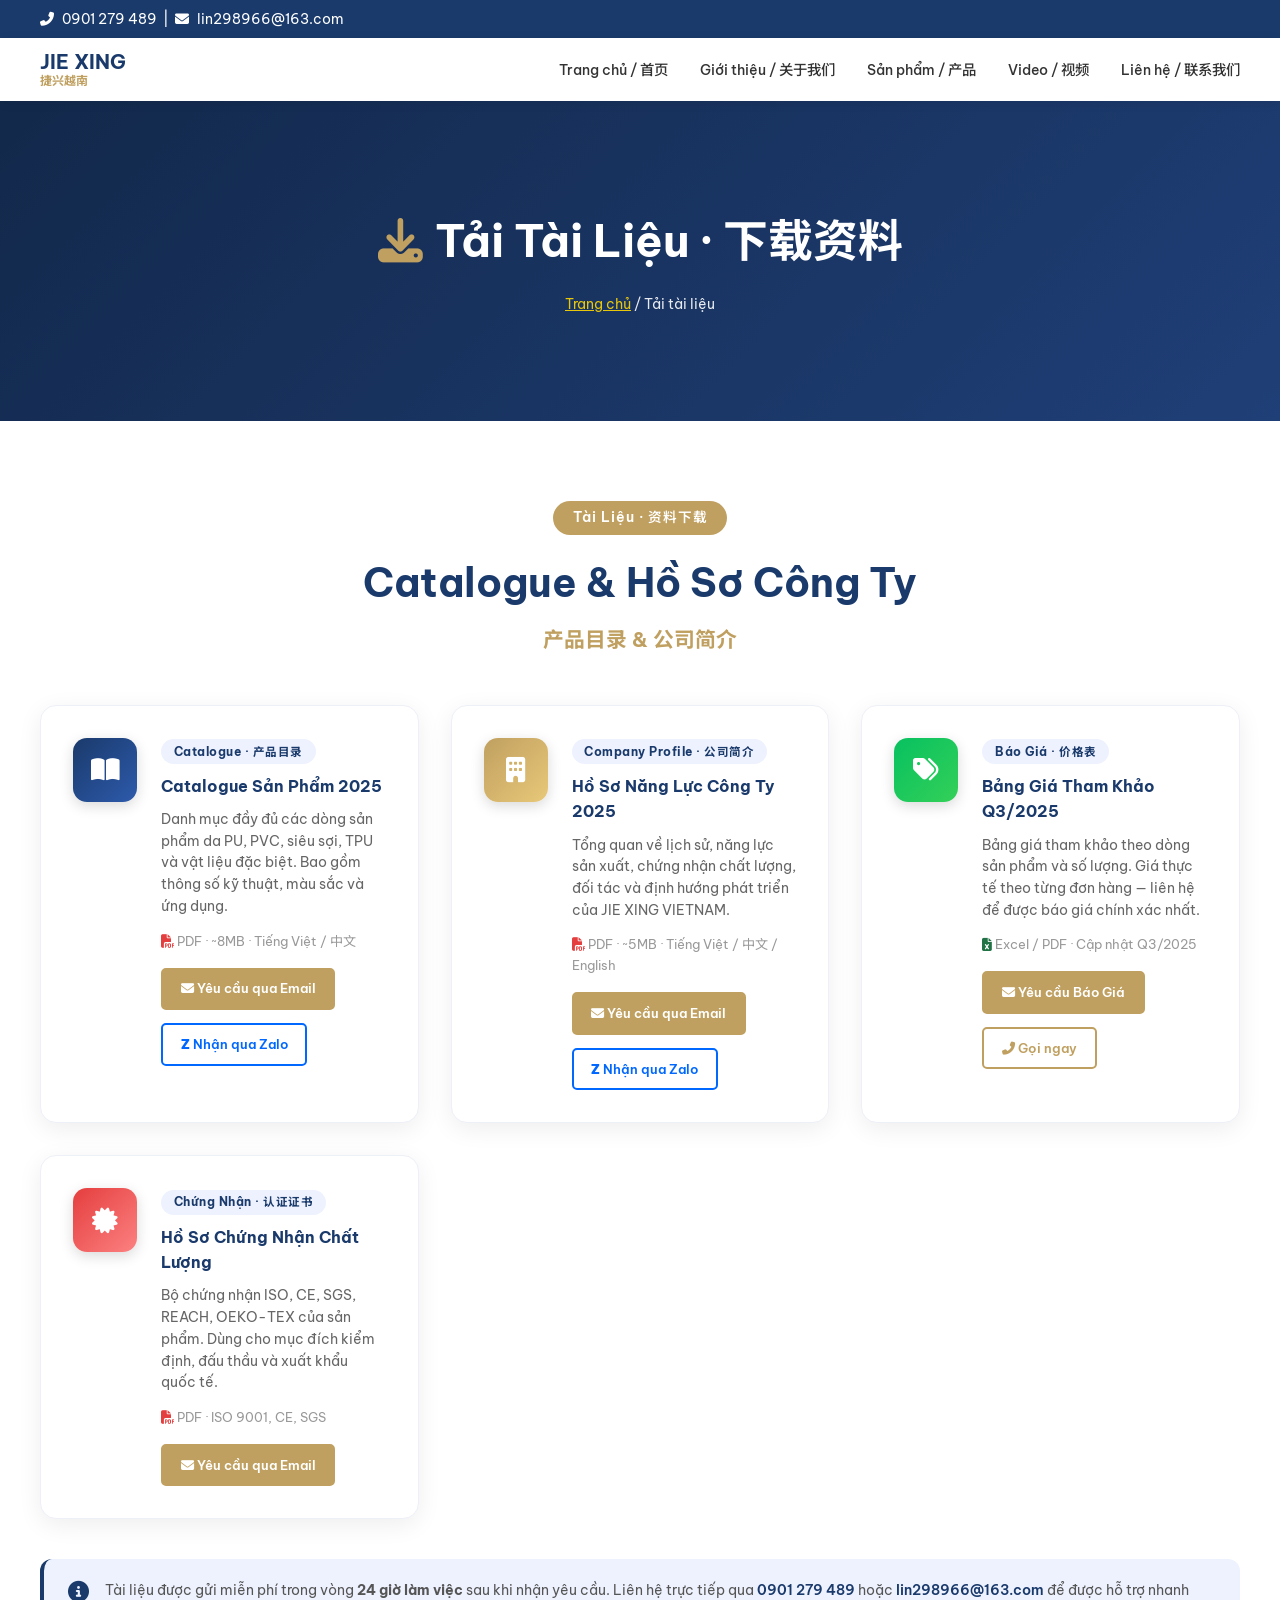
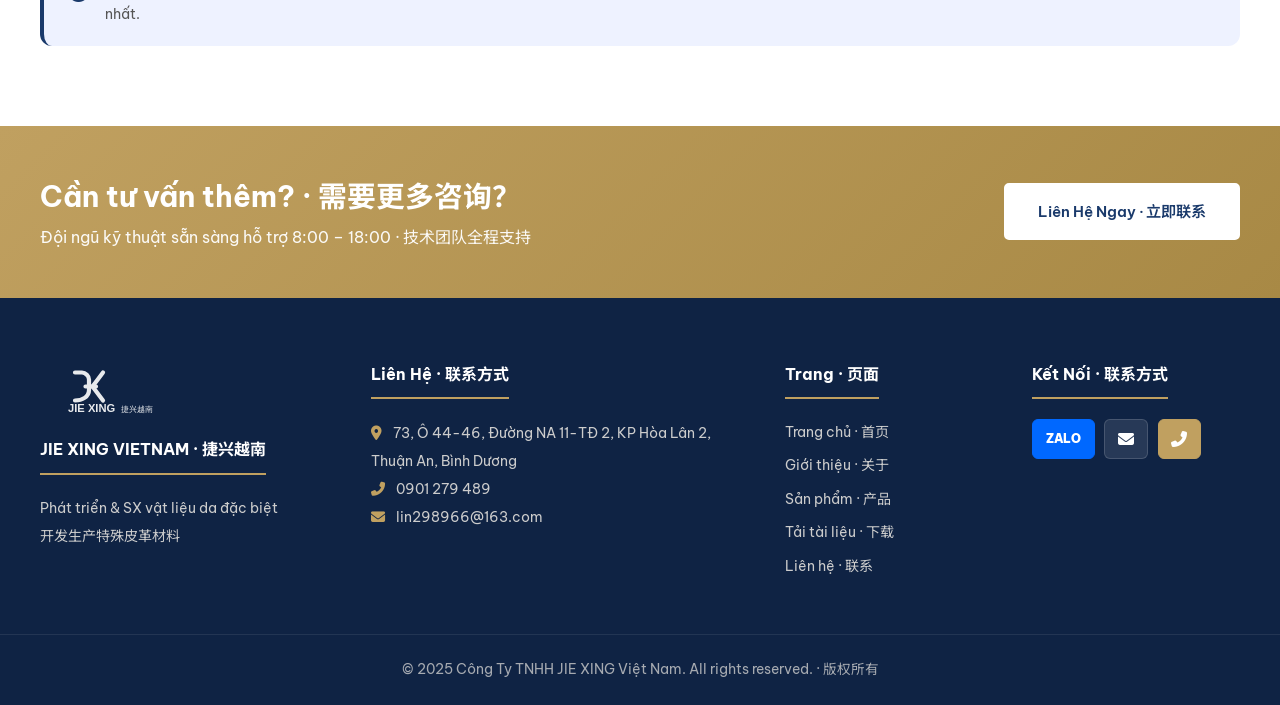
==== catalogue.html @ 0213fed1 "feat: them ISO/CE/SGS badges, partner carousel, case study, catalogue, faq, chinh-sach, dieu-khoan, " ====
<!DOCTYPE html>
<html lang="vi">
<head>
  <meta charset="UTF-8"/>
  <meta name="viewport" content="width=device-width, initial-scale=1.0"/>
  <title>Tải Catalogue & Hồ Sơ Công Ty · JIE XING VIETNAM</title>
  <meta name="description" content="Tải catalogue sản phẩm và hồ sơ năng lực công ty JIE XING VIETNAM - vật liệu da PU, PVC, siêu sợi cao cấp."/>
  <meta name="robots" content="index, follow"/>
  <link rel="canonical" href="https://jiexing-vietnam.vercel.app/catalogue.html"/>
  <link rel="icon" type="image/svg+xml" href="images/favicon.svg"/>
  <link rel="preconnect" href="https://fonts.googleapis.com"/>
  <link rel="preconnect" href="https://cdnjs.cloudflare.com"/>
  <link rel="stylesheet" href="css/style.css"/>
  <link rel="stylesheet" href="https://cdnjs.cloudflare.com/ajax/libs/font-awesome/6.5.0/css/all.min.css"/>
  <link href="https://fonts.googleapis.com/css2?family=Be+Vietnam+Pro:wght@300;400;600;700&family=Noto+Sans+SC:wght@300;400;700&display=swap" rel="stylesheet"/>
</head>
<body>

<div class="topbar">
  <div class="container topbar-inner">
    <span><i class="fas fa-phone-alt"></i> 0901 279 489 &nbsp;|&nbsp; <i class="fas fa-envelope"></i> lin298966@163.com</span>
  </div>
</div>

<nav class="navbar" id="navbar">
  <div class="container nav-inner">
    <a href="index.html" class="logo">
      <span class="logo-vn">JIE XING</span>
      <span class="logo-cn">捷兴越南</span>
    </a>
    <button class="nav-toggle" id="navToggle"><i class="fas fa-bars"></i></button>
    <ul class="nav-menu" id="navMenu">
      <li><a href="index.html">Trang chủ / 首页</a></li>
      <li><a href="gioi-thieu.html">Giới thiệu / 关于我们</a></li>
      <li><a href="san-pham.html">Sản phẩm / 产品</a></li>
      <li><a href="video.html">Video / 视频</a></li>
      <li><a href="lien-he.html">Liên hệ / 联系我们</a></li>
    </ul>
  </div>
</nav>

<div class="page-banner" style="background:linear-gradient(135deg,#1a3a6b 0%,#2d5aab 100%)">
  <div class="page-banner-overlay" style="background:rgba(0,0,0,0.3)"></div>
  <div class="page-banner-content">
    <h1><i class="fas fa-download" style="color:#c0a060;margin-right:12px"></i>Tải Tài Liệu · 下载资料</h1>
    <nav class="breadcrumb" aria-label="Breadcrumb"><a href="index.html">Trang chủ</a> / Tải tài liệu</nav>
  </div>
</div>

<section class="section">
  <div class="container">
    <div class="section-header" data-aos="fade-up">
      <div class="section-label">Tài Liệu · 资料下载</div>
      <h2>Catalogue & Hồ Sơ Công Ty<br/><small>产品目录 & 公司简介</small></h2>
    </div>

    <div class="download-grid">

      <!-- CATALOGUE SẢN PHẨM -->
      <div class="download-card" data-aos="fade-up" data-aos-delay="100">
        <div class="download-icon" style="background:linear-gradient(135deg,#1a3a6b,#2d5aab)">
          <i class="fas fa-book-open"></i>
        </div>
        <div class="download-body">
          <span class="download-tag">Catalogue · 产品目录</span>
          <h3>Catalogue Sản Phẩm 2025</h3>
          <p>Danh mục đầy đủ các dòng sản phẩm da PU, PVC, siêu sợi, TPU và vật liệu đặc biệt. Bao gồm thông số kỹ thuật, màu sắc và ứng dụng.</p>
          <p style="font-size:0.82rem;color:#999;margin-top:0.5rem"><i class="fas fa-file-pdf" style="color:#e53e3e"></i> PDF · ~8MB · Tiếng Việt / 中文</p>
          <div class="download-actions">
            <a href="mailto:lin298966@163.com?subject=Yêu cầu Catalogue 2025&body=Kính gửi JIE XING VIETNAM,%0A%0ATôi muốn nhận Catalogue sản phẩm 2025.%0A%0ATên:%0AEmail:%0ASĐT:" class="btn btn-primary">
              <i class="fas fa-envelope"></i> Yêu cầu qua Email
            </a>
            <a href="https://zalo.me/0901279489" target="_blank" class="btn btn-outline" style="color:#0068ff;border-color:#0068ff">
              <span style="font-weight:900">Z</span> Nhận qua Zalo
            </a>
          </div>
        </div>
      </div>

      <!-- COMPANY PROFILE -->
      <div class="download-card" data-aos="fade-up" data-aos-delay="200">
        <div class="download-icon" style="background:linear-gradient(135deg,#c0a060,#e8c878)">
          <i class="fas fa-building"></i>
        </div>
        <div class="download-body">
          <span class="download-tag">Company Profile · 公司简介</span>
          <h3>Hồ Sơ Năng Lực Công Ty 2025</h3>
          <p>Tổng quan về lịch sử, năng lực sản xuất, chứng nhận chất lượng, đối tác và định hướng phát triển của JIE XING VIETNAM.</p>
          <p style="font-size:0.82rem;color:#999;margin-top:0.5rem"><i class="fas fa-file-pdf" style="color:#e53e3e"></i> PDF · ~5MB · Tiếng Việt / 中文 / English</p>
          <div class="download-actions">
            <a href="mailto:lin298966@163.com?subject=Yêu cầu Company Profile 2025&body=Kính gửi JIE XING VIETNAM,%0A%0ATôi muốn nhận Hồ sơ năng lực công ty 2025.%0A%0ATên:%0AEmail:%0ASĐT:" class="btn btn-primary">
              <i class="fas fa-envelope"></i> Yêu cầu qua Email
            </a>
            <a href="https://zalo.me/0901279489" target="_blank" class="btn btn-outline" style="color:#0068ff;border-color:#0068ff">
              <span style="font-weight:900">Z</span> Nhận qua Zalo
            </a>
          </div>
        </div>
      </div>

      <!-- BẢNG GIÁ -->
      <div class="download-card" data-aos="fade-up" data-aos-delay="300">
        <div class="download-icon" style="background:linear-gradient(135deg,#07c160,#34d058)">
          <i class="fas fa-tags"></i>
        </div>
        <div class="download-body">
          <span class="download-tag">Báo Giá · 价格表</span>
          <h3>Bảng Giá Tham Khảo Q3/2025</h3>
          <p>Bảng giá tham khảo theo dòng sản phẩm và số lượng. Giá thực tế theo từng đơn hàng — liên hệ để được báo giá chính xác nhất.</p>
          <p style="font-size:0.82rem;color:#999;margin-top:0.5rem"><i class="fas fa-file-excel" style="color:#217346"></i> Excel / PDF · Cập nhật Q3/2025</p>
          <div class="download-actions">
            <a href="mailto:lin298966@163.com?subject=Yêu cầu Bảng Giá Q3/2025&body=Kính gửi JIE XING VIETNAM,%0A%0ATôi muốn nhận bảng giá sản phẩm.%0A%0ASản phẩm quan tâm:%0ASố lượng dự kiến:%0ATên:%0ASĐT:" class="btn btn-primary">
              <i class="fas fa-envelope"></i> Yêu cầu Báo Giá
            </a>
            <a href="tel:0901279489" class="btn btn-outline" style="color:#c0a060;border-color:#c0a060">
              <i class="fas fa-phone-alt"></i> Gọi ngay
            </a>
          </div>
        </div>
      </div>

      <!-- CHỨNG NHẬN -->
      <div class="download-card" data-aos="fade-up" data-aos-delay="400">
        <div class="download-icon" style="background:linear-gradient(135deg,#e53e3e,#fc8181)">
          <i class="fas fa-certificate"></i>
        </div>
        <div class="download-body">
          <span class="download-tag">Chứng Nhận · 认证证书</span>
          <h3>Hồ Sơ Chứng Nhận Chất Lượng</h3>
          <p>Bộ chứng nhận ISO, CE, SGS, REACH, OEKO-TEX của sản phẩm. Dùng cho mục đích kiểm định, đấu thầu và xuất khẩu quốc tế.</p>
          <p style="font-size:0.82rem;color:#999;margin-top:0.5rem"><i class="fas fa-file-pdf" style="color:#e53e3e"></i> PDF · ISO 9001, CE, SGS</p>
          <div class="download-actions">
            <a href="mailto:lin298966@163.com?subject=Yêu cầu Hồ Sơ Chứng Nhận&body=Kính gửi JIE XING VIETNAM,%0A%0ATôi muốn nhận hồ sơ chứng nhận chất lượng.%0A%0AChứng nhận cần:%0ATên:%0ASĐT:" class="btn btn-primary">
              <i class="fas fa-envelope"></i> Yêu cầu qua Email
            </a>
          </div>
        </div>
      </div>

    </div>

    <!-- NOTE -->
    <div class="download-note" data-aos="fade-up">
      <i class="fas fa-info-circle"></i>
      <p>Tài liệu được gửi miễn phí trong vòng <strong>24 giờ làm việc</strong> sau khi nhận yêu cầu. Liên hệ trực tiếp qua <a href="tel:0901279489">0901 279 489</a> hoặc <a href="mailto:lin298966@163.com">lin298966@163.com</a> để được hỗ trợ nhanh nhất.</p>
    </div>
  </div>
</section>

<section class="contact-strip">
  <div class="container contact-strip-inner">
    <div>
      <h3>Cần tư vấn thêm? · 需要更多咨询？</h3>
      <p>Đội ngũ kỹ thuật sẵn sàng hỗ trợ 8:00 – 18:00 · 技术团队全程支持</p>
    </div>
    <a href="lien-he.html" class="btn btn-white">Liên Hệ Ngay · 立即联系</a>
  </div>
</section>

<footer class="footer">
  <div class="container footer-grid">
    <div class="footer-col">
      <a href="index.html" class="footer-logo"><img src="images/logo.svg" alt="JIE XING"/></a>
      <h4>JIE XING VIETNAM · 捷兴越南</h4>
      <p>Phát triển & SX vật liệu da đặc biệt<br/>开发生产特殊皮革材料</p>
    </div>
    <div class="footer-col">
      <h4>Liên Hệ · 联系方式</h4>
      <p><i class="fas fa-map-marker-alt"></i> 73, Ô 44-46, Đường NA 11-TĐ 2, KP Hòa Lân 2, Thuận An, Bình Dương</p>
      <p><i class="fas fa-phone-alt"></i> 0901 279 489</p>
      <p><i class="fas fa-envelope"></i> lin298966@163.com</p>
    </div>
    <div class="footer-col">
      <h4>Trang · 页面</h4>
      <ul>
        <li><a href="index.html">Trang chủ · 首页</a></li>
        <li><a href="gioi-thieu.html">Giới thiệu · 关于</a></li>
        <li><a href="san-pham.html">Sản phẩm · 产品</a></li>
        <li><a href="catalogue.html">Tải tài liệu · 下载</a></li>
        <li><a href="lien-he.html">Liên hệ · 联系</a></li>
      </ul>
    </div>
    <div class="footer-col">
      <h4>Kết Nối · 联系方式</h4>
      <div class="social-links">
        <a href="https://zalo.me/0901279489" title="Zalo" target="_blank" style="background:#0068ff;border-color:#0068ff"><span style="font-size:0.75rem;font-weight:900">ZALO</span></a>
        <a href="mailto:lin298966@163.com" title="Email"><i class="fas fa-envelope"></i></a>
        <a href="tel:0901279489" title="Điện thoại" style="background:#c0a060;border-color:#c0a060"><i class="fas fa-phone-alt"></i></a>
      </div>
    </div>
  </div>
  <div class="footer-bottom">
    <p>© 2025 Công Ty TNHH JIE XING Việt Nam. All rights reserved. · 版权所有</p>
  </div>
</footer>

<a href="#" class="back-to-top" id="backTop"><i class="fas fa-arrow-up"></i></a>
<script src="js/main.js"></script>
<script src="js/advanced.js"></script>
</body>
</html>
---- css/style.css ----
/* ==============================================
   RESET & TYPOGRAPHY
   ============================================== */
* { margin:0; padding:0; box-sizing:border-box; }
html { scroll-behavior:smooth; }
body {
  font-family:'Be Vietnam Pro','Noto Sans SC',Arial,sans-serif;
  font-size:16px;
  line-height:1.6;
  color:#333;
  background:#fff;
  overflow-x:hidden;
  -webkit-font-smoothing:antialiased;
  -moz-osx-font-smoothing:grayscale;
}
img { max-width:100%; display:block; height:auto; }
a { text-decoration:none; color:inherit; transition:all 0.3s ease; }
ul { list-style:none; }
button { border:none; cursor:pointer; font-family:inherit; }

/* ==============================================
   CONTAINER
   ============================================== */
.container {
  max-width:1240px;
  margin:0 auto;
  padding:0 20px;
}

/* ==============================================
   TOP BAR
   ============================================== */
.topbar {
  background:#1a3a6b;
  color:#fff;
  font-size:0.875rem;
  padding:0.5rem 0;
}
.topbar-inner {
  display:flex;
  justify-content:space-between;
  align-items:center;
  flex-wrap:wrap;
}
.topbar i { margin-right:5px; }
.lang-switch a {
  color:#fff;
  margin:0 5px;
  opacity:0.8;
  transition:opacity 0.3s;
}
.lang-switch a.active, .lang-switch a:hover { opacity:1; font-weight:600; }

/* ==============================================
   NAVBAR
   ============================================== */
.navbar {
  background:#fff;
  box-shadow:0 2px 10px rgba(0,0,0,0.08);
  position:sticky;
  top:0;
  z-index:10000;
  transition:all 0.3s;
  overflow:visible;
}
.navbar.scrolled { box-shadow:0 4px 20px rgba(0,0,0,0.15); }
.nav-inner {
  display:flex;
  justify-content:space-between;
  align-items:center;
  padding:0.75rem 20px;
}
.logo {
  font-size:1.25rem;
  font-weight:700;
  color:#1a3a6b;
  display:flex;
  flex-direction:column;
  line-height:1.2;
}
.logo-vn { font-size:1.25rem; }
.logo-cn { font-size:0.75rem; color:#c0a060; }
.nav-toggle {
  background:transparent;
  font-size:1.5rem;
  color:#1a3a6b;
  display:none;
}
.nav-menu {
  display:flex;
  gap:2rem;
}
.nav-menu a {
  color:#333;
  font-weight:500;
  font-size:0.9rem;
  padding:0.5rem 0;
  border-bottom:2px solid transparent;
  transition:all 0.3s;
}
.nav-menu a.active,
.nav-menu a:hover {
  color:#c0a060;
  border-bottom-color:#c0a060;
}

/* ==============================================
   HERO SECTION
   ============================================== */
.hero {
  position:relative;
  height:85vh;
  min-height:550px;
  overflow:hidden;
}
.hero-slider {
  position:absolute;
  inset:0;
  width:100%;
  height:100%;
}
.hero-slide {
  position:absolute;
  inset:0;
  background-size:cover;
  background-position:center;
  opacity:0;
  transition:opacity 1.5s ease-in-out;
}
.hero-slide.active { opacity:1; }
.hero-overlay {
  position:absolute;
  inset:0;
  background:linear-gradient(135deg,rgba(26,58,107,0.85) 0%,rgba(192,160,96,0.6) 100%);
  z-index:1;
}
.hero-content {
  position:relative;
  z-index:2;
  height:100%;
  display:flex;
  flex-direction:column;
  justify-content:center;
  align-items:center;
  text-align:center;
  color:#fff;
  max-width:900px;
  margin:0 auto;
  padding:2rem;
}
.hero-badge {
  display:inline-block;
  background:rgba(255,255,255,0.2);
  backdrop-filter:blur(10px);
  padding:0.5rem 1.5rem;
  border-radius:50px;
  font-size:0.85rem;
  letter-spacing:2px;
  margin-bottom:1.5rem;
  animation:fadeInDown 1s ease;
}
.hero-title {
  font-size:3.5rem;
  font-weight:700;
  line-height:1.2;
  margin-bottom:1rem;
  animation:fadeInUp 1s ease 0.2s both;
}
.hero-title .vn { display:block; }
.hero-title .cn { display:block; font-size:1.8rem; color:#ffd700; margin-top:0.5rem; }
.hero-sub {
  font-size:1.2rem;
  margin-bottom:2rem;
  opacity:0.95;
  animation:fadeInUp 1s ease 0.4s both;
}
.hero-btns {
  display:flex;
  gap:1rem;
  flex-wrap:wrap;
  justify-content:center;
  animation:fadeInUp 1s ease 0.6s both;
}
.hero-dots {
  position:absolute;
  bottom:2rem;
  left:50%;
  transform:translateX(-50%);
  z-index:2;
  display:flex;
  gap:0.7rem;
}
.dot {
  width:12px;
  height:12px;
  border-radius:50%;
  background:rgba(255,255,255,0.5);
  cursor:pointer;
  transition:all 0.3s;
}
.dot.active, .dot:hover {
  background:#fff;
  transform:scale(1.2);
}

/* ==============================================
   BUTTONS
   ============================================== */
.btn {
  display:inline-block;
  padding:0.9rem 2rem;
  border-radius:5px;
  font-weight:600;
  font-size:0.95rem;
  transition:all 0.3s;
  cursor:pointer;
}
.btn-primary {
  background:#c0a060;
  color:#fff;
  border:2px solid #c0a060;
}
.btn-primary:hover {
  background:#a88945;
  border-color:#a88945;
  transform:translateY(-2px);
  box-shadow:0 6px 20px rgba(192,160,96,0.4);
}
.btn-outline {
  background:transparent;
  color:#fff;
  border:2px solid #fff;
}
.btn-outline:hover {
  background:#fff;
  color:#1a3a6b;
  transform:translateY(-2px);
}
.btn-white {
  background:#fff;
  color:#1a3a6b;
  border:2px solid #fff;
}
.btn-white:hover {
  background:transparent;
  color:#fff;
  border-color:#fff;
}
.btn-sm {
  padding:0.6rem 1.2rem;
  font-size:0.85rem;
}
.full-width { width:100%; }

/* ==============================================
   STATS BAR
   ============================================== */
.stats-bar {
  background:#1a3a6b;
  color:#fff;
  padding:2.5rem 0;
}
.stats-grid {
  display:grid;
  grid-template-columns:repeat(auto-fit,minmax(200px,1fr));
  gap:2rem;
}
.stat-item {
  display:flex;
  align-items:center;
  gap:1rem;
  justify-content:center;
}
.stat-item i {
  font-size:2.5rem;
  color:#c0a060;
}
.stat-item strong {
  display:block;
  font-size:2rem;
  font-weight:700;
  color:#ffd700;
}
.stat-item span {
  display:block;
  font-size:0.85rem;
  opacity:0.9;
  margin-top:0.2rem;
}

/* ==============================================
   SECTION
   ============================================== */
.section {
  padding:5rem 0;
}
.section.bg-light {
  background:#f9f9f9;
}
.section.bg-dark-blue {
  background:#1a3a6b;
  color:#fff;
}
.section-header {
  text-align:center;
  margin-bottom:3rem;
}
.section-label {
  display:inline-block;
  background:#c0a060;
  color:#fff;
  padding:0.4rem 1.2rem;
  border-radius:30px;
  font-size:0.85rem;
  font-weight:600;
  letter-spacing:1px;
  margin-bottom:1rem;
}
.section-header h2 {
  font-size:2.5rem;
  font-weight:700;
  color:#1a3a6b;
  margin-bottom:0.5rem;
}
.section-header.light h2 { color:#fff; }
.section-header h2 small {
  display:block;
  font-size:1.3rem;
  color:#c0a060;
  margin-top:0.5rem;
}
.center-btn {
  text-align:center;
  margin-top:2.5rem;
}

/* ==============================================
   ABOUT PREVIEW/GRID
   ============================================== */
.about-grid {
  display:grid;
  grid-template-columns:1fr 1fr;
  gap:4rem;
  align-items:center;
}
.about-images {
  position:relative;
}
.about-img-main {
  width:100%;
  border-radius:10px;
  box-shadow:0 8px 25px rgba(0,0,0,0.15);
}
.about-img-sub {
  position:absolute;
  bottom:-2rem;
  right:-2rem;
  width:45%;
  border-radius:10px;
  border:5px solid #fff;
  box-shadow:0 8px 25px rgba(0,0,0,0.2);
}
.about-text h2 {
  font-size:2.3rem;
  color:#1a3a6b;
  margin-bottom:1.5rem;
  line-height:1.3;
}
.about-text p {
  margin-bottom:1rem;
  line-height:1.8;
  color:#555;
}
.about-features {
  list-style:none;
  margin:1.5rem 0 2rem;
}
.about-features li {
  margin-bottom:0.7rem;
  display:flex;
  align-items:center;
  gap:0.7rem;
}
.about-features i {
  color:#c0a060;
  font-size:1.1rem;
}

/* ==============================================
   PRODUCTS GRID
   ============================================== */
.products-grid {
  display:grid;
  grid-template-columns:repeat(auto-fill,minmax(280px,1fr));
  gap:2rem;
}
.products-grid.large {
  grid-template-columns:repeat(auto-fill,minmax(250px,1fr));
  gap:1.5rem;
}
.product-card {
  background:#fff;
  border-radius:10px;
  overflow:hidden;
  box-shadow:0 4px 15px rgba(0,0,0,0.08);
  transition:transform 0.3s,box-shadow 0.3s;
}
.product-card:hover {
  transform:translateY(-8px);
  box-shadow:0 8px 30px rgba(0,0,0,0.15);
}
.product-img-wrap {
  position:relative;
  overflow:hidden;
  height:250px;
  cursor:pointer;
}
.product-img-wrap img {
  width:100%;
  height:100%;
  object-fit:cover;
  transition:transform 0.4s;
}
.product-card:hover .product-img-wrap img {
  transform:scale(1.1);
}
.product-overlay {
  position:absolute;
  inset:0;
  background:rgba(26,58,107,0.85);
  display:flex;
  align-items:center;
  justify-content:center;
  opacity:0;
  transition:opacity 0.3s;
}
.product-card:hover .product-overlay {
  opacity:1;
}
.product-info {
  padding:1rem;
  display:flex;
  justify-content:space-between;
  align-items:center;
}
.product-contact {
  color:#c0a060;
  font-size:0.85rem;
  font-weight:600;
}

/* ==============================================
   VIDEO
   ============================================== */
.video-grid {
  display:grid;
  grid-template-columns:repeat(auto-fit,minmax(350px,1fr));
  gap:2rem;
}
.video-card {
  background:#fff;
  border-radius:10px;
  overflow:hidden;
  box-shadow:0 4px 15px rgba(0,0,0,0.08);
}
.video-card video {
  width:100%;
  display:block;
}
.video-card p {
  padding:1rem;
  text-align:center;
  font-weight:600;
  color:#1a3a6b;
}
.video-featured {
  display:grid;
  grid-template-columns:2fr 1fr;
  gap:2rem;
  align-items:start;
}
.video-featured-player video {
  width:100%;
  border-radius:10px;
  box-shadow:0 8px 25px rgba(0,0,0,0.15);
}
.video-featured-info h3 {
  font-size:1.8rem;
  color:#1a3a6b;
  margin-bottom:1rem;
}
.video-meta {
  display:flex;
  gap:1.5rem;
  margin:1rem 0 1.5rem;
  font-size:0.9rem;
  color:#666;
}
.video-playlist {
  display:flex;
  flex-direction:column;
  gap:1rem;
  margin-top:1rem;
}
.video-thumb {
  display:flex;
  gap:1rem;
  align-items:center;
  padding:1rem;
  border-radius:10px;
  cursor:pointer;
  border:2px solid transparent;
  background:#f9f9f9;
  transition:all 0.3s;
}
.video-thumb.active, .video-thumb:hover {
  border-color:#c0a060;
  background:#fff;
  box-shadow:0 4px 12px rgba(192,160,96,0.2);
}
.video-thumb-wrap {
  position:relative;
  width:100px;
  min-width:100px;
  height:65px;
  border-radius:6px;
  overflow:hidden;
}
.video-thumb-wrap img {
  width:100%;
  height:100%;
  object-fit:cover;
}
.play-icon {
  position:absolute;
  inset:0;
  background:rgba(0,0,0,0.5);
  display:flex;
  align-items:center;
  justify-content:center;
  color:#fff;
}
.video-thumb-info h4 { font-size:0.95rem; color:#1a3a6b; }
.video-thumb-info p { font-size:0.8rem; color:#888; }
.snap-grid {
  display:grid;
  grid-template-columns:repeat(auto-fill,minmax(200px,1fr));
  gap:1rem;
}
.snap-grid img {
  border-radius:8px;
  height:180px;
  object-fit:cover;
  width:100%;
  transition:transform 0.3s;
}
.snap-grid img:hover { transform:scale(1.05); }

/* ==============================================
   PAGE BANNER
   ============================================== */
.page-banner {
  position:relative;
  height:320px;
  background-size:cover;
  background-position:center;
}
.page-banner-overlay {
  position:absolute;
  inset:0;
  background:rgba(26,58,107,0.78);
}
.page-banner-content {
  position:relative;
  z-index:2;
  height:100%;
  display:flex;
  flex-direction:column;
  justify-content:center;
  align-items:center;
  text-align:center;
  color:#fff;
}
.page-banner-content h1 {
  font-size:2.8rem;
  font-weight:700;
  margin-bottom:1rem;
}
.breadcrumb {
  font-size:0.9rem;
  opacity:0.9;
}
.breadcrumb a {
  color:#ffd700;
  text-decoration:underline;
}

/* ==============================================
   COMPANY GALLERY
   ============================================== */
.company-gallery {
  display:grid;
  grid-template-columns:2fr 1fr;
  grid-template-rows:auto auto;
  gap:1.5rem;
}
.gallery-item {
  position:relative;
  overflow:hidden;
  border-radius:10px;
}
.gallery-item.large { grid-row:1/3; }
.gallery-item img {
  width:100%;
  height:100%;
  object-fit:cover;
  transition:transform 0.4s;
}
.gallery-item:hover img { transform:scale(1.06); }
.gallery-overlay {
  position:absolute;
  bottom:0;
  left:0;
  right:0;
  background:linear-gradient(transparent,rgba(26,58,107,0.8));
  padding:2rem 1.5rem 1rem;
  color:#fff;
  font-weight:600;
  opacity:0;
  transition:opacity 0.3s;
}
.gallery-item:hover .gallery-overlay { opacity:1; }

/* ==============================================
   VALUES GRID
   ============================================== */
.values-grid {
  display:grid;
  grid-template-columns:repeat(auto-fit,minmax(250px,1fr));
  gap:2rem;
}
.value-card {
  background:#fff;
  border-radius:10px;
  padding:2rem;
  text-align:center;
  box-shadow:0 4px 15px rgba(0,0,0,0.07);
  transition:transform 0.3s,box-shadow 0.3s;
  border-top:4px solid #c0a060;
}
.value-card:hover {
  transform:translateY(-6px);
  box-shadow:0 10px 30px rgba(0,0,0,0.12);
}
.value-icon {
  width:70px;
  height:70px;
  background:linear-gradient(135deg,#1a3a6b,#2d5aab);
  border-radius:50%;
  display:flex;
  align-items:center;
  justify-content:center;
  margin:0 auto 1.5rem;
}
.value-icon i { font-size:1.8rem; color:#c0a060; }
.value-card h3 { font-size:1.2rem; color:#1a3a6b; margin-bottom:0.8rem; }
.value-card p { font-size:0.9rem; color:#666; line-height:1.7; }

/* ==============================================
   INFO CARDS (dark bg)
   ============================================== */
.info-cards {
  display:grid;
  grid-template-columns:repeat(auto-fit,minmax(220px,1fr));
  gap:2rem;
}
.info-card {
  text-align:center;
  padding:2rem;
  background:rgba(255,255,255,0.1);
  border-radius:10px;
  backdrop-filter:blur(5px);
  border:1px solid rgba(255,255,255,0.2);
}
.info-card i { font-size:2.5rem; color:#c0a060; margin-bottom:1rem; }
.info-card h4 { font-size:1.1rem; margin-bottom:0.8rem; color:#ffd700; }
.info-card p { font-size:0.9rem; line-height:1.7; opacity:0.9; }

/* ==============================================
   CONTACT STRIP
   ============================================== */
.contact-strip {
  background:linear-gradient(135deg,#c0a060 0%,#a88945 100%);
  color:#fff;
  padding:3rem 0;
}
.contact-strip-inner {
  display:flex;
  justify-content:space-between;
  align-items:center;
  flex-wrap:wrap;
  gap:1.5rem;
}
.contact-strip h3 { font-size:1.8rem; margin-bottom:0.3rem; }
.contact-strip p { opacity:0.95; font-size:1rem; }

/* ==============================================
   FILTER BAR
   ============================================== */
.filter-bar {
  background:#f9f9f9;
  padding:1.5rem 0;
  border-bottom:1px solid #eee;
}
.filter-bar .container {
  display:flex;
  gap:1rem;
  flex-wrap:wrap;
}
.filter-btn {
  padding:0.7rem 1.5rem;
  border-radius:30px;
  background:#fff;
  color:#555;
  font-size:0.9rem;
  font-weight:500;
  border:2px solid #ddd;
  transition:all 0.3s;
}
.filter-btn.active, .filter-btn:hover {
  background:#1a3a6b;
  color:#fff;
  border-color:#1a3a6b;
}

/* ==============================================
   LIGHTBOX
   ============================================== */
.lightbox {
  position:fixed;
  inset:0;
  background:rgba(0,0,0,0.93);
  z-index:9999;
  display:none;
  align-items:center;
  justify-content:center;
}
.lightbox.active { display:flex; }
.lightbox img {
  max-width:90vw;
  max-height:85vh;
  object-fit:contain;
  border-radius:4px;
}
.lightbox-close {
  position:absolute;
  top:1.5rem; right:1.5rem;
  background:rgba(255,255,255,0.2);
  color:#fff;
  width:45px; height:45px;
  border-radius:50%;
  font-size:1.2rem;
  cursor:pointer;
}
.lightbox-prev, .lightbox-next {
  position:absolute;
  background:rgba(255,255,255,0.15);
  color:#fff;
  width:50px; height:50px;
  border-radius:50%;
  font-size:1.2rem;
  cursor:pointer;
  transition:background 0.3s;
}
.lightbox-prev:hover, .lightbox-next:hover { background:rgba(255,255,255,0.3); }
.lightbox-prev { left:1.5rem; }
.lightbox-next { right:1.5rem; }
.lightbox-caption {
  position:absolute;
  bottom:1.5rem;
  color:#fff;
  font-size:1rem;
}

/* ==============================================
   CONTACT PAGE
   ============================================== */
.contact-cards-row {
  display:grid;
  grid-template-columns:repeat(auto-fit,minmax(220px,1fr));
  gap:1.5rem;
  margin-bottom:1rem;
}
.contact-info-card {
  text-align:center;
  padding:2rem;
  background:#fff;
  border-radius:12px;
  box-shadow:0 4px 20px rgba(0,0,0,0.08);
  transition:transform 0.3s,box-shadow 0.3s;
}
.contact-info-card:hover {
  transform:translateY(-5px);
  box-shadow:0 8px 30px rgba(0,0,0,0.15);
}
.contact-icon-wrap {
  width:65px;
  height:65px;
  background:#1a3a6b;
  border-radius:50%;
  display:flex;
  align-items:center;
  justify-content:center;
  margin:0 auto 1rem;
}
.contact-icon-wrap i { font-size:1.5rem; color:#c0a060; }
.contact-info-card h3 { color:#1a3a6b; margin-bottom:0.8rem; }
.contact-info-card p { font-size:0.9rem; line-height:1.8; color:#555; }
.contact-info-card a { color:#1a3a6b; }
.contact-info-card a:hover { color:#c0a060; }
.contact-main-grid {
  display:grid;
  grid-template-columns:1fr 1.2fr;
  gap:3rem;
  align-items:start;
}
.contact-img-gallery { margin:1.5rem 0; }
.contact-img-large {
  width:100%;
  border-radius:10px;
  margin-bottom:1rem;
  box-shadow:0 6px 20px rgba(0,0,0,0.12);
}
.contact-img-small {
  width:55%;
  border-radius:10px;
  box-shadow:0 6px 20px rgba(0,0,0,0.12);
}
.contact-img-side h2 {
  font-size:2rem;
  color:#1a3a6b;
}
.contact-img-side h2 small {
  display:block;
  font-size:1rem;
  color:#c0a060;
}
.contact-form-box {
  background:#fff;
  padding:2.5rem;
  border-radius:12px;
  box-shadow:0 6px 25px rgba(0,0,0,0.1);
}
.contact-form-box h3 { font-size:1.8rem; color:#1a3a6b; margin-bottom:0.5rem; }
.contact-form-box > p { color:#666; font-size:0.9rem; margin-bottom:2rem; }
.form-row {
  display:grid;
  grid-template-columns:1fr 1fr;
  gap:1rem;
}
.form-group {
  margin-bottom:1.2rem;
}
.form-group label {
  display:block;
  font-weight:600;
  font-size:0.9rem;
  margin-bottom:0.4rem;
  color:#333;
}
.req { color:#e53e3e; }
.form-group input,
.form-group select,
.form-group textarea {
  width:100%;
  padding:0.85rem 1rem;
  border:1.5px solid #e0e0e0;
  border-radius:6px;
  font-size:0.95rem;
  font-family:inherit;
  transition:border 0.3s,box-shadow 0.3s;
}
.form-group input:focus,
.form-group select:focus,
.form-group textarea:focus {
  border-color:#1a3a6b;
  outline:none;
  box-shadow:0 0 0 3px rgba(26,58,107,0.1);
}
.form-success {
  flex-direction:column;
  align-items:center;
  text-align:center;
  padding:3rem;
  gap:1rem;
  background:#f0fff4;
  border-radius:10px;
  border:2px solid #38a169;
}
.form-success i { font-size:3rem; color:#38a169; }
.form-success p { font-size:1rem; color:#2d6a4f; font-weight:500; }
.social-contact { margin-top:2rem; }
.social-contact h4 { margin-bottom:1rem; color:#1a3a6b; }

/* ==============================================
   FOOTER SOCIAL LINKS - REDESIGNED
   ============================================== */
.social-links {
  display:flex;
  gap:0.6rem;
  flex-wrap:wrap;
}
.social-links a {
  height:40px;
  min-width:40px;
  background:rgba(255,255,255,0.1);
  color:#fff;
  border-radius:6px;
  display:flex;
  align-items:center;
  justify-content:center;
  padding:0 0.8rem;
  gap:0.4rem;
  font-size:0.82rem;
  font-weight:600;
  transition:all 0.3s;
  border:1px solid rgba(255,255,255,0.15);
  white-space:nowrap;
}
.social-links a:hover {
  background:#c0a060;
  border-color:#c0a060;
  transform:translateY(-2px);
}
.social-links a i { font-size:1rem; }
.social-links.large a { width:52px; height:52px; font-size:1.2rem; border-radius:50%; padding:0; }
.social-links.large a:hover { background:#c0a060; border-color:#c0a060; }

/* ==============================================
   MAP
   ============================================== */
.map-section { padding:0 0 5rem; }
.map-wrap { margin-top:2rem; }

/* ==============================================
   SUB-PAGES
   ============================================== */
.subpage-cards {
  display:grid;
  grid-template-columns:repeat(auto-fit,minmax(220px,1fr));
  gap:1.5rem;
}
.subpage-card {
  background:#fff;
  border-radius:12px;
  padding:2rem 1.5rem;
  box-shadow:0 4px 20px rgba(0,0,0,0.08);
  display:flex;
  flex-direction:column;
  align-items:center;
  text-align:center;
  gap:0.8rem;
  border:2px solid transparent;
  transition:all 0.3s;
}
.subpage-card:hover {
  border-color:#c0a060;
  transform:translateY(-5px);
  box-shadow:0 10px 30px rgba(0,0,0,0.12);
}
.subpage-icon {
  width:65px; height:65px;
  border-radius:50%;
  display:flex;
  align-items:center;
  justify-content:center;
}
.subpage-card h4 { font-size:1.1rem; color:#1a3a6b; }
.subpage-card p { font-size:0.85rem; color:#666; }
.subpage-arrow {
  color:#c0a060;
  font-size:1.2rem;
}

/* ==============================================
   SUB-CONTACT PAGES
   ============================================== */
.subcontact-hero { margin-bottom:2rem; }
.subcontact-icon {
  width:100px; height:100px;
  border-radius:50%;
  display:flex;
  align-items:center;
  justify-content:center;
}
.subcontact-hero h2 { font-size:2rem; color:#1a3a6b; margin-bottom:1rem; }
.subcontact-hero p { color:#555; margin-bottom:1rem; }
.qr-box {
  margin:2rem auto;
  width:200px; height:200px;
  border:2px dashed #ccc;
  border-radius:10px;
  display:flex;
  align-items:center;
  justify-content:center;
  flex-direction:column;
}
.qr-placeholder { text-align:center; color:#bbb; }
.contact-info-mini { background:#f9f9f9; border-radius:10px; padding:1.5rem; margin-top:1.5rem; }
.contact-info-mini p { font-size:0.95rem; color:#555; margin:0.4rem 0; }
.back-link a { color:#c0a060; font-weight:600; }
.back-link a:hover { color:#1a3a6b; }
.email-boxes { display:flex; flex-direction:column; gap:1rem; }
.email-box {
  display:flex;
  align-items:center;
  gap:1rem;
  padding:1.2rem 1.5rem;
  background:#fff;
  border-radius:10px;
  border:2px solid #eee;
  box-shadow:0 2px 8px rgba(0,0,0,0.06);
  transition:all 0.3s;
}
.email-box:hover { border-color:#c0a060; transform:translateX(5px); }
.email-box div { flex:1; }
.email-box div strong { display:block; color:#1a3a6b; }
.email-box div span { font-size:0.85rem; color:#888; }
.phone-boxes { display:flex; flex-direction:column; gap:1rem; margin:2rem 0; }
.phone-box {
  display:flex;
  align-items:center;
  gap:1rem;
  padding:1.2rem 1.5rem;
  background:#fff;
  border-radius:10px;
  border:2px solid #eee;
  box-shadow:0 2px 8px rgba(0,0,0,0.06);
  transition:all 0.3s;
}
.phone-box:hover { border-color:#c0a060; transform:translateX(5px); }
.phone-icon-sm {
  width:50px; height:50px;
  background:#1a3a6b;
  border-radius:50%;
  display:flex;
  align-items:center;
  justify-content:center;
  color:#c0a060;
  font-size:1.2rem;
  min-width:50px;
}
.phone-box div { flex:1; }
.phone-box div strong { display:block; font-size:1.2rem; color:#1a3a6b; }
.phone-box div span { font-size:0.85rem; color:#888; }
.phone-call-btn {
  background:#c0a060;
  color:#fff;
  padding:0.6rem 1.2rem;
  border-radius:30px;
  font-size:0.85rem;
  font-weight:600;
  white-space:nowrap;
}

/* ==============================================
   FOOTER
   ============================================== */
.footer {
  background:#0f2344;
  color:#ccc;
  padding:4rem 0 0;
}
.footer-grid {
  display:grid;
  grid-template-columns:1.4fr 1.8fr 1fr 1fr;
  gap:2.5rem;
  padding-bottom:3rem;
}
.footer-logo {
  max-width:140px;
  margin-bottom:1.2rem;
  display:block;
}
.footer-logo img {
  width:100%;
  height:auto;
  filter:brightness(0) invert(1);
  opacity:0.9;
}
.footer-col h4 {
  font-size:1rem;
  color:#fff;
  margin-bottom:1.2rem;
  padding-bottom:0.6rem;
  border-bottom:2px solid #c0a060;
  display:inline-block;
}
.footer-col p {
  font-size:0.88rem;
  line-height:2;
}
.footer-col p i { color:#c0a060; margin-right:8px; }
.footer-col ul li { margin-bottom:0.5rem; }
.footer-col ul a {
  color:#ccc;
  font-size:0.88rem;
  transition:color 0.3s;
}
.footer-col ul a:hover { color:#c0a060; }
.footer-bottom {
  border-top:1px solid rgba(255,255,255,0.1);
  padding:1.5rem 20px;
  text-align:center;
  font-size:0.85rem;
  opacity:0.8;
}

@media (max-width:1024px) {
  .footer-grid {
    grid-template-columns:1fr 1fr;
    gap:2rem;
  }
}
@media (max-width:600px) {
  .footer-grid {
    grid-template-columns:1fr;
    gap:1.5rem;
  }
}

/* ==============================================
   BACK TO TOP
   ============================================== */
.back-to-top {
  position:fixed;
  bottom:2rem;
  right:2rem;
  width:48px; height:48px;
  background:#1a3a6b;
  color:#fff;
  border-radius:50%;
  display:flex;
  align-items:center;
  justify-content:center;
  font-size:1.1rem;
  z-index:500;
  opacity:0;
  visibility:hidden;
  transition:all 0.3s;
  box-shadow:0 4px 15px rgba(0,0,0,0.2);
}
.back-to-top.show {
  opacity:1;
  visibility:visible;
}
.back-to-top:hover {
  background:#c0a060;
  transform:translateY(-3px);
}

/* ==============================================
   ANIMATIONS
   ============================================== */
@keyframes fadeInDown {
  from { opacity:0; transform:translateY(-30px); }
  to { opacity:1; transform:translateY(0); }
}
@keyframes fadeInUp {
  from { opacity:0; transform:translateY(30px); }
  to { opacity:1; transform:translateY(0); }
}

/* ==============================================
   RESPONSIVE
   ============================================== */
@media (max-width:1024px) {
  .hero-title { font-size:3rem; }
  .hero-title .cn { font-size:1.5rem; }
  .about-grid, .video-featured, .contact-main-grid { grid-template-columns:1fr; }
  .about-img-sub { width:50%; bottom:-1rem; right:-1rem; }
  .company-gallery { grid-template-columns:1fr; grid-template-rows:auto; }
  .gallery-item.large { grid-row:auto; }
}

@media (max-width:768px) {
  .nav-toggle { display:block; }
  .nav-menu {
    position:fixed;
    top:0;
    left:0;
    right:0;
    bottom:0;
    background:rgba(15, 20, 30, 0.97);
    flex-direction:column;
    justify-content:center;
    align-items:center;
    padding:2rem 20px;
    box-shadow: none;
    max-height:0;
    overflow:hidden;
    transition: max-height 0.3s ease, opacity 0.3s ease;
    z-index:99999;
    opacity:0;
    pointer-events:none;
  }  .nav-menu.active {
    max-height:100vh;
    opacity:1;
    pointer-events:all;
  }
  .nav-menu li {
    margin:1rem 0;
    text-align:center;
  }
  .nav-menu a {
    color:#e0e0e0 !important;
    font-size:1.2rem;
    font-weight:600;
  }
  .nav-menu a.active,
  .nav-menu a:hover {
    color:#c0a060 !important;
  }
  #menuCloseBtn {
    position: absolute;
    top: 1.2rem;
    right: 1.2rem;
    background: rgba(255,255,255,0.1);
    border: 2px solid rgba(255,255,255,0.3);
    color: #fff;
    font-size: 1.6rem;
    width: 52px;
    height: 52px;
    border-radius: 50%;
    display: flex;
    align-items: center;
    justify-content: center;
    cursor: pointer;
    transition: all 0.2s;
    z-index: 100001;
  }
  #menuCloseBtn:hover {
    background: #c0a060;
    border-color: #c0a060;
  }  .hero { height:70vh; min-height:450px; }
  .hero-title { font-size:2.2rem; }
  .hero-title .cn { font-size:1.2rem; }
  .hero-btns { flex-direction:column; width:100%; }
  .hero-btns .btn { width:100%; }
  .stats-grid { grid-template-columns:1fr 1fr; }
  .section { padding:3rem 0; }
  .section-header h2 { font-size:2rem; }
  .about-text h2 { font-size:1.8rem; }
  .about-img-sub { display:none; }
  .video-grid, .products-grid { grid-template-columns:1fr; }
  .products-grid.large { grid-template-columns:repeat(2,1fr); }
  .contact-strip-inner { flex-direction:column; text-align:center; }
  .footer-grid { grid-template-columns:1fr; }
  .lightbox-prev { left:0.5rem; }
  .lightbox-next { right:0.5rem; }
}

@media (max-width:480px) {
  .topbar-inner { flex-direction:column; gap:0.5rem; text-align:center; }
  .hero-title { font-size:1.8rem; }
  .hero-sub { font-size:1rem; }
  .stats-grid { grid-template-columns:1fr; }
  .products-grid.large { grid-template-columns:1fr; }
  .page-banner-content h1 { font-size:2rem; }
  .form-row { grid-template-columns:1fr; }
}


/* ==============================================
   ADVANCED ANIMATIONS & EFFECTS
   ============================================== */

/* Scroll Animation */
[data-aos] {
  opacity: 0;
  transform: translateY(30px);
  transition: opacity 0.8s ease, transform 0.8s ease;
}
[data-aos].aos-animate {
  opacity: 1;
  transform: translateY(0);
}

/* Parallax Effect */
.parallax {
  background-attachment: fixed;
  background-position: center;
  background-repeat: no-repeat;
  background-size: cover;
}

/* Glassmorphism */
.glass {
  background: rgba(255, 255, 255, 0.1);
  backdrop-filter: blur(10px);
  -webkit-backdrop-filter: blur(10px);
  border: 1px solid rgba(255, 255, 255, 0.2);
  box-shadow: 0 8px 32px 0 rgba(31, 38, 135, 0.15);
}

/* Gradient Background Animation */
.gradient-bg {
  background: linear-gradient(-45deg, #1a3a6b, #2d5aab, #c0a060, #a88945);
  background-size: 400% 400%;
  animation: gradientShift 15s ease infinite;
}
@keyframes gradientShift {
  0% { background-position: 0% 50%; }
  50% { background-position: 100% 50%; }
  100% { background-position: 0% 50%; }
}

/* Zoom on Hover */
.zoom-hover {
  overflow: hidden;
  transition: transform 0.3s ease;
}
.zoom-hover:hover {
  transform: scale(1.05);
}
.zoom-hover img {
  transition: transform 0.5s ease;
}
.zoom-hover:hover img {
  transform: scale(1.15);
}

/* ==============================================
   MARQUEE / TICKER  — CSS-only scroll (works on all mobile)
   ============================================== */
.ticker-wrap {
  width: 100%;
  overflow: hidden;
  background: linear-gradient(90deg, #1a3a6b 0%, #2d5aab 50%, #1a3a6b 100%);
  padding: 0.75rem 0;
  display: block !important;
  visibility: visible !important;
  opacity: 1 !important;
  position: relative;
  z-index: 200;
  min-height: 44px;
  box-sizing: border-box;
}
.ticker-track {
  display: flex;
  width: max-content;
  animation: tickerScroll 30s linear infinite;
  will-change: transform;
}
.ticker-wrap:hover .ticker-track {
  animation-play-state: paused;
}
@keyframes tickerScroll {
  0%   { transform: translateX(0); }
  100% { transform: translateX(-50%); }
}
@-webkit-keyframes tickerScroll {
  0%   { -webkit-transform: translateX(0); }
  100% { -webkit-transform: translateX(-50%); }
}
.ticker-item {
  display: inline-flex;
  align-items: center;
  color: #fff !important;
  padding: 0 2.5rem;
  font-size: 0.9rem;
  font-weight: 500;
  font-family: 'Be Vietnam Pro', 'Noto Sans SC', sans-serif;
  white-space: nowrap;
  line-height: 1.5;
}
.ticker-item i {
  color: #ffd700 !important;
  margin-right: 0.5rem;
}
@media (max-width: 768px) {
  .ticker-wrap {
    padding: 0.6rem 0;
    min-height: 38px;
  }
  .ticker-track {
    animation-duration: 22s;
  }
  .ticker-item {
    padding: 0 1.5rem;
    font-size: 0.82rem;
  }
}

/* ==============================================
   VIDEO BACKGROUND
   ============================================== */
.video-bg-container {
  position: relative;
  width: 100%;
  height: 100vh;
  overflow: hidden;
}
.video-bg {
  position: absolute;
  top: 50%;
  left: 50%;
  min-width: 100%;
  min-height: 100%;
  width: auto;
  height: auto;
  transform: translateX(-50%) translateY(-50%);
  z-index: 0;
}
.video-overlay {
  position: absolute;
  top: 0;
  left: 0;
  width: 100%;
  height: 100%;
  background: rgba(26, 58, 107, 0.7);
  z-index: 1;
}
.video-content {
  position: relative;
  z-index: 2;
  color: #fff;
  text-align: center;
  padding: 2rem;
  height: 100%;
  display: flex;
  flex-direction: column;
  justify-content: center;
  align-items: center;
}

/* ==============================================
   PRODUCT FILTERS & SEARCH
   ============================================== */
.search-box {
  position: relative;
  max-width: 500px;
  margin: 0 auto 2rem;
}
.search-box input {
  width: 100%;
  padding: 1rem 3rem 1rem 1.5rem;
  border: 2px solid #e0e0e0;
  border-radius: 50px;
  font-size: 1rem;
  transition: all 0.3s;
}
.search-box input:focus {
  border-color: #1a3a6b;
  outline: none;
  box-shadow: 0 0 0 4px rgba(26, 58, 107, 0.1);
}
.search-box i {
  position: absolute;
  right: 1.5rem;
  top: 50%;
  transform: translateY(-50%);
  color: #888;
  font-size: 1.2rem;
}

/* Image Zoom Modal */
.image-zoom-modal {
  display: none;
  position: fixed;
  z-index: 10000;
  left: 0;
  top: 0;
  width: 100%;
  height: 100%;
  background: rgba(0, 0, 0, 0.95);
  align-items: center;
  justify-content: center;
}
.image-zoom-modal.active {
  display: flex;
}
.image-zoom-modal img {
  max-width: 90vw;
  max-height: 90vh;
  object-fit: contain;
  animation: zoomIn 0.3s ease;
}
@keyframes zoomIn {
  from { transform: scale(0.8); opacity: 0; }
  to { transform: scale(1); opacity: 1; }
}

/* Social Share Buttons */
.share-buttons {
  display: flex;
  gap: 0.5rem;
  margin-top: 1rem;
}
.share-btn {
  width: 40px;
  height: 40px;
  border-radius: 50%;
  display: flex;
  align-items: center;
  justify-content: center;
  color: #fff;
  transition: all 0.3s;
  cursor: pointer;
}
.share-btn:hover {
  transform: translateY(-3px) scale(1.1);
}
.share-btn.facebook { background: #3b5998; }
.share-btn.twitter { background: #1da1f2; }
.share-btn.zalo { background: #0068ff; }
.share-btn.email { background: #ea4335; }

/* Nút đóng menu chỉ hiển thị trên mobile */
#menuCloseBtn {
  display: none;
}

/* ==============================================
   LOADING SCREEN
   ============================================== */
#loadingScreen {
  position: fixed;
  inset: 0;
  background: linear-gradient(135deg, #0f2344 0%, #1a3a6b 50%, #0f2344 100%);
  z-index: 99999;
  display: flex;
  align-items: center;
  justify-content: center;
  transition: opacity 0.6s ease, visibility 0.6s ease;
}
#loadingScreen.hidden {
  opacity: 0;
  visibility: hidden;
  pointer-events: none;
}
.loader-inner {
  text-align: center;
}
.loader-logo {
  font-size: 3rem;
  font-weight: 900;
  color: #c0a060;
  letter-spacing: 8px;
  margin-bottom: 1.5rem;
  animation: pulseGlow 1.5s ease-in-out infinite;
}
@keyframes pulseGlow {
  0%, 100% { text-shadow: 0 0 10px rgba(192,160,96,0.5); }
  50% { text-shadow: 0 0 30px rgba(192,160,96,1), 0 0 60px rgba(192,160,96,0.5); }
}
.loader-bar {
  width: 200px;
  height: 4px;
  background: rgba(255,255,255,0.2);
  border-radius: 2px;
  margin: 0 auto 1rem;
  overflow: hidden;
}
.loader-bar-fill {
  height: 100%;
  background: linear-gradient(90deg, #c0a060, #ffd700);
  border-radius: 2px;
  animation: loadFill 1.8s ease forwards;
}
@keyframes loadFill {
  0% { width: 0%; }
  100% { width: 100%; }
}
.loader-text {
  color: rgba(255,255,255,0.7);
  font-size: 0.9rem;
  letter-spacing: 2px;
}

/* ==============================================
   SCROLL PROGRESS BAR
   ============================================== */
#scrollProgress {
  position: fixed;
  top: 0;
  left: 0;
  height: 3px;
  background: linear-gradient(90deg, #c0a060, #ffd700, #c0a060);
  z-index: 99998;
  width: 0%;
  transition: width 0.1s linear;
  box-shadow: 0 0 8px rgba(192,160,96,0.6);
}

/* ==============================================
   CUSTOM CURSOR
   ============================================== */
#cursor {
  width: 36px;
  height: 36px;
  border: 2px solid #c0a060;
  border-radius: 50%;
  position: fixed;
  pointer-events: none;
  z-index: 99997;
  transition: transform 0.15s ease, border-color 0.2s, width 0.2s, height 0.2s;
  transform: translate(-50%, -50%);
  opacity: 0;
}
#cursorDot {
  width: 6px;
  height: 6px;
  background: #c0a060;
  border-radius: 50%;
  position: fixed;
  pointer-events: none;
  z-index: 99997;
  transform: translate(-50%, -50%);
  transition: transform 0.05s linear;
  opacity: 0;
}
body.cursor-ready #cursor,
body.cursor-ready #cursorDot { opacity: 1; }
#cursor.cursor-hover {
  width: 52px;
  height: 52px;
  background: rgba(192,160,96,0.1);
  border-color: #ffd700;
}
@media (max-width: 768px) {
  #cursor, #cursorDot { display: none; }
}

/* ==============================================
   GLASSMORPHISM CARDS
   ============================================== */
.glass-card {
  background: rgba(255,255,255,0.12);
  backdrop-filter: blur(16px);
  -webkit-backdrop-filter: blur(16px);
  border: 1px solid rgba(255,255,255,0.25);
  box-shadow: 0 8px 32px rgba(0,0,0,0.12);
}

/* ==============================================
   ANIMATED BACKGROUND (floating particles)
   ============================================== */
.animated-bg {
  position: relative;
  overflow: hidden;
}
.animated-bg::before {
  content: '';
  position: absolute;
  inset: 0;
  background:
    radial-gradient(circle at 20% 30%, rgba(192,160,96,0.08) 0%, transparent 50%),
    radial-gradient(circle at 80% 70%, rgba(26,58,107,0.08) 0%, transparent 50%);
  animation: bgShift 8s ease-in-out infinite alternate;
  pointer-events: none;
}
@keyframes bgShift {
  0%   { transform: scale(1) translate(0,0); }
  100% { transform: scale(1.05) translate(10px, -10px); }
}

/* ==============================================
   TESTIMONIALS SECTION
   ============================================== */
.testimonials-section {
  background: linear-gradient(135deg, #0f2344 0%, #1a3a6b 50%, #0f2344 100%);
  position: relative;
  overflow: hidden;
}
.testimonials-section::before {
  content: '"';
  position: absolute;
  top: -2rem;
  left: 2rem;
  font-size: 20rem;
  color: rgba(192,160,96,0.06);
  font-family: Georgia, serif;
  pointer-events: none;
  line-height: 1;
}
.testimonials-section .section-header h2 {
  color: #fff;
}
.testimonials-section .section-header h2 small {
  color: #c0a060;
}
.testimonials-slider {
  position: relative;
  overflow: hidden;
}
.testimonial-track {
  display: flex;
  transition: transform 0.5s cubic-bezier(0.25, 0.46, 0.45, 0.94);
}
.testimonial-slide {
  min-width: 100%;
  padding: 0 1rem;
  box-sizing: border-box;
}
.testimonial-card {
  max-width: 700px;
  margin: 0 auto;
  border-radius: 20px;
  padding: 2.5rem;
  text-align: center;
  position: relative;
  background: rgba(255,255,255,0.08);
  border: 1px solid rgba(255,255,255,0.18);
  box-shadow: 0 8px 32px rgba(0,0,0,0.25);
}
.testimonial-stars {
  font-size: 1.6rem;
  color: #ffd700;
  letter-spacing: 4px;
  margin-bottom: 1.2rem;
  text-shadow: 0 0 10px rgba(255,215,0,0.5);
}
.testimonial-text {
  font-size: 1.05rem;
  line-height: 1.9;
  color: rgba(255,255,255,0.9);
  margin-bottom: 1.8rem;
  font-style: italic;
}
.testimonial-author {
  display: flex;
  align-items: center;
  justify-content: center;
  gap: 1rem;
}
.testimonial-avatar {
  width: 52px;
  height: 52px;
  border-radius: 50%;
  background: linear-gradient(135deg, #c0a060, #ffd700);
  color: #fff;
  font-size: 1.3rem;
  font-weight: 700;
  display: flex;
  align-items: center;
  justify-content: center;
  box-shadow: 0 4px 15px rgba(192,160,96,0.4);
  flex-shrink: 0;
}
.testimonial-author strong {
  display: block;
  color: #fff;
  font-size: 1rem;
}
.testimonial-author span {
  display: block;
  font-size: 0.82rem;
  color: rgba(255,255,255,0.6);
  margin-top: 0.2rem;
}
.testimonial-dots {
  display: flex;
  justify-content: center;
  gap: 0.6rem;
  margin-top: 2rem;
}
.testimonial-dot {
  width: 10px;
  height: 10px;
  border-radius: 50%;
  background: rgba(255,255,255,0.3);
  cursor: pointer;
  transition: all 0.3s;
  border: none;
}
.testimonial-dot.active {
  background: #c0a060;
  transform: scale(1.3);
  box-shadow: 0 0 8px rgba(192,160,96,0.6);
}
.testimonial-nav {
  display: flex;
  justify-content: center;
  gap: 1rem;
  margin-top: 1.5rem;
}
.t-prev, .t-next {
  width: 44px;
  height: 44px;
  border-radius: 50%;
  background: rgba(255,255,255,0.1);
  border: 1px solid rgba(255,255,255,0.25);
  color: #fff;
  font-size: 1rem;
  display: flex;
  align-items: center;
  justify-content: center;
  cursor: pointer;
  transition: all 0.3s;
}
.t-prev:hover, .t-next:hover {
  background: #c0a060;
  border-color: #c0a060;
  transform: scale(1.1);
}

/* ==============================================
   IMPROVED BACK-TO-TOP (lên đầu trang)
   ============================================== */
.back-to-top {
  bottom: 5rem;
}
.back-to-top::after {
  content: '';
  position: absolute;
  inset: -4px;
  border-radius: 50%;
  border: 2px solid rgba(26,58,107,0.3);
  animation: rippleTop 2s ease-out infinite;
}
@keyframes rippleTop {
  0%   { transform: scale(1); opacity: 0.8; }
  100% { transform: scale(1.6); opacity: 0; }
}

/* ==============================================
   IMPROVED AOS ANIMATIONS
   ============================================== */
[data-aos="fade-right"] {
  transform: translateX(-40px);
}
[data-aos="fade-left"] {
  transform: translateX(40px);
}
[data-aos="zoom-in"] {
  transform: scale(0.85);
}
[data-aos].aos-animate {
  opacity: 1;
  transform: translateY(0) translateX(0) scale(1);
}

/* Staggered delay */
[data-aos-delay="100"] { transition-delay: 0.1s; }
[data-aos-delay="200"] { transition-delay: 0.2s; }
[data-aos-delay="300"] { transition-delay: 0.3s; }
[data-aos-delay="400"] { transition-delay: 0.4s; }
[data-aos-delay="500"] { transition-delay: 0.5s; }
[data-aos-delay="600"] { transition-delay: 0.6s; }
[data-aos-delay="700"] { transition-delay: 0.7s; }
[data-aos-delay="800"] { transition-delay: 0.8s; }

/* ==============================================
   GLASSMORPHISM HERO BADGE
   ============================================== */
.hero-badge {
  background: rgba(255,255,255,0.15) !important;
  backdrop-filter: blur(12px) !important;
  border: 1px solid rgba(255,255,255,0.3);
}

/* ==============================================
   SEARCH BOX IMPROVED
   ============================================== */
.search-box {
  position: relative;
  max-width: 500px;
  margin: 0 auto 2.5rem;
}
.search-box input {
  width: 100%;
  padding: 1rem 3rem 1rem 1.5rem;
  border: 2px solid #e0e0e0;
  border-radius: 50px;
  font-size: 1rem;
  font-family: inherit;
  background: rgba(255,255,255,0.9);
  backdrop-filter: blur(8px);
  transition: all 0.3s;
  box-shadow: 0 4px 15px rgba(0,0,0,0.06);
}
.search-box input:focus {
  border-color: #c0a060;
  outline: none;
  box-shadow: 0 4px 20px rgba(192,160,96,0.2);
}
.search-box i {
  position: absolute;
  right: 1.2rem;
  top: 50%;
  transform: translateY(-50%);
  color: #c0a060;
  font-size: 1.1rem;
}

/* ==============================================
   SHARE BUTTONS
   ============================================== */
.share-buttons {
  display: flex;
  gap: 0.5rem;
}
.share-btn {
  width: 32px;
  height: 32px;
  border-radius: 50%;
  display: flex;
  align-items: center;
  justify-content: center;
  cursor: pointer;
  transition: all 0.3s;
  font-size: 0.85rem;
}
.share-btn.facebook { background: #1877f2; color: #fff; }
.share-btn.zalo { background: #0068ff; color: #fff; }
.share-btn:hover { transform: scale(1.15) translateY(-2px); box-shadow: 0 4px 10px rgba(0,0,0,0.2); }

/* ==============================================
   IMAGE ZOOM MODAL
   ============================================== */
.image-zoom-modal {
  position: fixed;
  inset: 0;
  background: rgba(0,0,0,0.92);
  z-index: 99990;
  display: none;
  align-items: center;
  justify-content: center;
  cursor: zoom-out;
}
.image-zoom-modal.active { display: flex; }
.image-zoom-modal img {
  max-width: 92vw;
  max-height: 88vh;
  object-fit: contain;
  border-radius: 8px;
  box-shadow: 0 20px 60px rgba(0,0,0,0.5);
  animation: zoomIn 0.3s ease;
}
@keyframes zoomIn {
  from { transform: scale(0.85); opacity: 0; }
  to   { transform: scale(1); opacity: 1; }
}

/* ==============================================
   CHIẾN LƯỢC PHÁT TRIỂN
   ============================================== */
.chienluoc-section {
  background: linear-gradient(160deg, #f8f9ff 0%, #eef2ff 50%, #f0f8f5 100%);
  position: relative;
  overflow: hidden;
}
.chienluoc-section::before {
  content: '';
  position: absolute;
  top: -100px; right: -100px;
  width: 400px; height: 400px;
  border-radius: 50%;
  background: radial-gradient(circle, rgba(192,160,96,0.08) 0%, transparent 70%);
  pointer-events: none;
}
.chienluoc-grid {
  display: grid;
  grid-template-columns: 1fr 1.5fr;
  gap: 4rem;
  align-items: start;
}

/* MAP */
.chienluoc-map-wrap {
  position: sticky;
  top: 100px;
}
.map-container {
  background: #fff;
  border-radius: 20px;
  padding: 1.5rem;
  box-shadow: 0 10px 40px rgba(26,58,107,0.12);
  border: 1px solid rgba(26,58,107,0.08);
  text-align: center;
  position: relative;
}
.map-label-top {
  font-size: 1rem;
  font-weight: 800;
  color: #1a3a6b;
  letter-spacing: 2px;
  margin-bottom: 1rem;
  padding-bottom: 0.8rem;
  border-bottom: 2px solid #c0a060;
}
.vn-map-svg {
  width: 100%;
  max-width: 340px;
  height: auto;
  margin: 0 auto;
  display: block;
}
.ban-do-img {
  width: 100%;
  max-width: 360px;
  height: auto;
  margin: 0 auto;
  display: block;
  border-radius: 8px;
}
.map-pin-group {
  filter: drop-shadow(0 4px 8px rgba(0,0,0,0.3));
}
.pin-pulse {
  animation: pinPulse 1.8s ease-out infinite;
}
@keyframes pinPulse {
  0%   { r: 5; opacity: 0.8; }
  100% { r: 18; opacity: 0; }
}
.pin-pulse-1 {
  animation: pinPulse1 2s ease-out infinite;
}
.pin-pulse-2 {
  animation: pinPulse1 2s ease-out infinite 0.7s;
}
@keyframes pinPulse1 {
  0%   { r: 7;  opacity: 0.7; }
  100% { r: 24; opacity: 0; }
}
.map-legend {
  display: flex;
  justify-content: center;
  gap: 1rem;
  margin-top: 1rem;
  flex-wrap: wrap;
}
.legend-item {
  display: flex;
  align-items: center;
  gap: 0.4rem;
  font-size: 0.78rem;
  color: #555;
  font-weight: 500;
}
.legend-item i {
  width: 14px; height: 14px;
  border-radius: 3px;
  display: inline-block;
}
.legend-item.north i  { background: #4caf50; }
.legend-item.central i { background: #ff9800; }
.legend-item.south i  { background: #4db6ac; }

/* CONTENT */
.chienluoc-intro {
  background: linear-gradient(135deg, #1a3a6b, #2d5aab);
  border-radius: 16px;
  padding: 1.5rem 2rem;
  margin-bottom: 2rem;
  border-left: 4px solid #c0a060;
}
.chienluoc-intro p {
  color: #fff;
  margin: 0 0 0.5rem;
  line-height: 1.7;
  font-size: 0.95rem;
}
.chienluoc-intro p:last-child { margin: 0; }

.strategy-cards {
  display: flex;
  flex-direction: column;
  gap: 1.2rem;
}
.strategy-card {
  display: flex;
  gap: 1.2rem;
  align-items: flex-start;
  background: #fff;
  border-radius: 14px;
  padding: 1.3rem 1.5rem;
  box-shadow: 0 4px 16px rgba(0,0,0,0.06);
  border: 1px solid rgba(26,58,107,0.07);
  transition: transform 0.3s, box-shadow 0.3s;
}
.strategy-card:hover {
  transform: translateX(6px);
  box-shadow: 0 8px 24px rgba(0,0,0,0.1);
}
.strategy-icon {
  width: 52px; height: 52px;
  border-radius: 14px;
  display: flex;
  align-items: center;
  justify-content: center;
  flex-shrink: 0;
  box-shadow: 0 4px 12px rgba(0,0,0,0.15);
}
.strategy-icon i {
  font-size: 1.3rem;
  color: #fff;
}
.strategy-body h4 {
  font-size: 0.95rem;
  font-weight: 700;
  color: #1a3a6b;
  margin-bottom: 0.4rem;
}
.strategy-body p {
  font-size: 0.85rem;
  color: #666;
  line-height: 1.6;
  margin: 0;
}

/* Stats row */
.strategy-stats {
  display: grid;
  grid-template-columns: repeat(4,1fr);
  gap: 1rem;
  margin-top: 1.8rem;
  background: linear-gradient(135deg, #1a3a6b, #0f2344);
  border-radius: 16px;
  padding: 1.5rem;
}
.s-stat {
  text-align: center;
}
.s-stat strong {
  display: block;
  font-size: 1.8rem;
  font-weight: 800;
  color: #ffd700;
  line-height: 1.2;
}
.s-stat span {
  display: block;
  font-size: 0.75rem;
  color: rgba(255,255,255,0.7);
  margin-top: 0.3rem;
}

@media (max-width: 1024px) {
  .chienluoc-grid {
    grid-template-columns: 1fr;
    gap: 2.5rem;
  }
  .chienluoc-map-wrap {
    position: static;
    max-width: 400px;
    margin: 0 auto;
  }
  .strategy-stats {
    grid-template-columns: repeat(2,1fr);
  }
}
@media (max-width: 480px) {
  .strategy-stats {
    grid-template-columns: repeat(2,1fr);
  }
  .strategy-card {
    flex-direction: column;
  }
}

/* ==============================================
   SKIP LINK (Accessibility)
   ============================================== */
.skip-link {
  position: absolute;
  top: -100px;
  left: 1rem;
  background: #1a3a6b;
  color: #fff;
  padding: 0.8rem 1.5rem;
  border-radius: 0 0 8px 8px;
  font-weight: 700;
  z-index: 999999;
  transition: top 0.2s;
  text-decoration: none;
}
.skip-link:focus {
  top: 0;
  outline: 3px solid #c0a060;
}

/* ==============================================
   COOKIE CONSENT BANNER
   ============================================== */
.cookie-banner {
  position: fixed;
  bottom: 0; left: 0; right: 0;
  background: #0f2344;
  color: #fff;
  z-index: 99990;
  padding: 1rem 0;
  box-shadow: 0 -4px 20px rgba(0,0,0,0.3);
  animation: slideUpCookie 0.4s ease;
}
@keyframes slideUpCookie {
  from { transform: translateY(100%); }
  to   { transform: translateY(0); }
}
.cookie-inner {
  max-width: 1240px;
  margin: 0 auto;
  padding: 0 20px;
  display: flex;
  align-items: center;
  justify-content: space-between;
  gap: 1.5rem;
  flex-wrap: wrap;
}
.cookie-text {
  display: flex;
  align-items: flex-start;
  gap: 1rem;
  flex: 1;
}
.cookie-text strong {
  display: block;
  color: #c0a060;
  margin-bottom: 0.2rem;
}
.cookie-text p {
  font-size: 0.85rem;
  color: rgba(255,255,255,0.8);
  margin: 0;
}
.cookie-text a { color: #c0a060; text-decoration: underline; }
.cookie-btns {
  display: flex;
  gap: 0.8rem;
  flex-shrink: 0;
}
.cookie-btns .btn-outline {
  color: rgba(255,255,255,0.7);
  border-color: rgba(255,255,255,0.3);
  font-size: 0.85rem;
  padding: 0.6rem 1.2rem;
}
@media (max-width: 600px) {
  .cookie-inner { flex-direction: column; }
  .cookie-btns { width: 100%; }
  .cookie-btns .btn { flex: 1; text-align: center; }
}

/* ==============================================
   CERTIFICATIONS (ISO / CE / SGS)
   ============================================== */
.certifications-section {
  background: #f8f9ff;
}
.cert-grid {
  display: grid;
  grid-template-columns: repeat(auto-fit, minmax(170px, 1fr));
  gap: 1.5rem;
}
.cert-card {
  text-align: center;
  padding: 2rem 1rem;
  background: #fff;
  border-radius: 16px;
  box-shadow: 0 4px 20px rgba(0,0,0,0.07);
  border: 1px solid #eef0f8;
  transition: transform 0.3s, box-shadow 0.3s;
}
.cert-card:hover {
  transform: translateY(-6px);
  box-shadow: 0 10px 30px rgba(26,58,107,0.12);
}
.cert-badge {
  width: 80px; height: 80px;
  border-radius: 50%;
  display: flex;
  flex-direction: column;
  align-items: center;
  justify-content: center;
  margin: 0 auto 1.2rem;
  font-weight: 900;
  letter-spacing: 1px;
  position: relative;
  box-shadow: 0 4px 16px rgba(0,0,0,0.15);
}
.cert-badge::after {
  content: '';
  position: absolute;
  inset: -4px;
  border-radius: 50%;
  border: 2px solid currentColor;
  opacity: 0.3;
}
.cert-iso  { background: #1a3a6b; color: #fff; }
.cert-ce   { background: #003399; color: #fff; font-size: 1.6rem; }
.cert-sgs  { background: #cc0000; color: #fff; }
.cert-reach{ background: #2e7d32; color: #fff; font-size: 0.75rem; }
.cert-oeko { background: #00897b; color: #fff; }
.cert-abbr { font-size: 1.2rem; font-weight: 900; line-height: 1; }
.cert-num  { font-size: 0.7rem; font-weight: 700; opacity: 0.9; }
.cert-card h4 {
  font-size: 0.95rem;
  color: #1a3a6b;
  font-weight: 700;
  margin-bottom: 0.4rem;
}
.cert-card p {
  font-size: 0.78rem;
  color: #777;
  line-height: 1.5;
}

/* ==============================================
   PARTNER LOGO CAROUSEL
   ============================================== */
.partners-section {
  background: #fff;
}
.partners-carousel-wrap {
  overflow: hidden;
  position: relative;
  mask-image: linear-gradient(90deg, transparent 0%, #000 8%, #000 92%, transparent 100%);
  -webkit-mask-image: linear-gradient(90deg, transparent 0%, #000 8%, #000 92%, transparent 100%);
}
.partners-track {
  display: flex;
  gap: 1.5rem;
  width: max-content;
  animation: partnersScroll 30s linear infinite;
}
.partners-track:hover { animation-play-state: paused; }
@keyframes partnersScroll {
  0%   { transform: translateX(0); }
  100% { transform: translateX(-50%); }
}
.partner-logo-item {
  flex-shrink: 0;
}
.partner-logo-box {
  width: 160px;
  height: 80px;
  background: #f8f9ff;
  border: 1.5px solid #e8ecf8;
  border-radius: 12px;
  display: flex;
  align-items: center;
  justify-content: center;
  padding: 0.8rem;
  transition: all 0.3s;
  cursor: default;
}
.partner-logo-box:hover {
  background: #fff;
  border-color: #c0a060;
  box-shadow: 0 4px 16px rgba(192,160,96,0.15);
  transform: translateY(-3px);
}
.partner-name {
  font-size: 0.8rem;
  font-weight: 700;
  color: #1a3a6b;
  text-align: center;
  line-height: 1.4;
}

/* ==============================================
   CASE STUDY
   ============================================== */
.case-study-section {
  background: linear-gradient(160deg, #f8f9ff, #eef2ff);
}
.case-grid {
  display: grid;
  grid-template-columns: repeat(auto-fit, minmax(300px, 1fr));
  gap: 2rem;
}
.case-card {
  background: #fff;
  border-radius: 16px;
  overflow: hidden;
  box-shadow: 0 6px 24px rgba(0,0,0,0.08);
  transition: transform 0.3s, box-shadow 0.3s;
}
.case-card:hover {
  transform: translateY(-8px);
  box-shadow: 0 14px 36px rgba(0,0,0,0.12);
}
.case-img {
  height: 140px;
  display: flex;
  align-items: center;
  justify-content: center;
  position: relative;
}
.case-img i {
  font-size: 3.5rem;
  color: rgba(255,255,255,0.35);
}
.case-tag {
  position: absolute;
  top: 1rem; right: 1rem;
  background: rgba(255,255,255,0.2);
  color: #fff;
  font-size: 0.75rem;
  font-weight: 700;
  padding: 0.3rem 0.8rem;
  border-radius: 20px;
  border: 1px solid rgba(255,255,255,0.3);
  backdrop-filter: blur(4px);
}
.case-body {
  padding: 1.5rem;
}
.case-body h4 {
  font-size: 1rem;
  color: #1a3a6b;
  margin-bottom: 0.8rem;
  font-weight: 700;
  line-height: 1.4;
}
.case-body p {
  font-size: 0.88rem;
  color: #666;
  line-height: 1.7;
  margin-bottom: 1.2rem;
}
.case-stats {
  display: grid;
  grid-template-columns: repeat(3,1fr);
  gap: 0.5rem;
  padding-top: 1rem;
  border-top: 1px solid #f0f0f0;
}
.case-stats div { text-align: center; }
.case-stats strong {
  display: block;
  font-size: 1.2rem;
  font-weight: 800;
  color: #c0a060;
}
.case-stats span {
  font-size: 0.72rem;
  color: #999;
}

/* ==============================================
   DOWNLOAD PAGE
   ============================================== */
.download-grid {
  display: grid;
  grid-template-columns: repeat(auto-fit, minmax(320px, 1fr));
  gap: 2rem;
  margin-top: 1rem;
}
.download-card {
  background: #fff;
  border-radius: 16px;
  box-shadow: 0 6px 24px rgba(0,0,0,0.07);
  display: flex;
  gap: 1.5rem;
  padding: 2rem;
  border: 1px solid #eef0f8;
  transition: transform 0.3s, box-shadow 0.3s;
  align-items: flex-start;
}
.download-card:hover {
  transform: translateY(-5px);
  box-shadow: 0 12px 32px rgba(0,0,0,0.11);
}
.download-icon {
  width: 64px; height: 64px;
  border-radius: 14px;
  display: flex;
  align-items: center;
  justify-content: center;
  flex-shrink: 0;
  box-shadow: 0 4px 14px rgba(0,0,0,0.15);
}
.download-icon i { font-size: 1.6rem; color: #fff; }
.download-body { flex: 1; }
.download-tag {
  display: inline-block;
  background: #eef2ff;
  color: #1a3a6b;
  font-size: 0.72rem;
  font-weight: 700;
  padding: 0.2rem 0.8rem;
  border-radius: 20px;
  margin-bottom: 0.6rem;
  letter-spacing: 0.5px;
}
.download-body h3 {
  font-size: 1rem;
  color: #1a3a6b;
  margin-bottom: 0.6rem;
  font-weight: 700;
}
.download-body p {
  font-size: 0.85rem;
  color: #666;
  line-height: 1.6;
  margin-bottom: 0.8rem;
}
.download-actions {
  display: flex;
  gap: 0.8rem;
  flex-wrap: wrap;
  margin-top: 1rem;
}
.download-actions .btn {
  font-size: 0.82rem;
  padding: 0.55rem 1.1rem;
}
.download-note {
  margin-top: 2.5rem;
  background: #eef2ff;
  border-radius: 12px;
  padding: 1.2rem 1.5rem;
  display: flex;
  align-items: flex-start;
  gap: 1rem;
  border-left: 4px solid #1a3a6b;
}
.download-note i { color: #1a3a6b; font-size: 1.3rem; flex-shrink: 0; margin-top: 2px; }
.download-note p { font-size: 0.88rem; color: #555; margin: 0; line-height: 1.7; }
.download-note a { color: #1a3a6b; font-weight: 600; }
@media (max-width: 600px) {
  .download-card { flex-direction: column; }
}

/* ==============================================
   FAQ PAGE
   ============================================== */
.faq-list {
  display: flex;
  flex-direction: column;
  gap: 0.8rem;
}
.faq-item {
  background: #fff;
  border-radius: 12px;
  border: 1.5px solid #e8ecf8;
  overflow: hidden;
  transition: box-shadow 0.3s;
}
.faq-item.open {
  border-color: #c0a060;
  box-shadow: 0 4px 16px rgba(192,160,96,0.12);
}
.faq-question {
  width: 100%;
  background: none;
  border: none;
  padding: 1.2rem 1.5rem;
  display: flex;
  align-items: center;
  justify-content: space-between;
  gap: 1rem;
  text-align: left;
  cursor: pointer;
  font-size: 0.95rem;
  font-weight: 600;
  color: #1a3a6b;
  font-family: inherit;
  transition: background 0.2s;
}
.faq-question:hover { background: #f8f9ff; }
.faq-item.open .faq-question { background: #f8f9ff; color: #c0a060; }
.faq-question i {
  font-size: 0.85rem;
  color: #c0a060;
  flex-shrink: 0;
  transition: transform 0.3s;
}
.faq-item.open .faq-question i { transform: rotate(180deg); }
.faq-answer {
  max-height: 0;
  overflow: hidden;
  transition: max-height 0.4s ease, padding 0.3s;
  padding: 0 1.5rem;
}
.faq-item.open .faq-answer {
  max-height: 400px;
  padding: 0 1.5rem 1.2rem;
}
.faq-answer p {
  font-size: 0.9rem;
  color: #555;
  line-height: 1.8;
}
.faq-answer a { color: #1a3a6b; font-weight: 600; }
.faq-answer ul { margin: 0.5rem 0 0 1.2rem; }
.faq-answer ul li { font-size: 0.88rem; color: #555; margin-bottom: 0.4rem; line-height: 1.7; }

/* ==============================================
   POLICY / TERMS PAGES
   ============================================== */
.policy-content {
  max-width: 860px;
}
.policy-updated {
  color: #999;
  font-size: 0.85rem;
  margin-bottom: 2.5rem;
}
.policy-section {
  margin-bottom: 2.5rem;
  padding-bottom: 2rem;
  border-bottom: 1px solid #f0f0f0;
}
.policy-section:last-of-type { border-bottom: none; }
.policy-section h2 {
  font-size: 1.2rem;
  color: #1a3a6b;
  margin-bottom: 1rem;
  display: flex;
  align-items: center;
  gap: 0.6rem;
}
.policy-section h2 i { color: #c0a060; }
.policy-section p {
  color: #555;
  line-height: 1.8;
  margin-bottom: 0.8rem;
  font-size: 0.92rem;
}
.policy-section ul {
  margin: 0.5rem 0 0 1.2rem;
  list-style: disc;
}
.policy-section ul li {
  color: #555;
  font-size: 0.9rem;
  line-height: 1.8;
  margin-bottom: 0.4rem;
}
.policy-contact {
  background: #eef2ff;
  border-radius: 12px;
  padding: 1.5rem;
  display: flex;
  align-items: center;
  gap: 1rem;
  border-left: 4px solid #1a3a6b;
  margin-top: 2rem;
}
.policy-contact i { font-size: 1.8rem; color: #1a3a6b; flex-shrink: 0; }
.policy-contact strong { display: block; color: #1a3a6b; margin-bottom: 0.3rem; }
.policy-contact p { margin: 0; font-size: 0.9rem; color: #555; }
.policy-contact a { color: #1a3a6b; font-weight: 600; }
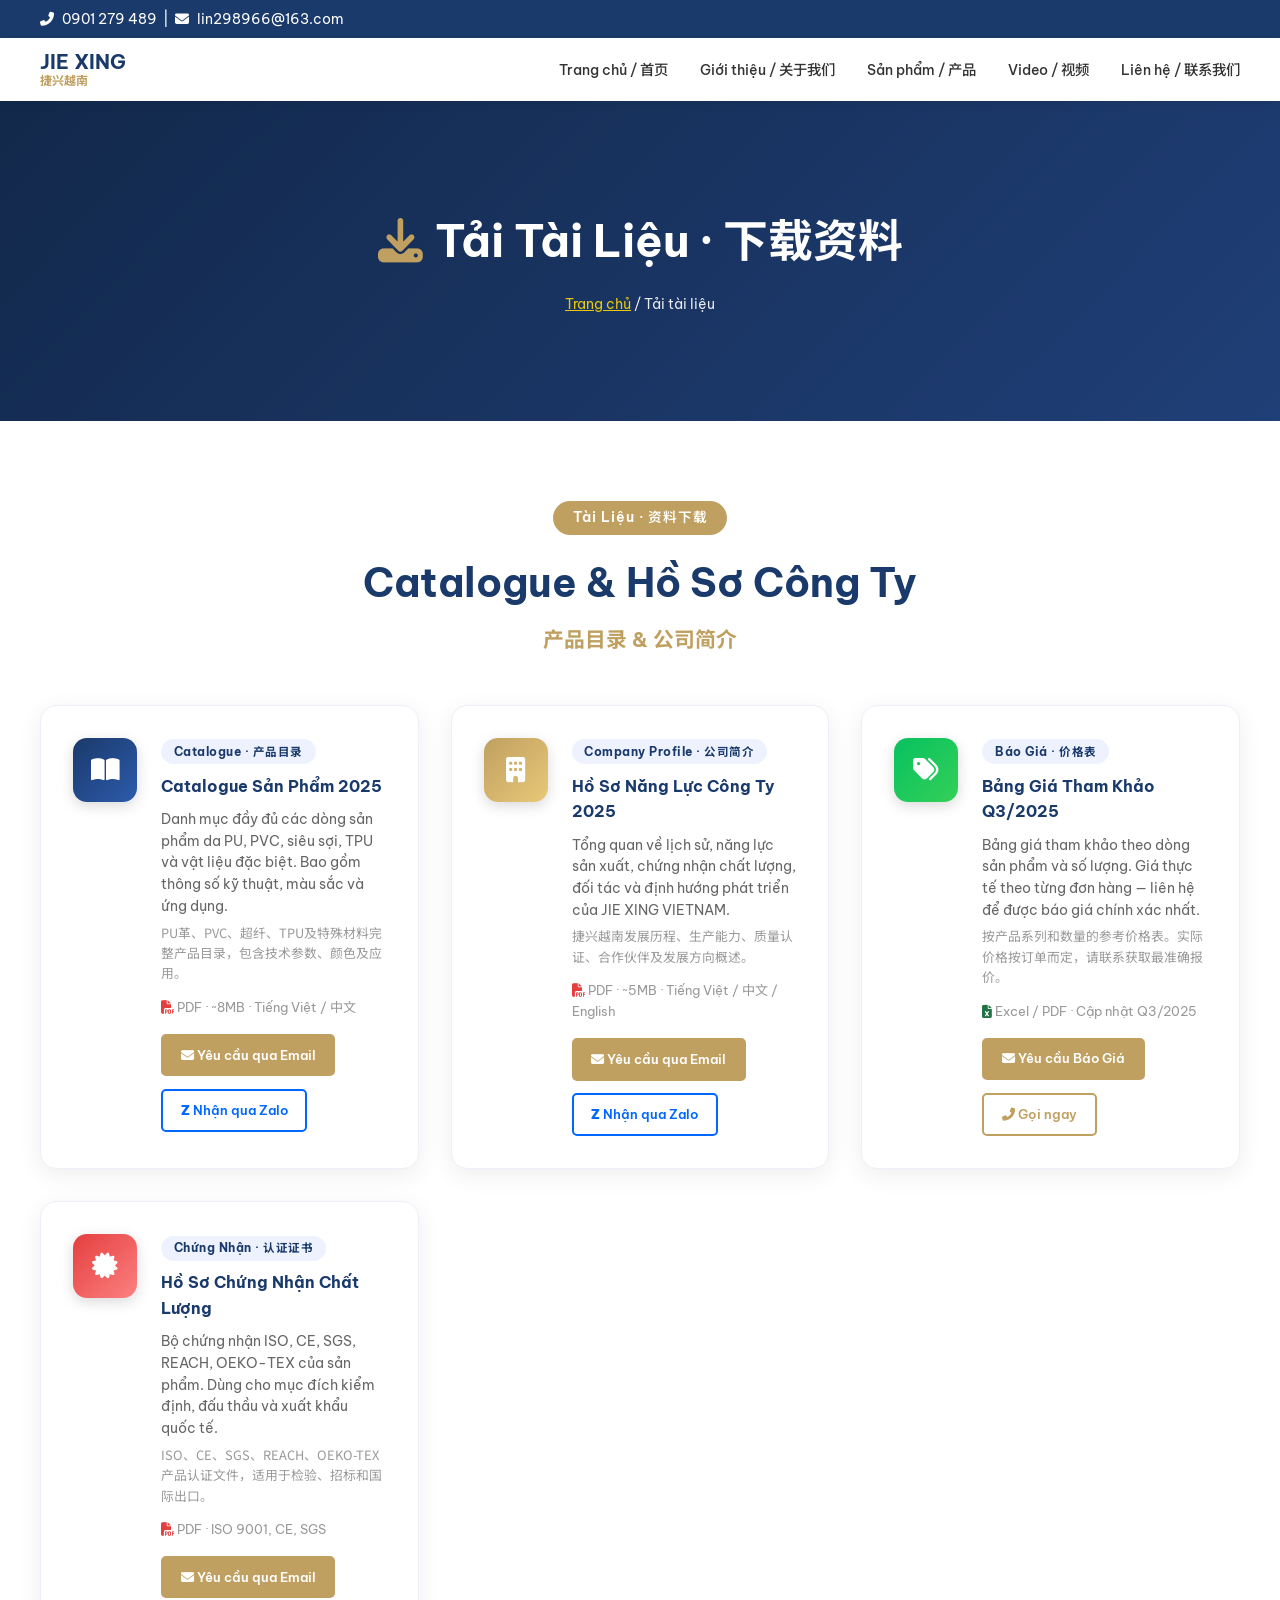
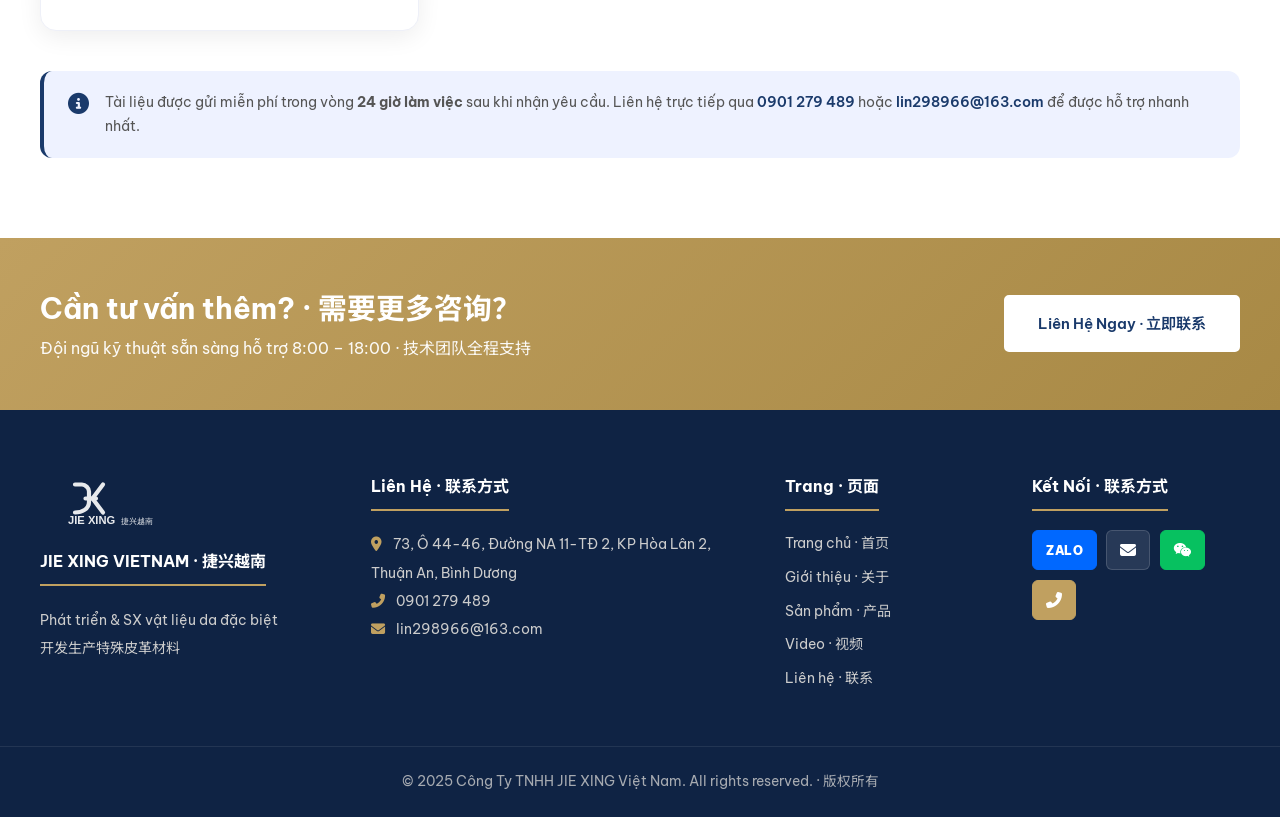
==== commit 6f14108c: "fix: dong bo footer tat ca trang, them tieng Trung, sua contact-strip" ====
--- a/catalogue.html
+++ b/catalogue.html
@@ -1,4 +1,4 @@
-<!DOCTYPE html>
+﻿<!DOCTYPE html>
 <html lang="vi">
 <head>
   <meta charset="UTF-8"/>
@@ -10,7 +10,7 @@
   <link rel="icon" type="image/svg+xml" href="images/favicon.svg"/>
   <link rel="preconnect" href="https://fonts.googleapis.com"/>
   <link rel="preconnect" href="https://cdnjs.cloudflare.com"/>
-  <link rel="stylesheet" href="css/style.css"/>
+  <link rel="stylesheet" href="css/style.css?v=20250709"/>
   <link rel="stylesheet" href="https://cdnjs.cloudflare.com/ajax/libs/font-awesome/6.5.0/css/all.min.css"/>
   <link href="https://fonts.googleapis.com/css2?family=Be+Vietnam+Pro:wght@300;400;600;700&family=Noto+Sans+SC:wght@300;400;700&display=swap" rel="stylesheet"/>
 </head>
@@ -64,7 +64,7 @@
         <div class="download-body">
           <span class="download-tag">Catalogue · 产品目录</span>
           <h3>Catalogue Sản Phẩm 2025</h3>
-          <p>Danh mục đầy đủ các dòng sản phẩm da PU, PVC, siêu sợi, TPU và vật liệu đặc biệt. Bao gồm thông số kỹ thuật, màu sắc và ứng dụng.</p>
+          <p>Danh mục đầy đủ các dòng sản phẩm da PU, PVC, siêu sợi, TPU và vật liệu đặc biệt. Bao gồm thông số kỹ thuật, màu sắc và ứng dụng.<span class="cn-text">PU革、PVC、超纤、TPU及特殊材料完整产品目录，包含技术参数、颜色及应用。</span></p>
           <p style="font-size:0.82rem;color:#999;margin-top:0.5rem"><i class="fas fa-file-pdf" style="color:#e53e3e"></i> PDF · ~8MB · Tiếng Việt / 中文</p>
           <div class="download-actions">
             <a href="mailto:lin298966@163.com?subject=Yêu cầu Catalogue 2025&body=Kính gửi JIE XING VIETNAM,%0A%0ATôi muốn nhận Catalogue sản phẩm 2025.%0A%0ATên:%0AEmail:%0ASĐT:" class="btn btn-primary">
@@ -85,7 +85,7 @@
         <div class="download-body">
           <span class="download-tag">Company Profile · 公司简介</span>
           <h3>Hồ Sơ Năng Lực Công Ty 2025</h3>
-          <p>Tổng quan về lịch sử, năng lực sản xuất, chứng nhận chất lượng, đối tác và định hướng phát triển của JIE XING VIETNAM.</p>
+          <p>Tổng quan về lịch sử, năng lực sản xuất, chứng nhận chất lượng, đối tác và định hướng phát triển của JIE XING VIETNAM.<span class="cn-text">捷兴越南发展历程、生产能力、质量认证、合作伙伴及发展方向概述。</span></p>
           <p style="font-size:0.82rem;color:#999;margin-top:0.5rem"><i class="fas fa-file-pdf" style="color:#e53e3e"></i> PDF · ~5MB · Tiếng Việt / 中文 / English</p>
           <div class="download-actions">
             <a href="mailto:lin298966@163.com?subject=Yêu cầu Company Profile 2025&body=Kính gửi JIE XING VIETNAM,%0A%0ATôi muốn nhận Hồ sơ năng lực công ty 2025.%0A%0ATên:%0AEmail:%0ASĐT:" class="btn btn-primary">
@@ -106,7 +106,7 @@
         <div class="download-body">
           <span class="download-tag">Báo Giá · 价格表</span>
           <h3>Bảng Giá Tham Khảo Q3/2025</h3>
-          <p>Bảng giá tham khảo theo dòng sản phẩm và số lượng. Giá thực tế theo từng đơn hàng — liên hệ để được báo giá chính xác nhất.</p>
+          <p>Bảng giá tham khảo theo dòng sản phẩm và số lượng. Giá thực tế theo từng đơn hàng — liên hệ để được báo giá chính xác nhất.<span class="cn-text">按产品系列和数量的参考价格表。实际价格按订单而定，请联系获取最准确报价。</span></p>
           <p style="font-size:0.82rem;color:#999;margin-top:0.5rem"><i class="fas fa-file-excel" style="color:#217346"></i> Excel / PDF · Cập nhật Q3/2025</p>
           <div class="download-actions">
             <a href="mailto:lin298966@163.com?subject=Yêu cầu Bảng Giá Q3/2025&body=Kính gửi JIE XING VIETNAM,%0A%0ATôi muốn nhận bảng giá sản phẩm.%0A%0ASản phẩm quan tâm:%0ASố lượng dự kiến:%0ATên:%0ASĐT:" class="btn btn-primary">
@@ -127,7 +127,7 @@
         <div class="download-body">
           <span class="download-tag">Chứng Nhận · 认证证书</span>
           <h3>Hồ Sơ Chứng Nhận Chất Lượng</h3>
-          <p>Bộ chứng nhận ISO, CE, SGS, REACH, OEKO-TEX của sản phẩm. Dùng cho mục đích kiểm định, đấu thầu và xuất khẩu quốc tế.</p>
+          <p>Bộ chứng nhận ISO, CE, SGS, REACH, OEKO-TEX của sản phẩm. Dùng cho mục đích kiểm định, đấu thầu và xuất khẩu quốc tế.<span class="cn-text">ISO、CE、SGS、REACH、OEKO-TEX产品认证文件，适用于检验、招标和国际出口。</span></p>
           <p style="font-size:0.82rem;color:#999;margin-top:0.5rem"><i class="fas fa-file-pdf" style="color:#e53e3e"></i> PDF · ISO 9001, CE, SGS</p>
           <div class="download-actions">
             <a href="mailto:lin298966@163.com?subject=Yêu cầu Hồ Sơ Chứng Nhận&body=Kính gửi JIE XING VIETNAM,%0A%0ATôi muốn nhận hồ sơ chứng nhận chất lượng.%0A%0AChứng nhận cần:%0ATên:%0ASĐT:" class="btn btn-primary">
@@ -176,16 +176,17 @@
         <li><a href="index.html">Trang chủ · 首页</a></li>
         <li><a href="gioi-thieu.html">Giới thiệu · 关于</a></li>
         <li><a href="san-pham.html">Sản phẩm · 产品</a></li>
-        <li><a href="catalogue.html">Tải tài liệu · 下载</a></li>
+        <li><a href="video.html">Video · 视频</a></li>
         <li><a href="lien-he.html">Liên hệ · 联系</a></li>
       </ul>
     </div>
     <div class="footer-col">
       <h4>Kết Nối · 联系方式</h4>
       <div class="social-links">
-        <a href="https://zalo.me/0901279489" title="Zalo" target="_blank" style="background:#0068ff;border-color:#0068ff"><span style="font-size:0.75rem;font-weight:900">ZALO</span></a>
+        <a href="https://zalo.me/0901279489" title="Zalo" target="_blank" style="background:#0068ff;border-color:#0068ff"><span style="font-size:0.75rem;font-weight:900;letter-spacing:.5px">ZALO</span></a>
         <a href="mailto:lin298966@163.com" title="Email"><i class="fas fa-envelope"></i></a>
-        <a href="tel:0901279489" title="Điện thoại" style="background:#c0a060;border-color:#c0a060"><i class="fas fa-phone-alt"></i></a>
+        <a href="lien-he-wechat.html" title="WeChat · 微信" style="background:#07c160;border-color:#07c160"><i class="fab fa-weixin"></i></a>
+        <a href="tel:0901279489" title="Điện thoại · 电话" style="background:#c0a060;border-color:#c0a060"><i class="fas fa-phone-alt"></i></a>
       </div>
     </div>
   </div>
--- a/css/style.css
+++ b/css/style.css
@@ -2645,3 +2645,12 @@
 .policy-contact strong { display: block; color: #1a3a6b; margin-bottom: 0.3rem; }
 .policy-contact p { margin: 0; font-size: 0.9rem; color: #555; }
 .policy-contact a { color: #1a3a6b; font-weight: 600; }
+
+/* Chinese bilingual text helper */
+.cn-text {
+  display: block;
+  font-size: 0.8rem;
+  color: #999;
+  margin-top: 0.3rem;
+  font-family: 'Noto Sans SC', sans-serif;
+}
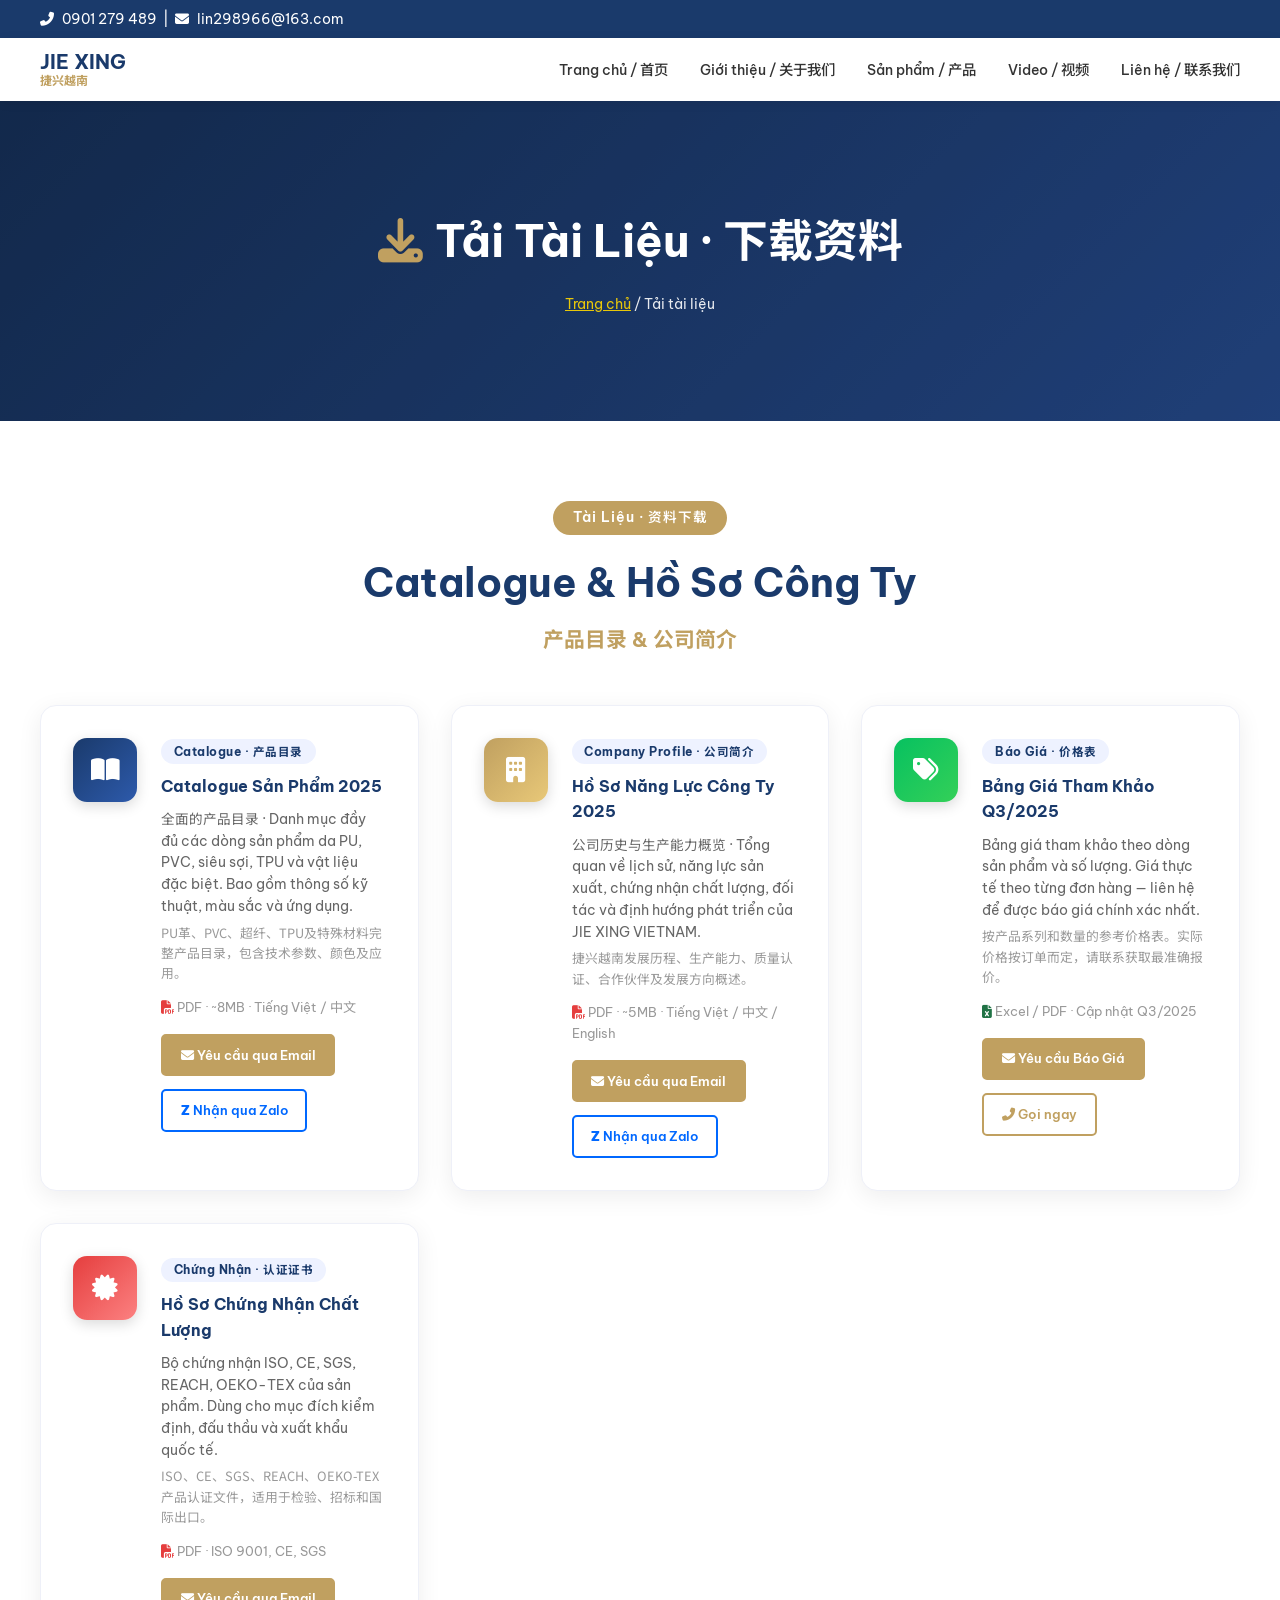
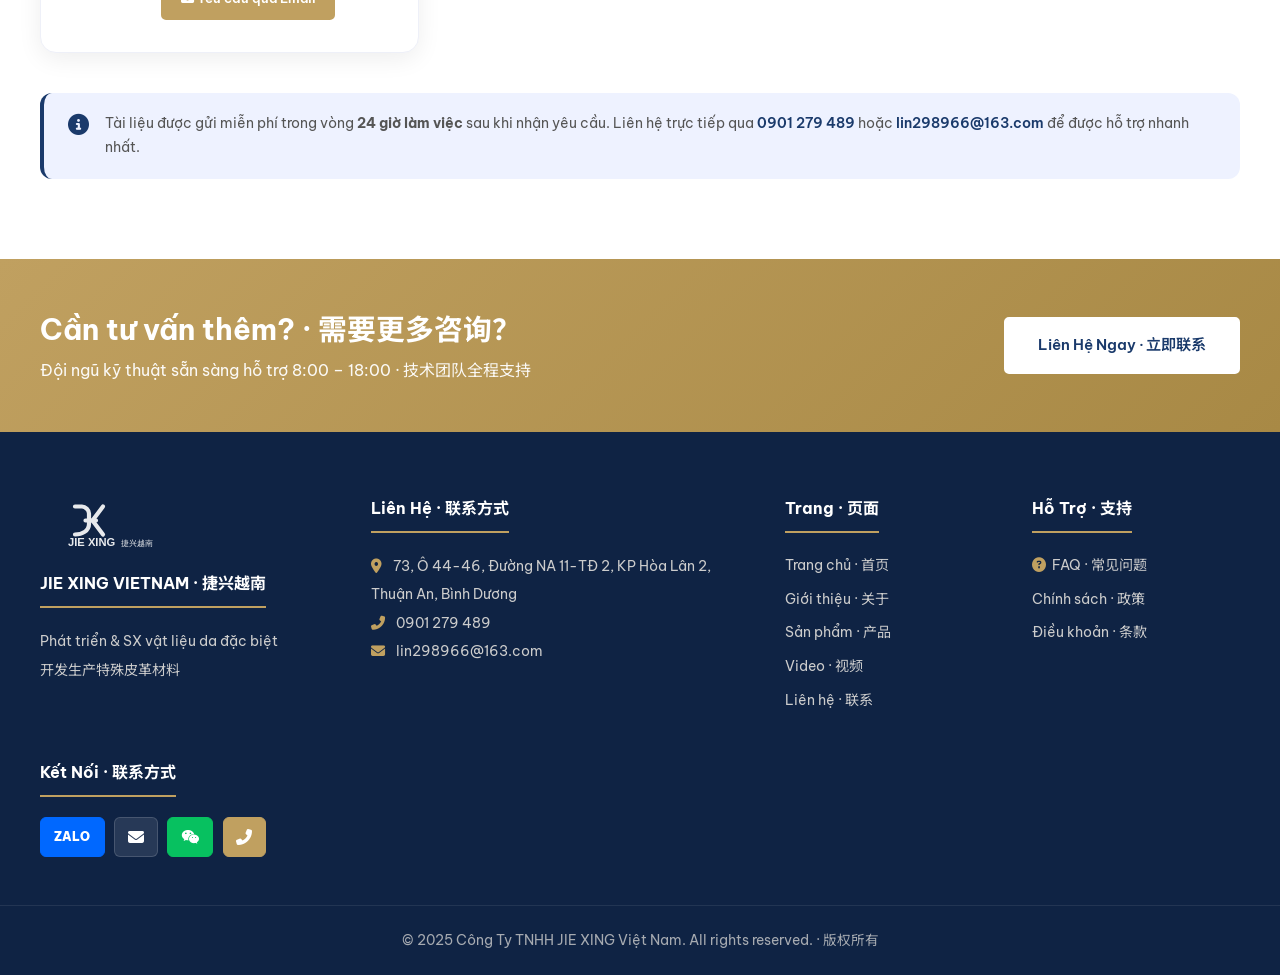
==== commit 41c656b4: "fix: dong bo footer 14 trang, them tieng Trung FAQ/chinh-sach/dieu-khoan, sua contact-strip, bo Tai " ====
--- a/catalogue.html
+++ b/catalogue.html
@@ -64,7 +64,7 @@
         <div class="download-body">
           <span class="download-tag">Catalogue · 产品目录</span>
           <h3>Catalogue Sản Phẩm 2025</h3>
-          <p>Danh mục đầy đủ các dòng sản phẩm da PU, PVC, siêu sợi, TPU và vật liệu đặc biệt. Bao gồm thông số kỹ thuật, màu sắc và ứng dụng.<span class="cn-text">PU革、PVC、超纤、TPU及特殊材料完整产品目录，包含技术参数、颜色及应用。</span></p>
+          <p>全面的产品目录 · Danh mục đầy đủ các dòng sản phẩm da PU, PVC, siêu sợi, TPU và vật liệu đặc biệt. Bao gồm thông số kỹ thuật, màu sắc và ứng dụng.<span class="cn-text">PU革、PVC、超纤、TPU及特殊材料完整产品目录，包含技术参数、颜色及应用。</span></p>
           <p style="font-size:0.82rem;color:#999;margin-top:0.5rem"><i class="fas fa-file-pdf" style="color:#e53e3e"></i> PDF · ~8MB · Tiếng Việt / 中文</p>
           <div class="download-actions">
             <a href="mailto:lin298966@163.com?subject=Yêu cầu Catalogue 2025&body=Kính gửi JIE XING VIETNAM,%0A%0ATôi muốn nhận Catalogue sản phẩm 2025.%0A%0ATên:%0AEmail:%0ASĐT:" class="btn btn-primary">
@@ -85,7 +85,7 @@
         <div class="download-body">
           <span class="download-tag">Company Profile · 公司简介</span>
           <h3>Hồ Sơ Năng Lực Công Ty 2025</h3>
-          <p>Tổng quan về lịch sử, năng lực sản xuất, chứng nhận chất lượng, đối tác và định hướng phát triển của JIE XING VIETNAM.<span class="cn-text">捷兴越南发展历程、生产能力、质量认证、合作伙伴及发展方向概述。</span></p>
+          <p>公司历史与生产能力概览 · Tổng quan về lịch sử, năng lực sản xuất, chứng nhận chất lượng, đối tác và định hướng phát triển của JIE XING VIETNAM.<span class="cn-text">捷兴越南发展历程、生产能力、质量认证、合作伙伴及发展方向概述。</span></p>
           <p style="font-size:0.82rem;color:#999;margin-top:0.5rem"><i class="fas fa-file-pdf" style="color:#e53e3e"></i> PDF · ~5MB · Tiếng Việt / 中文 / English</p>
           <div class="download-actions">
             <a href="mailto:lin298966@163.com?subject=Yêu cầu Company Profile 2025&body=Kính gửi JIE XING VIETNAM,%0A%0ATôi muốn nhận Hồ sơ năng lực công ty 2025.%0A%0ATên:%0AEmail:%0ASĐT:" class="btn btn-primary">
@@ -160,7 +160,9 @@
 <footer class="footer">
   <div class="container footer-grid">
     <div class="footer-col">
-      <a href="index.html" class="footer-logo"><img src="images/logo.svg" alt="JIE XING"/></a>
+      <a href="index.html" class="footer-logo">
+        <img src="images/logo.svg" alt="JIE XING"/>
+      </a>
       <h4>JIE XING VIETNAM · 捷兴越南</h4>
       <p>Phát triển & SX vật liệu da đặc biệt<br/>开发生产特殊皮革材料</p>
     </div>
@@ -181,6 +183,14 @@
       </ul>
     </div>
     <div class="footer-col">
+      <h4>Hỗ Trợ · 支持</h4>
+      <ul>
+        <li><a href="faq.html"><i class="fas fa-question-circle" style="color:#c0a060;margin-right:6px"></i>FAQ · 常见问题</a></li>
+        <li><a href="chinh-sach.html">Chính sách · 政策</a></li>
+        <li><a href="dieu-khoan.html">Điều khoản · 条款</a></li>
+      </ul>
+    </div>
+    <div class="footer-col">
       <h4>Kết Nối · 联系方式</h4>
       <div class="social-links">
         <a href="https://zalo.me/0901279489" title="Zalo" target="_blank" style="background:#0068ff;border-color:#0068ff"><span style="font-size:0.75rem;font-weight:900;letter-spacing:.5px">ZALO</span></a>
--- a/css/style.css
+++ b/css/style.css
@@ -2654,3 +2654,13 @@
   margin-top: 0.3rem;
   font-family: 'Noto Sans SC', sans-serif;
 }
+
+/* cn-text helper */
+.cn-text {
+  display: block;
+  font-size: 0.8rem;
+  color: #999;
+  margin-top: 0.3rem;
+  font-family: 'Noto Sans SC', sans-serif;
+}
+
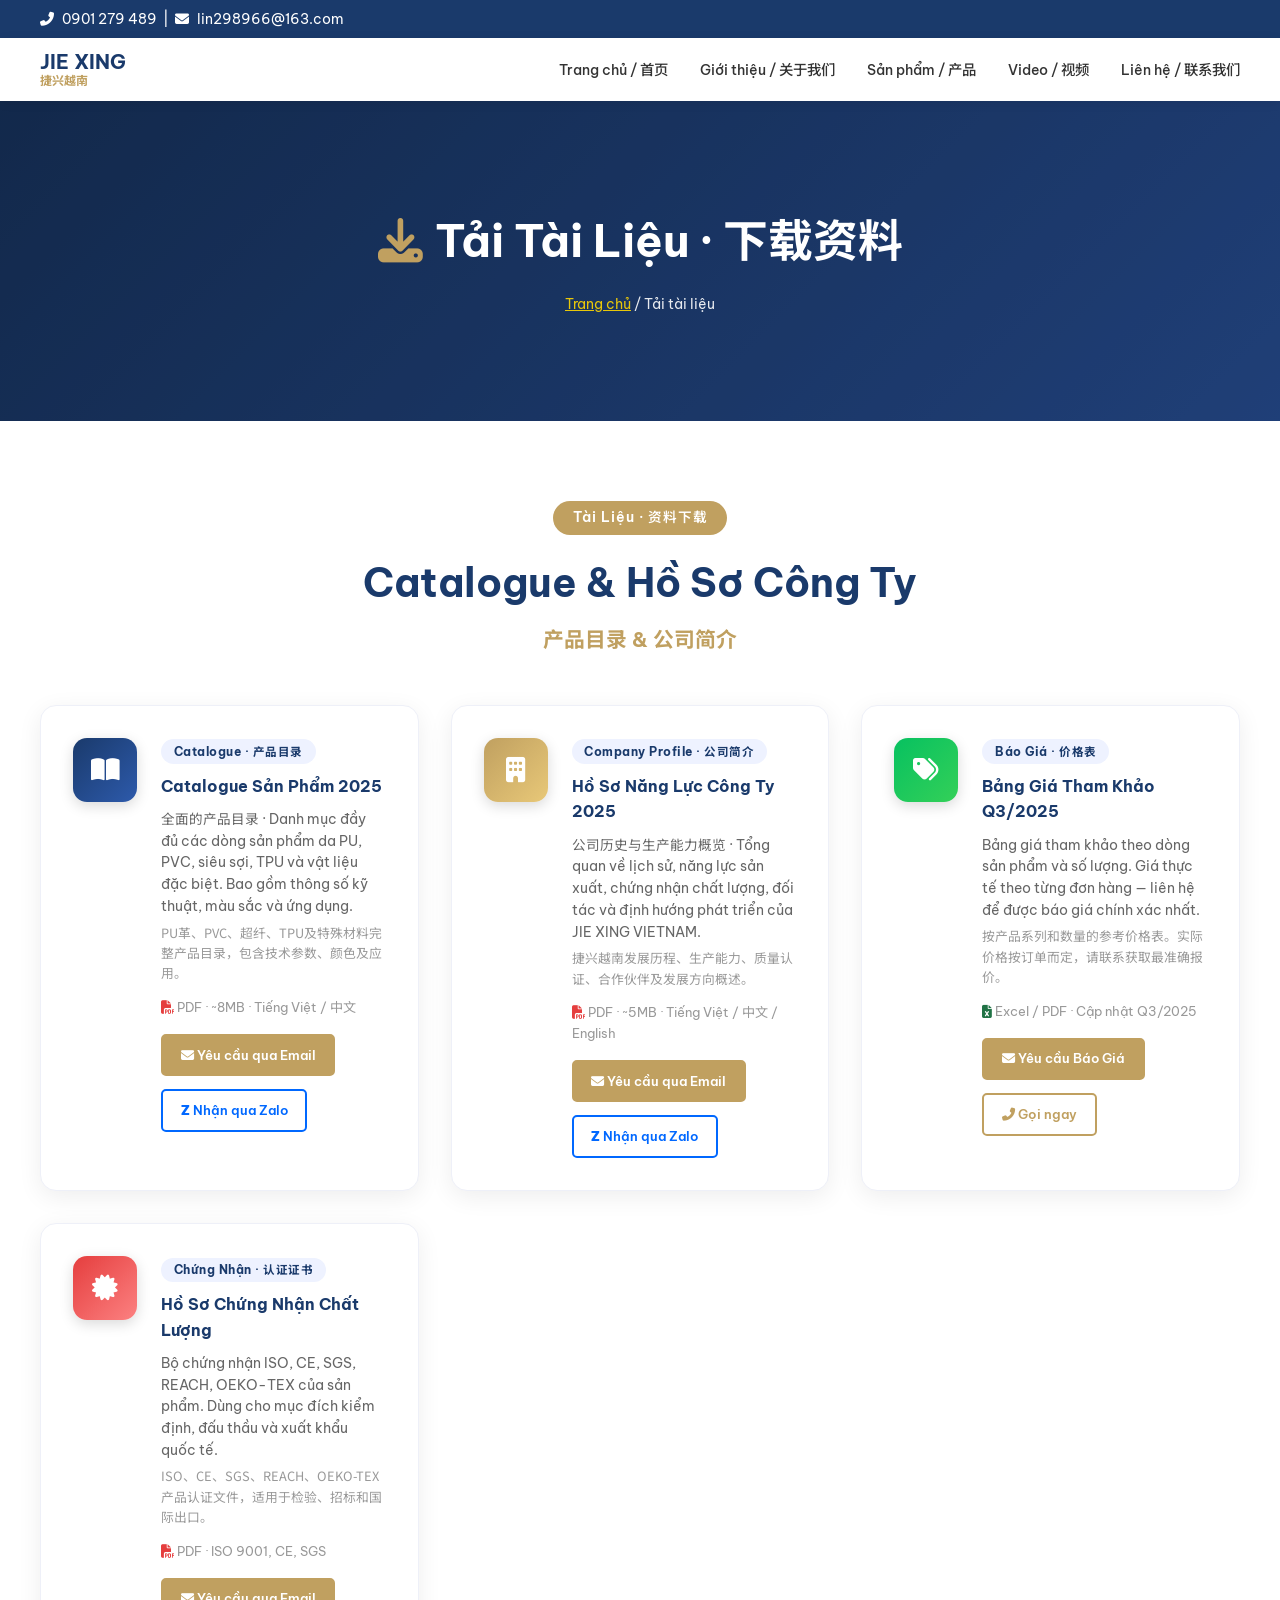
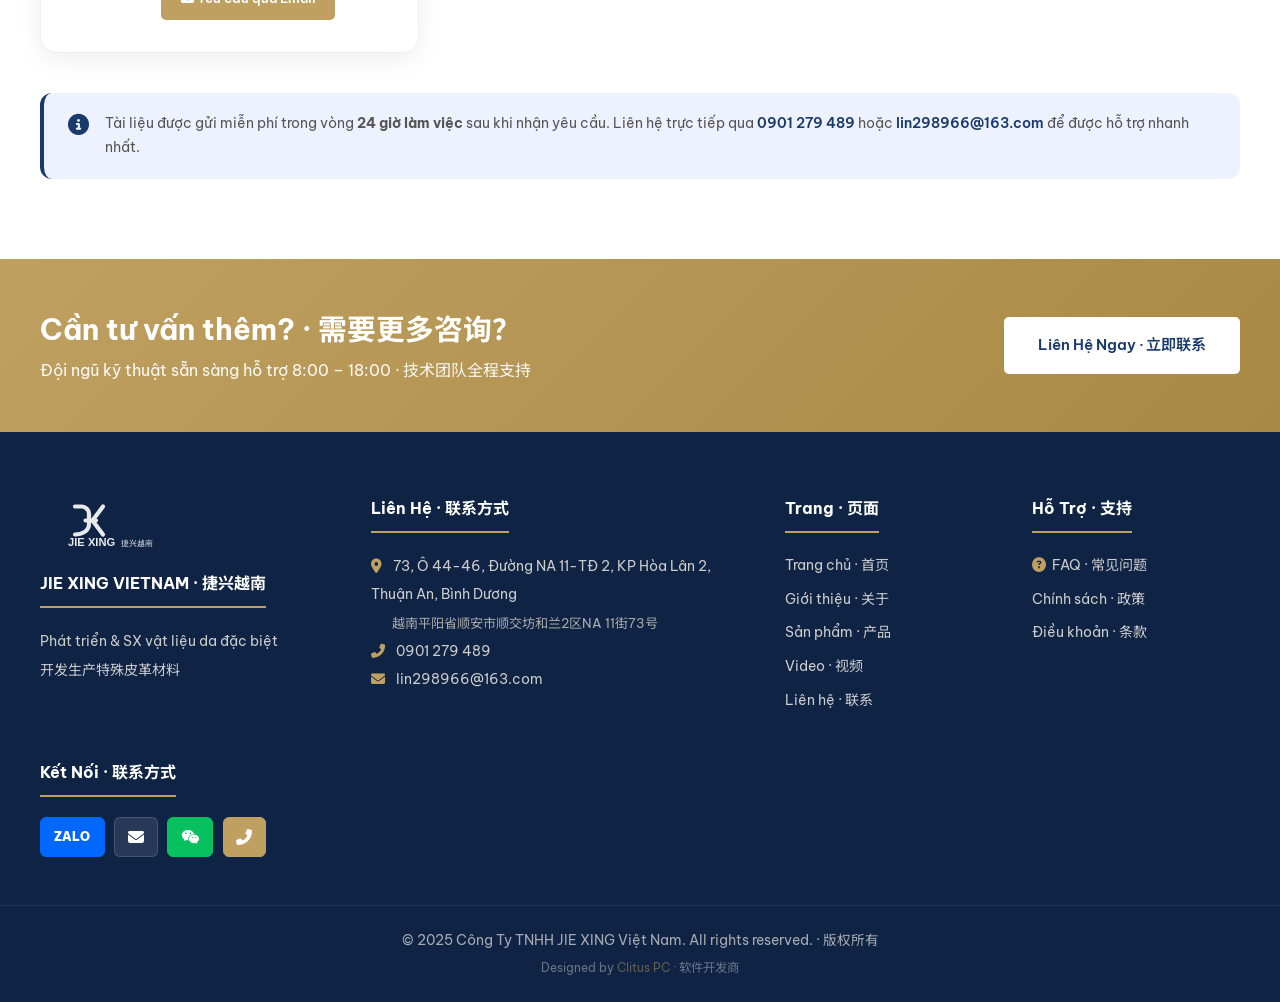
==== commit bbb6e94e: "fix: footer dong bo dia chi tieng Trung, them Designed by Clitus PC, bo 2 anh va Ket Noi trong lien-" ====
--- a/catalogue.html
+++ b/catalogue.html
@@ -168,7 +168,7 @@
     </div>
     <div class="footer-col">
       <h4>Liên Hệ · 联系方式</h4>
-      <p><i class="fas fa-map-marker-alt"></i> 73, Ô 44-46, Đường NA 11-TĐ 2, KP Hòa Lân 2, Thuận An, Bình Dương</p>
+      <p><i class="fas fa-map-marker-alt"></i> 73, Ô 44-46, Đường NA 11-TĐ 2, KP Hòa Lân 2, Thuận An, Bình Dương<br/><span style="padding-left:1.3rem;font-size:0.82rem;color:#aaa">越南平阳省顺安市顺交坊和兰2区NA 11街73号</span></p>
       <p><i class="fas fa-phone-alt"></i> 0901 279 489</p>
       <p><i class="fas fa-envelope"></i> lin298966@163.com</p>
     </div>
@@ -202,6 +202,7 @@
   </div>
   <div class="footer-bottom">
     <p>© 2025 Công Ty TNHH JIE XING Việt Nam. All rights reserved. · 版权所有</p>
+    <p style="margin-top:0.4rem;font-size:0.78rem;opacity:0.6">Designed by <a href="#" style="color:#c0a060;text-decoration:none">Clitus PC</a> · 软件开发商</p>
   </div>
 </footer>
 
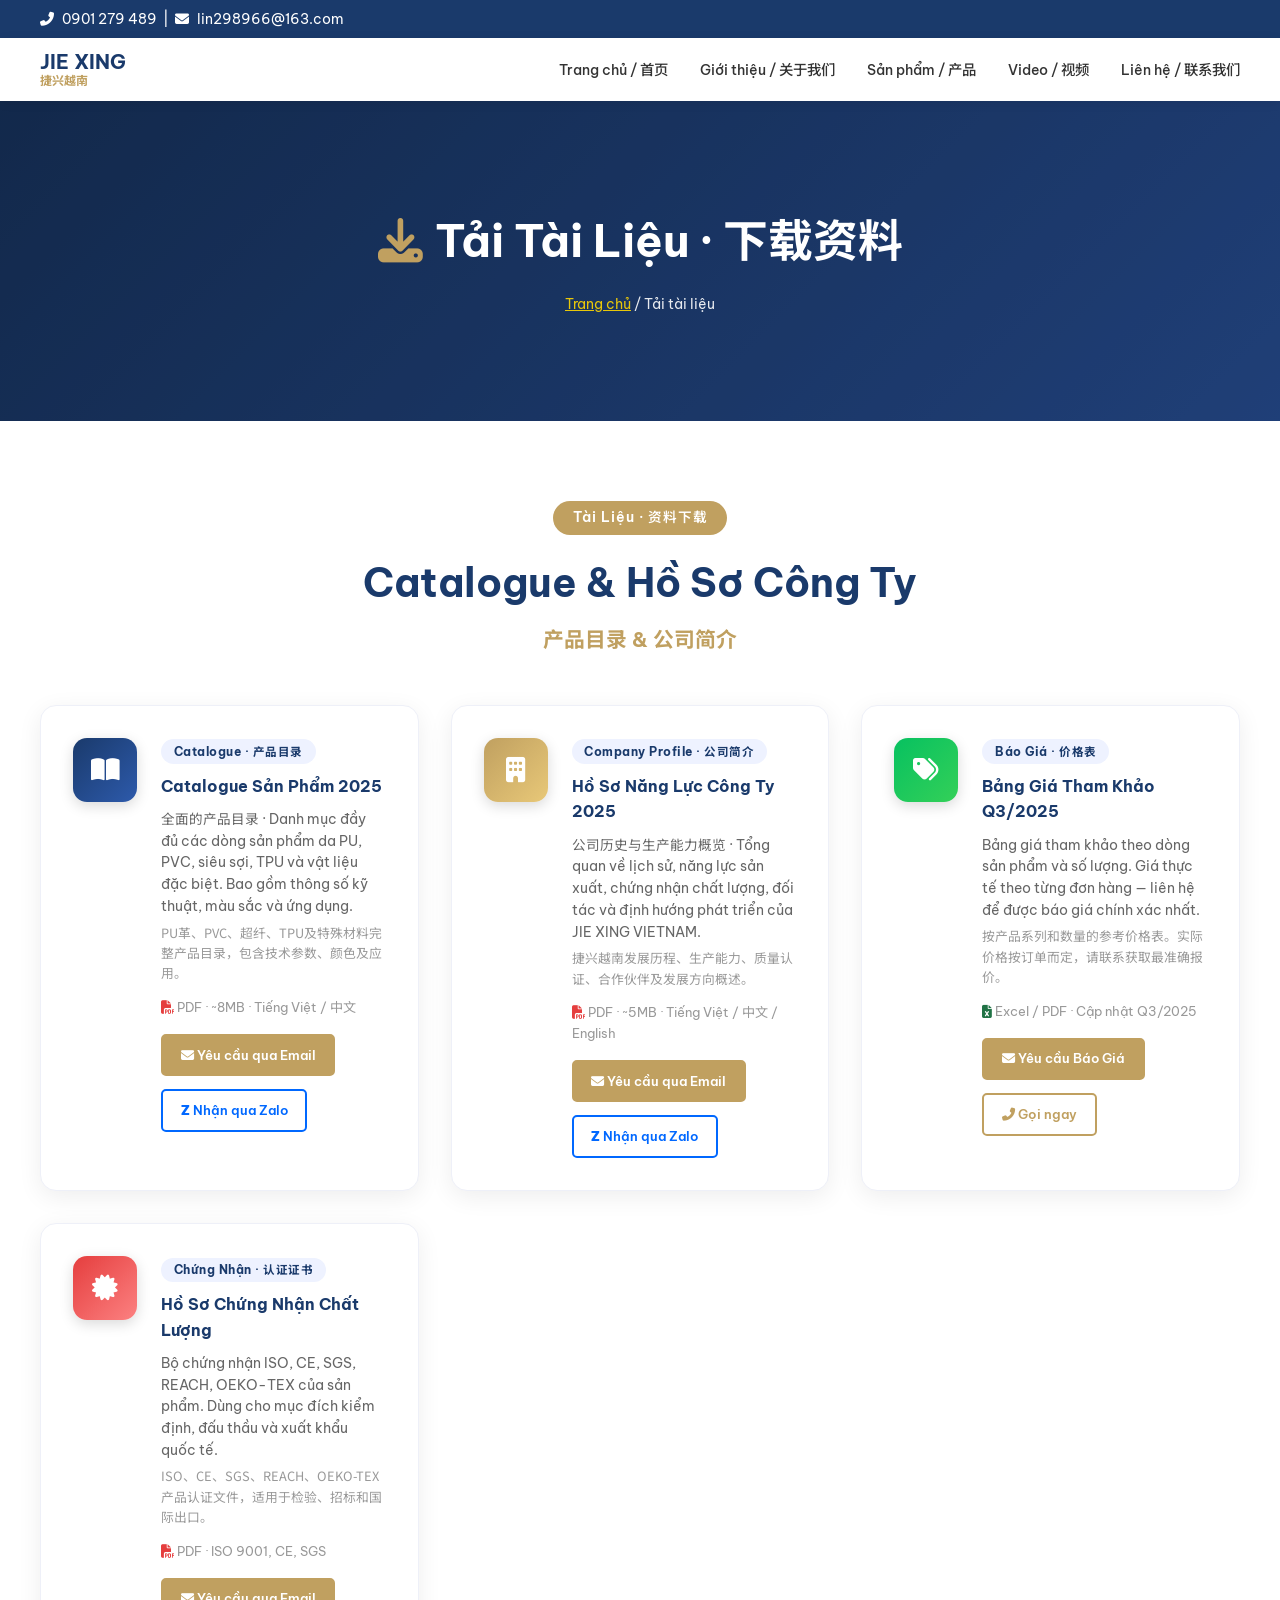
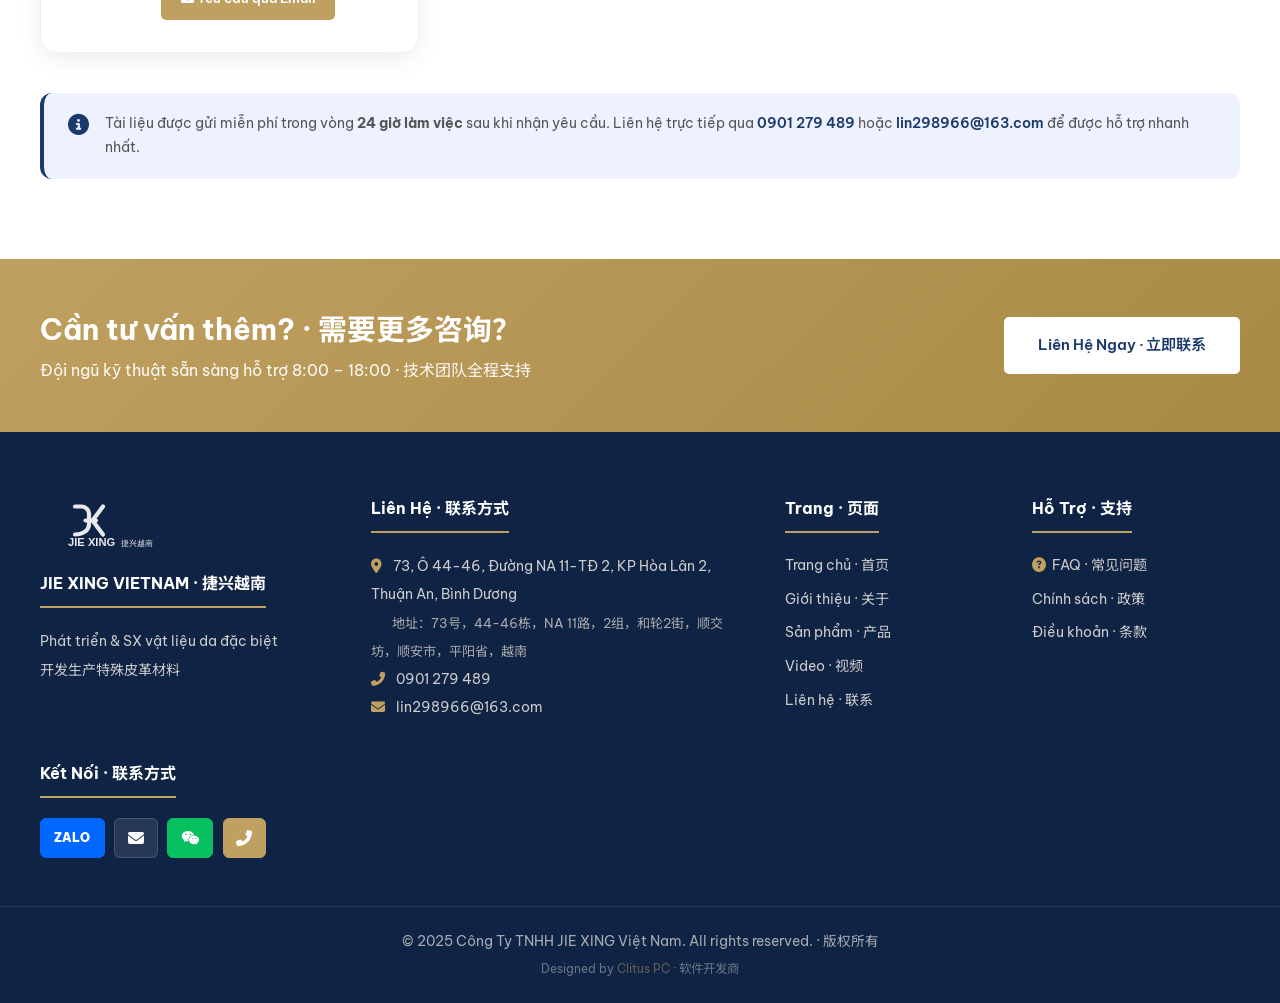
==== commit 9f598dc9: "fix: chinh dia chi tieng Trung dung (73号44-46栋NA11路), them ZH vao FAQ cuoi trang va chinh-sach polic" ====
--- a/catalogue.html
+++ b/catalogue.html
@@ -168,7 +168,7 @@
     </div>
     <div class="footer-col">
       <h4>Liên Hệ · 联系方式</h4>
-      <p><i class="fas fa-map-marker-alt"></i> 73, Ô 44-46, Đường NA 11-TĐ 2, KP Hòa Lân 2, Thuận An, Bình Dương<br/><span style="padding-left:1.3rem;font-size:0.82rem;color:#aaa">越南平阳省顺安市顺交坊和兰2区NA 11街73号</span></p>
+      <p><i class="fas fa-map-marker-alt"></i> 73, Ô 44-46, Đường NA 11-TĐ 2, KP Hòa Lân 2, Thuận An, Bình Dương<br/><span style="padding-left:1.3rem;font-size:0.82rem;color:#aaa">地址：73号，44-46栋，NA 11路，2组，和轮2街，顺交坊，顺安市，平阳省，越南</span></p>
       <p><i class="fas fa-phone-alt"></i> 0901 279 489</p>
       <p><i class="fas fa-envelope"></i> lin298966@163.com</p>
     </div>
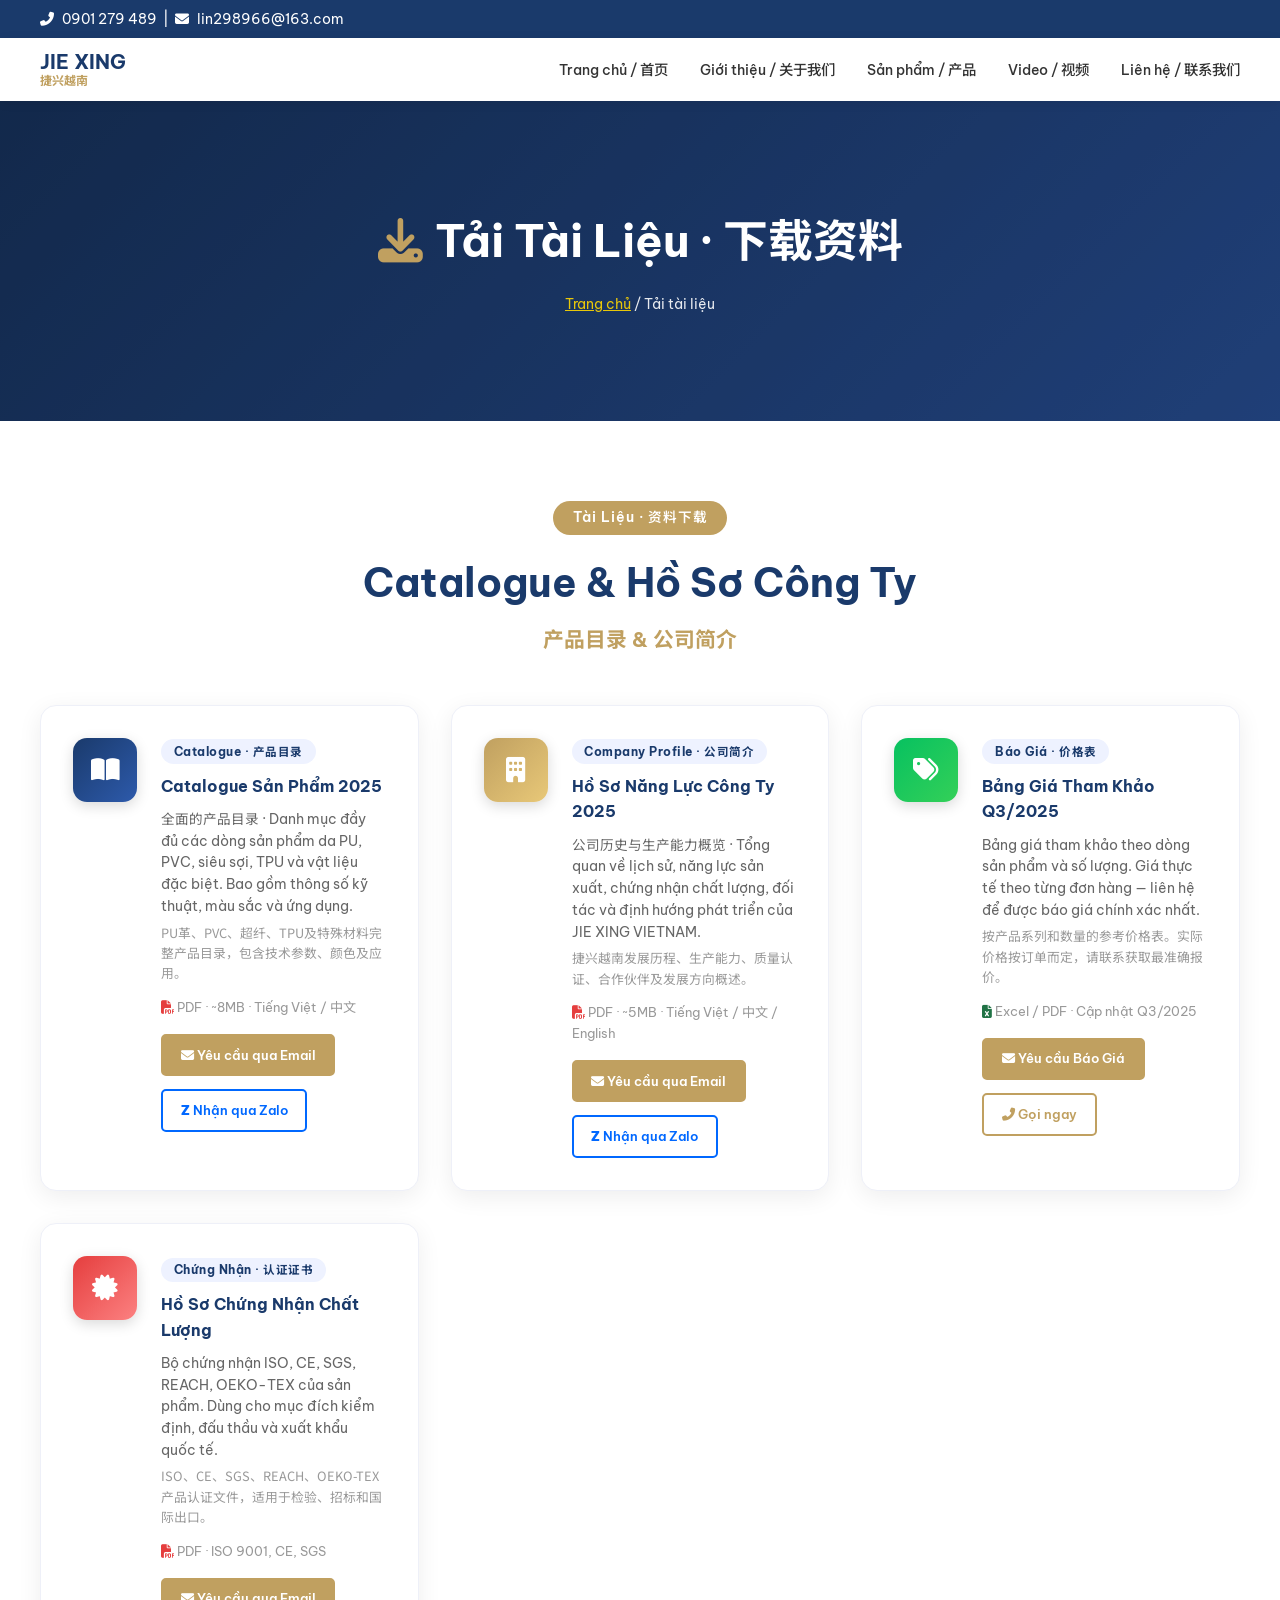
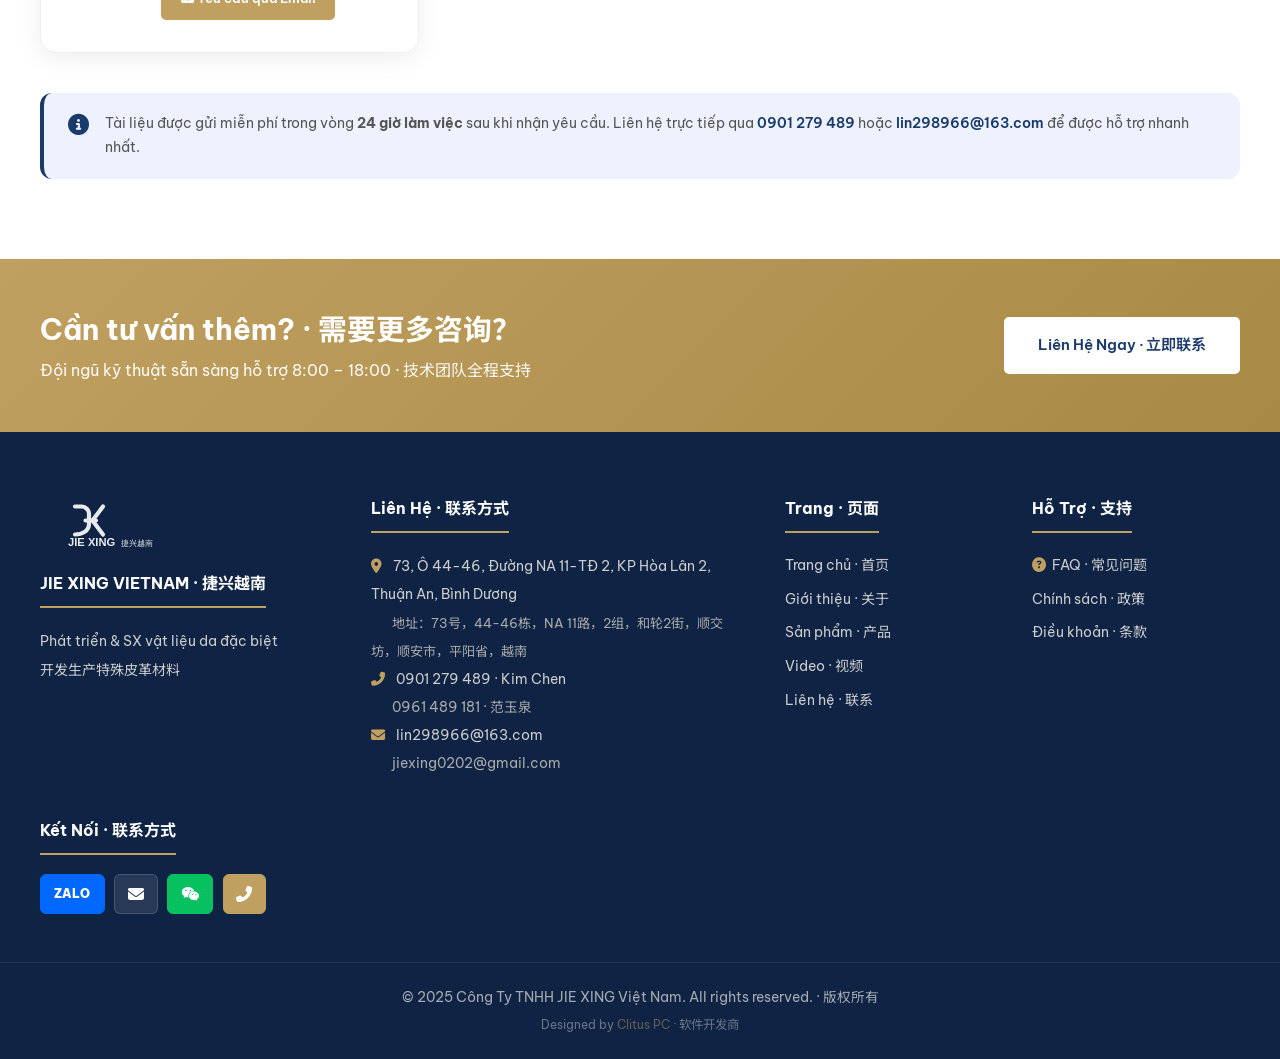
==== commit eb8dab78: "fix: video portrait dung chieu, footer dong bo 2 so DT + 2 email, copy video goc" ====
--- a/catalogue.html
+++ b/catalogue.html
@@ -169,8 +169,8 @@
     <div class="footer-col">
       <h4>Liên Hệ · 联系方式</h4>
       <p><i class="fas fa-map-marker-alt"></i> 73, Ô 44-46, Đường NA 11-TĐ 2, KP Hòa Lân 2, Thuận An, Bình Dương<br/><span style="padding-left:1.3rem;font-size:0.82rem;color:#aaa">地址：73号，44-46栋，NA 11路，2组，和轮2街，顺交坊，顺安市，平阳省，越南</span></p>
-      <p><i class="fas fa-phone-alt"></i> 0901 279 489</p>
-      <p><i class="fas fa-envelope"></i> lin298966@163.com</p>
+      <p><i class="fas fa-phone-alt"></i> 0901 279 489 · Kim Chen<br/><span style="padding-left:1.3rem;font-size:0.85rem;color:#aaa">0961 489 181 · 范玉泉</span></p>
+      <p><i class="fas fa-envelope"></i> lin298966@163.com<br/><span style="padding-left:1.3rem;font-size:0.85rem;color:#aaa">jiexing0202@gmail.com</span></p>
     </div>
     <div class="footer-col">
       <h4>Trang · 页面</h4>
--- a/css/style.css
+++ b/css/style.css
@@ -2664,3 +2664,47 @@
   font-family: 'Noto Sans SC', sans-serif;
 }
 
+
+/* Fix ảnh bị xoay (EXIF orientation) */
+.product-img-wrap img,
+.video-card video,
+video {
+  image-orientation: from-image;
+}
+
+/* About img sub hiện trên mobile */
+@media (max-width: 768px) {
+  .about-img-sub {
+    display: block !important;
+    position: static !important;
+    width: 100% !important;
+    margin-top: 1rem;
+    border: none !important;
+    right: auto !important;
+    bottom: auto !important;
+  }
+  .about-images {
+    display: flex;
+    flex-direction: column;
+    gap: 0.8rem;
+  }
+}
+
+/* Video quay dọc (portrait) - hiển thị đúng */
+.video-portrait {
+  position: relative;
+  width: 100%;
+  max-width: 360px;
+  margin: 0 auto;
+  overflow: hidden;
+  border-radius: 8px;
+  background: #000;
+  aspect-ratio: 9/16;
+}
+.video-portrait video {
+  position: absolute;
+  inset: 0;
+  width: 100%;
+  height: 100%;
+  object-fit: contain;
+}
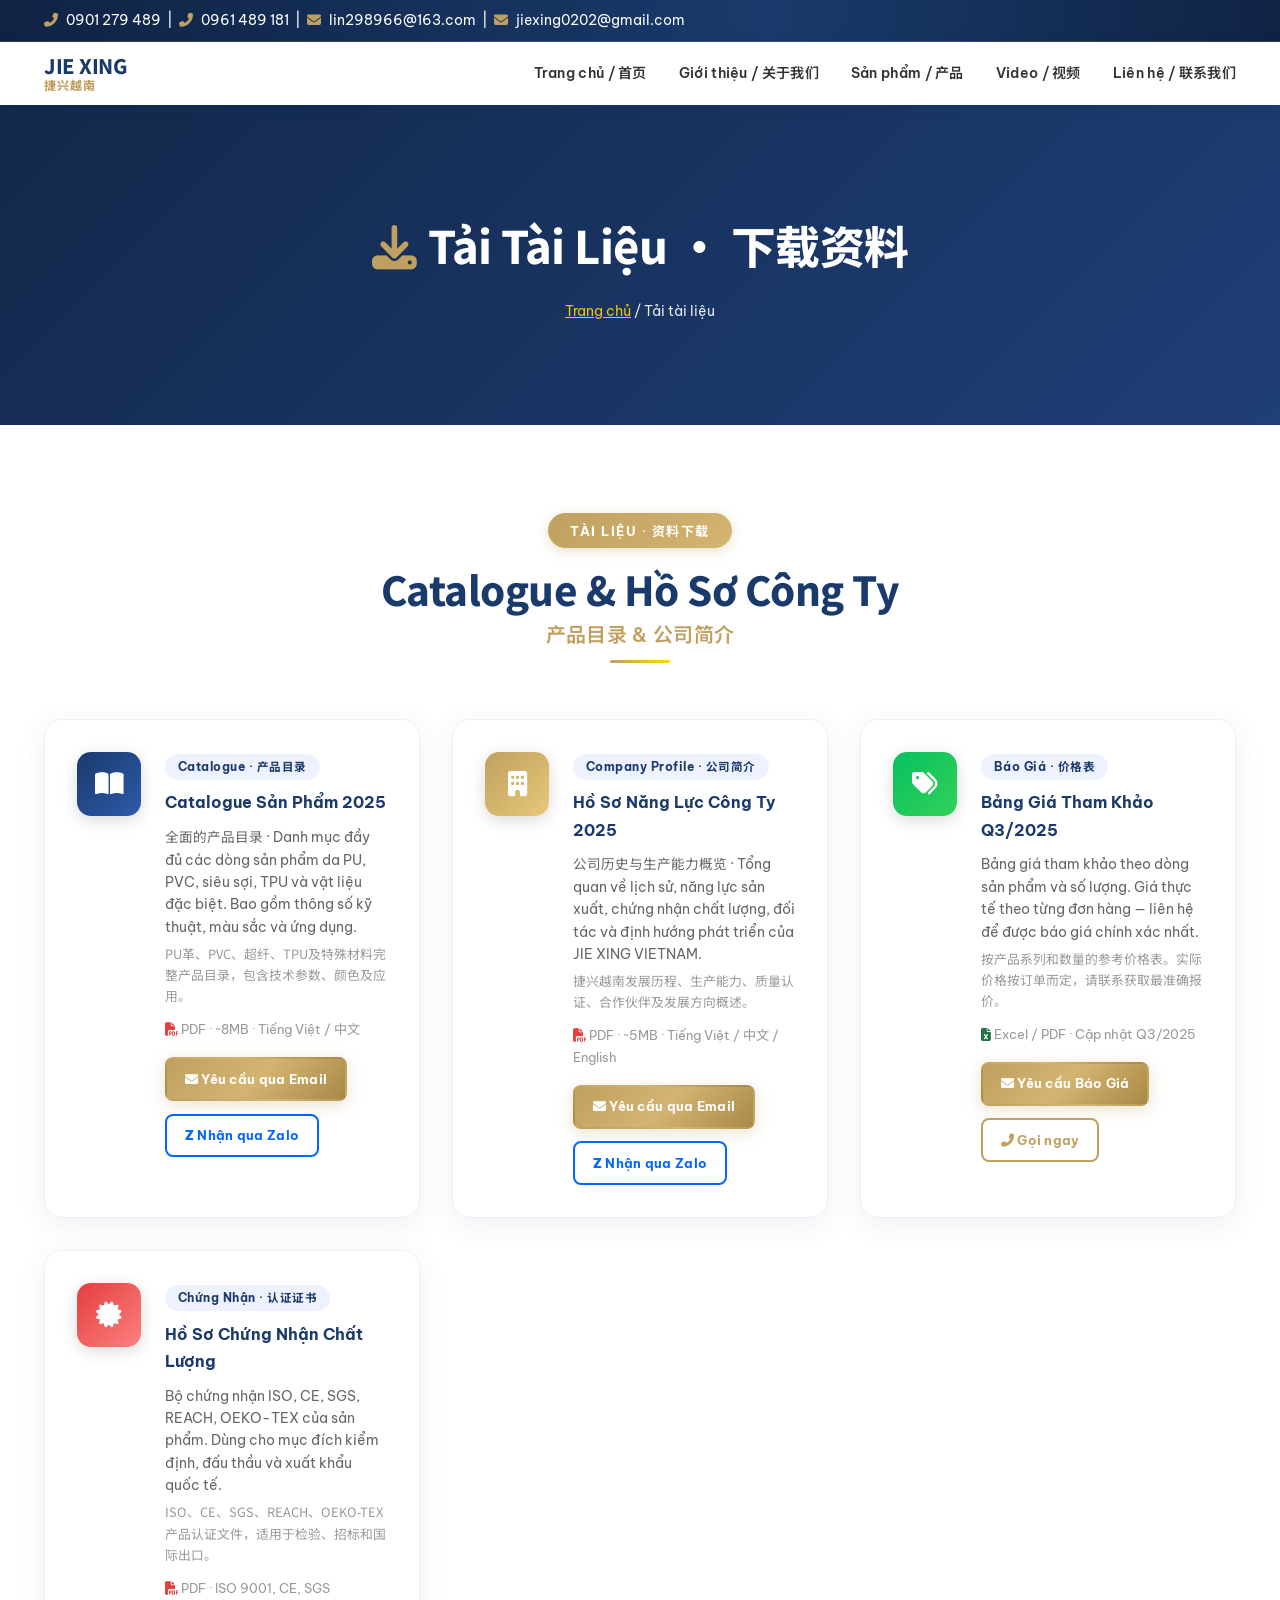
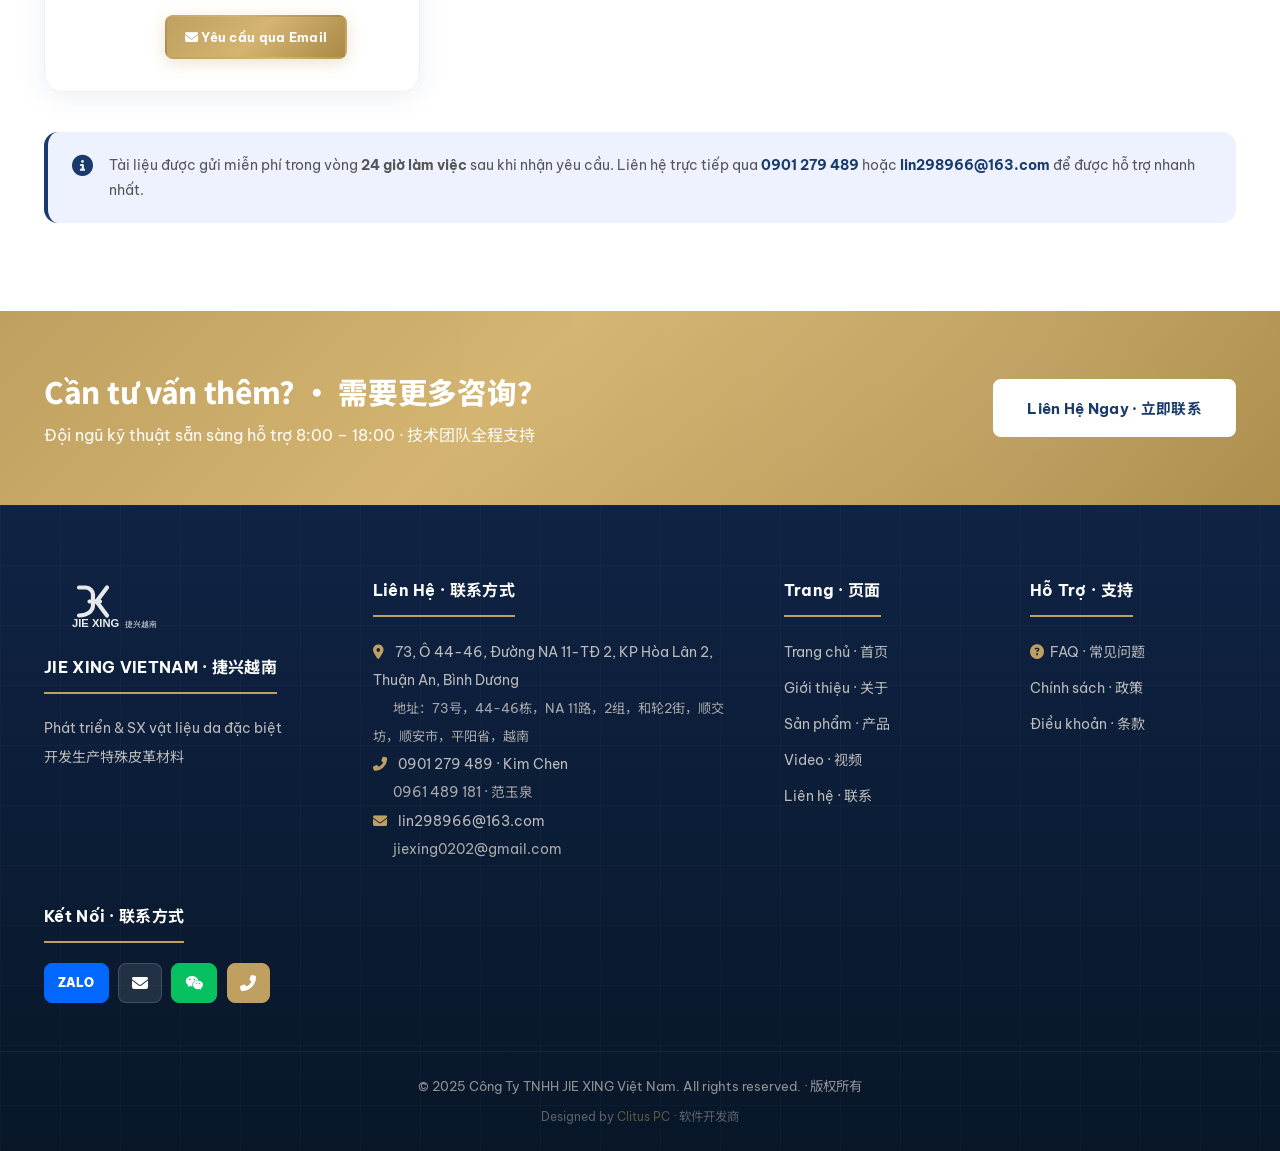
==== commit 9e96e613: "sync: them so dien thoai 0961 489 181 va email jiexing0202 vao topbar tat ca trang" ====
--- a/catalogue.html
+++ b/catalogue.html
@@ -18,7 +18,7 @@
 
 <div class="topbar">
   <div class="container topbar-inner">
-    <span><i class="fas fa-phone-alt"></i> 0901 279 489 &nbsp;|&nbsp; <i class="fas fa-envelope"></i> lin298966@163.com</span>
+    <span><i class="fas fa-phone-alt"></i> 0901 279 489 &nbsp;|&nbsp; <i class="fas fa-phone-alt"></i> 0961 489 181 &nbsp;|&nbsp; <i class="fas fa-envelope"></i> lin298966@163.com &nbsp;|&nbsp; <i class="fas fa-envelope"></i> jiexing0202@gmail.com</span>
   </div>
 </div>
 
--- a/css/style.css
+++ b/css/style.css
@@ -1,20 +1,20 @@
 /* ==============================================
    RESET & TYPOGRAPHY
    ============================================== */
-* { margin:0; padding:0; box-sizing:border-box; }
+*, *::before, *::after { margin:0; padding:0; box-sizing:border-box; }
 html { scroll-behavior:smooth; }
 body {
   font-family:'Be Vietnam Pro','Noto Sans SC',Arial,sans-serif;
   font-size:16px;
-  line-height:1.6;
-  color:#333;
+  line-height:1.7;
+  color:#2a2a2a;
   background:#fff;
   overflow-x:hidden;
   -webkit-font-smoothing:antialiased;
   -moz-osx-font-smoothing:grayscale;
 }
 img { max-width:100%; display:block; height:auto; }
-a { text-decoration:none; color:inherit; transition:all 0.3s ease; }
+a { text-decoration:none; color:inherit; transition:all 0.3s cubic-bezier(0.4,0,0.2,1); }
 ul { list-style:none; }
 button { border:none; cursor:pointer; font-family:inherit; }
 
@@ -24,67 +24,79 @@
 .container {
   max-width:1240px;
   margin:0 auto;
-  padding:0 20px;
+  padding:0 24px;
 }
 
 /* ==============================================
    TOP BAR
    ============================================== */
 .topbar {
-  background:#1a3a6b;
+  background:linear-gradient(90deg,#0f2344 0%,#1a3a6b 60%,#0f2344 100%);
   color:#fff;
   font-size:0.875rem;
-  padding:0.5rem 0;
+  padding:0.55rem 0;
+  border-bottom:1px solid rgba(192,160,96,0.2);
 }
 .topbar-inner {
   display:flex;
   justify-content:space-between;
   align-items:center;
   flex-wrap:wrap;
-}
-.topbar i { margin-right:5px; }
+  gap:0.5rem;
+}
+.topbar i { margin-right:5px; color:#c0a060; }
 .lang-switch a {
   color:#fff;
   margin:0 5px;
-  opacity:0.8;
-  transition:opacity 0.3s;
-}
-.lang-switch a.active, .lang-switch a:hover { opacity:1; font-weight:600; }
+  opacity:0.75;
+  transition:opacity 0.3s cubic-bezier(0.4,0,0.2,1);
+}
+.lang-switch a.active, .lang-switch a:hover { opacity:1; font-weight:600; color:#c0a060; }
 
 /* ==============================================
    NAVBAR
    ============================================== */
 .navbar {
-  background:#fff;
-  box-shadow:0 2px 10px rgba(0,0,0,0.08);
+  background:rgba(255,255,255,0.92);
+  backdrop-filter:blur(18px);
+  -webkit-backdrop-filter:blur(18px);
+  box-shadow:0 2px 16px rgba(26,58,107,0.07);
   position:sticky;
   top:0;
   z-index:10000;
-  transition:all 0.3s;
+  transition:all 0.3s cubic-bezier(0.4,0,0.2,1);
   overflow:visible;
-}
-.navbar.scrolled { box-shadow:0 4px 20px rgba(0,0,0,0.15); }
+  border-bottom:2px solid transparent;
+}
+.navbar.scrolled {
+  background:rgba(255,255,255,0.97);
+  box-shadow:0 4px 24px rgba(26,58,107,0.13);
+  border-bottom:2px solid;
+  border-image:linear-gradient(90deg,transparent,#c0a060,#ffd700,#c0a060,transparent) 1;
+}
 .nav-inner {
   display:flex;
   justify-content:space-between;
   align-items:center;
-  padding:0.75rem 20px;
+  padding:0.7rem 24px;
 }
 .logo {
   font-size:1.25rem;
-  font-weight:700;
+  font-weight:800;
   color:#1a3a6b;
   display:flex;
   flex-direction:column;
   line-height:1.2;
+  letter-spacing:-0.3px;
 }
 .logo-vn { font-size:1.25rem; }
-.logo-cn { font-size:0.75rem; color:#c0a060; }
+.logo-cn { font-size:0.75rem; color:#c0a060; letter-spacing:1px; }
 .nav-toggle {
   background:transparent;
   font-size:1.5rem;
   color:#1a3a6b;
   display:none;
+  padding:4px;
 }
 .nav-menu {
   display:flex;
@@ -92,14 +104,14 @@
 }
 .nav-menu a {
   color:#333;
-  font-weight:500;
-  font-size:0.9rem;
+  font-weight:600;
+  font-size:0.88rem;
   padding:0.5rem 0;
   border-bottom:2px solid transparent;
-  transition:all 0.3s;
-}
-.nav-menu a.active,
-.nav-menu a:hover {
+  transition:all 0.3s cubic-bezier(0.4,0,0.2,1);
+  letter-spacing:0.3px;
+}
+.nav-menu a.active, .nav-menu a:hover {
   color:#c0a060;
   border-bottom-color:#c0a060;
 }
@@ -110,7 +122,7 @@
 .hero {
   position:relative;
   height:85vh;
-  min-height:550px;
+  min-height:560px;
   overflow:hidden;
 }
 .hero-slider {
@@ -131,7 +143,7 @@
 .hero-overlay {
   position:absolute;
   inset:0;
-  background:linear-gradient(135deg,rgba(26,58,107,0.85) 0%,rgba(192,160,96,0.6) 100%);
+  background:linear-gradient(145deg,rgba(15,35,68,0.88) 0%,rgba(26,58,107,0.75) 55%,rgba(192,160,96,0.45) 100%);
   z-index:1;
 }
 .hero-content {
@@ -144,42 +156,47 @@
   align-items:center;
   text-align:center;
   color:#fff;
-  max-width:900px;
+  max-width:920px;
   margin:0 auto;
   padding:2rem;
 }
 .hero-badge {
   display:inline-block;
-  background:rgba(255,255,255,0.2);
-  backdrop-filter:blur(10px);
-  padding:0.5rem 1.5rem;
+  background:rgba(255,255,255,0.15);
+  backdrop-filter:blur(12px);
+  -webkit-backdrop-filter:blur(12px);
+  border:1px solid rgba(255,255,255,0.3);
+  padding:0.5rem 1.6rem;
   border-radius:50px;
   font-size:0.85rem;
-  letter-spacing:2px;
+  letter-spacing:2.5px;
   margin-bottom:1.5rem;
-  animation:fadeInDown 1s ease;
+  animation:fadeInDown 0.9s cubic-bezier(0.4,0,0.2,1) both;
+  text-transform:uppercase;
 }
 .hero-title {
-  font-size:3.5rem;
-  font-weight:700;
-  line-height:1.2;
-  margin-bottom:1rem;
-  animation:fadeInUp 1s ease 0.2s both;
+  font-size:3.6rem;
+  font-weight:800;
+  line-height:1.15;
+  margin-bottom:1.2rem;
+  animation:fadeInUp 0.9s cubic-bezier(0.4,0,0.2,1) 0.2s both;
+  letter-spacing:-0.5px;
 }
 .hero-title .vn { display:block; }
-.hero-title .cn { display:block; font-size:1.8rem; color:#ffd700; margin-top:0.5rem; }
+.hero-title .cn { display:block; font-size:1.8rem; color:#ffd700; margin-top:0.6rem; font-weight:700; }
 .hero-sub {
-  font-size:1.2rem;
+  font-size:1.15rem;
   margin-bottom:2rem;
-  opacity:0.95;
-  animation:fadeInUp 1s ease 0.4s both;
+  opacity:0.93;
+  animation:fadeInUp 0.9s cubic-bezier(0.4,0,0.2,1) 0.4s both;
+  line-height:1.8;
 }
 .hero-btns {
   display:flex;
   gap:1rem;
   flex-wrap:wrap;
   justify-content:center;
-  animation:fadeInUp 1s ease 0.6s both;
+  animation:fadeInUp 0.9s cubic-bezier(0.4,0,0.2,1) 0.6s both;
 }
 .hero-dots {
   position:absolute;
@@ -191,16 +208,18 @@
   gap:0.7rem;
 }
 .dot {
-  width:12px;
-  height:12px;
+  width:10px;
+  height:10px;
   border-radius:50%;
-  background:rgba(255,255,255,0.5);
+  background:rgba(255,255,255,0.45);
   cursor:pointer;
-  transition:all 0.3s;
+  transition:all 0.3s cubic-bezier(0.4,0,0.2,1);
+  border:1px solid rgba(255,255,255,0.6);
 }
 .dot.active, .dot:hover {
-  background:#fff;
-  transform:scale(1.2);
+  background:#c0a060;
+  transform:scale(1.3);
+  border-color:#c0a060;
 }
 
 /* ==============================================
@@ -209,131 +228,164 @@
 .btn {
   display:inline-block;
   padding:0.9rem 2rem;
-  border-radius:5px;
-  font-weight:600;
-  font-size:0.95rem;
-  transition:all 0.3s;
+  border-radius:8px;
+  font-weight:700;
+  font-size:0.92rem;
+  transition:all 0.3s cubic-bezier(0.4,0,0.2,1);
   cursor:pointer;
+  letter-spacing:0.3px;
 }
 .btn-primary {
-  background:#c0a060;
-  color:#fff;
-  border:2px solid #c0a060;
+  background:linear-gradient(135deg,#c0a060 0%,#d4b470 50%,#a88945 100%);
+  color:#fff;
+  border:2px solid transparent;
+  box-shadow:0 4px 16px rgba(192,160,96,0.3);
 }
 .btn-primary:hover {
-  background:#a88945;
-  border-color:#a88945;
-  transform:translateY(-2px);
-  box-shadow:0 6px 20px rgba(192,160,96,0.4);
+  background:linear-gradient(135deg,#d4b470 0%,#c0a060 50%,#956e2a 100%);
+  transform:translateY(-3px);
+  box-shadow:0 8px 28px rgba(192,160,96,0.5);
 }
 .btn-outline {
   background:transparent;
   color:#fff;
-  border:2px solid #fff;
+  border:2px solid rgba(255,255,255,0.8);
+  backdrop-filter:blur(4px);
 }
 .btn-outline:hover {
   background:#fff;
   color:#1a3a6b;
-  transform:translateY(-2px);
+  border-color:#fff;
+  transform:translateY(-3px);
+  box-shadow:0 8px 24px rgba(255,255,255,0.2);
 }
 .btn-white {
   background:#fff;
   color:#1a3a6b;
   border:2px solid #fff;
+  font-weight:700;
 }
 .btn-white:hover {
   background:transparent;
   color:#fff;
-  border-color:#fff;
+  border-color:rgba(255,255,255,0.8);
+  transform:translateY(-3px);
 }
 .btn-sm {
-  padding:0.6rem 1.2rem;
-  font-size:0.85rem;
-}
-.full-width { width:100%; }
+  padding:0.55rem 1.2rem;
+  font-size:0.84rem;
+  border-radius:6px;
+}
+.full-width { width:100%; text-align:center; }
 
 /* ==============================================
    STATS BAR
    ============================================== */
 .stats-bar {
-  background:#1a3a6b;
-  color:#fff;
-  padding:2.5rem 0;
+  background:linear-gradient(135deg,#0f2344 0%,#1a3a6b 40%,#2d5aab 70%,#1a3a6b 100%);
+  color:#fff;
+  padding:3rem 0;
+  position:relative;
+  overflow:hidden;
+}
+.stats-bar::before {
+  content:'';
+  position:absolute;
+  inset:0;
+  background:radial-gradient(circle at 30% 50%,rgba(192,160,96,0.12) 0%,transparent 60%),
+             radial-gradient(circle at 70% 50%,rgba(192,160,96,0.08) 0%,transparent 60%);
+  pointer-events:none;
 }
 .stats-grid {
   display:grid;
   grid-template-columns:repeat(auto-fit,minmax(200px,1fr));
   gap:2rem;
+  position:relative;
 }
 .stat-item {
   display:flex;
   align-items:center;
-  gap:1rem;
-  justify-content:center;
-}
+  gap:1.2rem;
+  justify-content:center;
+  padding:1rem;
+  border-right:1px solid rgba(255,255,255,0.1);
+}
+.stat-item:last-child { border-right:none; }
 .stat-item i {
-  font-size:2.5rem;
+  font-size:2.6rem;
   color:#c0a060;
+  filter:drop-shadow(0 2px 8px rgba(192,160,96,0.5));
 }
 .stat-item strong {
   display:block;
-  font-size:2rem;
-  font-weight:700;
+  font-size:2.2rem;
+  font-weight:800;
   color:#ffd700;
+  line-height:1.1;
+  letter-spacing:-0.5px;
 }
 .stat-item span {
   display:block;
-  font-size:0.85rem;
-  opacity:0.9;
-  margin-top:0.2rem;
+  font-size:0.82rem;
+  opacity:0.85;
+  margin-top:0.25rem;
+  letter-spacing:0.3px;
 }
 
 /* ==============================================
    SECTION
    ============================================== */
-.section {
-  padding:5rem 0;
-}
-.section.bg-light {
-  background:#f9f9f9;
-}
+.section { padding:5.5rem 0; }
+.section.bg-light { background:#f7f8fc; }
 .section.bg-dark-blue {
-  background:#1a3a6b;
+  background:linear-gradient(135deg,#0f2344 0%,#1a3a6b 50%,#0f2344 100%);
   color:#fff;
 }
 .section-header {
   text-align:center;
-  margin-bottom:3rem;
+  margin-bottom:3.5rem;
 }
 .section-label {
   display:inline-block;
-  background:#c0a060;
-  color:#fff;
-  padding:0.4rem 1.2rem;
+  background:linear-gradient(135deg,#c0a060,#d4b470);
+  color:#fff;
+  padding:0.4rem 1.4rem;
   border-radius:30px;
-  font-size:0.85rem;
-  font-weight:600;
-  letter-spacing:1px;
+  font-size:0.82rem;
+  font-weight:700;
+  letter-spacing:1.5px;
   margin-bottom:1rem;
+  text-transform:uppercase;
+  box-shadow:0 3px 12px rgba(192,160,96,0.35);
 }
 .section-header h2 {
   font-size:2.5rem;
-  font-weight:700;
+  font-weight:800;
   color:#1a3a6b;
-  margin-bottom:0.5rem;
+  margin-bottom:0.6rem;
+  letter-spacing:-0.5px;
+  line-height:1.25;
+}
+.section-header h2::after {
+  content:'';
+  display:block;
+  width:60px;
+  height:3px;
+  background:linear-gradient(90deg,#c0a060,#ffd700);
+  border-radius:2px;
+  margin:0.8rem auto 0;
 }
 .section-header.light h2 { color:#fff; }
+.section-header.light h2::after { background:linear-gradient(90deg,#c0a060,#ffd700); }
 .section-header h2 small {
   display:block;
-  font-size:1.3rem;
+  font-size:1.25rem;
   color:#c0a060;
   margin-top:0.5rem;
-}
-.center-btn {
-  text-align:center;
-  margin-top:2.5rem;
-}
-
+  font-weight:600;
+  letter-spacing:0.3px;
+}
+.center-btn { text-align:center; margin-top:2.5rem; }
 /* ==============================================
    ABOUT PREVIEW/GRID
    ============================================== */
@@ -343,32 +395,43 @@
   gap:4rem;
   align-items:center;
 }
-.about-images {
-  position:relative;
-}
+.about-grid-noimg {
+  display:grid;
+  grid-template-columns:1fr;
+  gap:2rem;
+}
+.about-grid-intro {
+  display:grid;
+  grid-template-columns:1.1fr 0.9fr;
+  gap:4rem;
+  align-items:center;
+}
+.about-images { position:relative; }
 .about-img-main {
   width:100%;
-  border-radius:10px;
-  box-shadow:0 8px 25px rgba(0,0,0,0.15);
+  border-radius:14px;
+  box-shadow:0 12px 40px rgba(26,58,107,0.15);
 }
 .about-img-sub {
   position:absolute;
   bottom:-2rem;
   right:-2rem;
   width:45%;
-  border-radius:10px;
+  border-radius:12px;
   border:5px solid #fff;
-  box-shadow:0 8px 25px rgba(0,0,0,0.2);
+  box-shadow:0 12px 36px rgba(26,58,107,0.2);
 }
 .about-text h2 {
   font-size:2.3rem;
   color:#1a3a6b;
   margin-bottom:1.5rem;
   line-height:1.3;
+  font-weight:800;
+  letter-spacing:-0.4px;
 }
 .about-text p {
   margin-bottom:1rem;
-  line-height:1.8;
+  line-height:1.85;
   color:#555;
 }
 .about-features {
@@ -376,14 +439,49 @@
   margin:1.5rem 0 2rem;
 }
 .about-features li {
-  margin-bottom:0.7rem;
-  display:flex;
-  align-items:center;
-  gap:0.7rem;
+  margin-bottom:0.75rem;
+  display:flex;
+  align-items:center;
+  gap:0.75rem;
+  font-size:0.95rem;
 }
 .about-features i {
   color:#c0a060;
   font-size:1.1rem;
+  flex-shrink:0;
+  filter:drop-shadow(0 1px 4px rgba(192,160,96,0.4));
+}
+
+/* ABOUT IMAGES WRAP — desktop only */
+.about-images-wrap {
+  position:relative;
+  padding-bottom:3rem;
+  padding-right:2rem;
+}
+.about-images-wrap .about-img-main {
+  width:100%;
+  border-radius:14px;
+  box-shadow:0 12px 40px rgba(26,58,107,0.15);
+  display:block;
+}
+.about-images-wrap .about-img-sub {
+  position:absolute;
+  bottom:0 !important;
+  right:0 !important;
+  width:45%;
+  border-radius:12px;
+  border:5px solid #fff;
+  box-shadow:0 12px 36px rgba(26,58,107,0.2);
+}
+.desktop-only { display:block; }
+@media (max-width:768px) {
+  .about-images-wrap { display:none !important; }
+  .about-img-sub { display:none !important; }
+  .about-img-main { display:none !important; }
+  .about-images { display:none !important; }
+  .about-grid { grid-template-columns:1fr !important; }
+  .about-grid-intro { grid-template-columns:1fr !important; }
+  .desktop-only { display:none !important; }
 }
 
 /* ==============================================
@@ -395,19 +493,20 @@
   gap:2rem;
 }
 .products-grid.large {
-  grid-template-columns:repeat(auto-fill,minmax(250px,1fr));
+  grid-template-columns:repeat(auto-fill,minmax(240px,1fr));
   gap:1.5rem;
 }
 .product-card {
   background:#fff;
-  border-radius:10px;
+  border-radius:16px;
   overflow:hidden;
-  box-shadow:0 4px 15px rgba(0,0,0,0.08);
-  transition:transform 0.3s,box-shadow 0.3s;
+  box-shadow:0 4px 20px rgba(26,58,107,0.07);
+  transition:transform 0.3s cubic-bezier(0.4,0,0.2,1),box-shadow 0.3s cubic-bezier(0.4,0,0.2,1);
+  border:1px solid rgba(26,58,107,0.05);
 }
 .product-card:hover {
   transform:translateY(-8px);
-  box-shadow:0 8px 30px rgba(0,0,0,0.15);
+  box-shadow:0 16px 40px rgba(26,58,107,0.15);
 }
 .product-img-wrap {
   position:relative;
@@ -419,36 +518,33 @@
   width:100%;
   height:100%;
   object-fit:cover;
-  transition:transform 0.4s;
-}
-.product-card:hover .product-img-wrap img {
-  transform:scale(1.1);
-}
+  transition:transform 0.5s cubic-bezier(0.4,0,0.2,1);
+  image-orientation:from-image;
+}
+.product-card:hover .product-img-wrap img { transform:scale(1.08); }
 .product-overlay {
   position:absolute;
   inset:0;
-  background:rgba(26,58,107,0.85);
+  background:linear-gradient(135deg,rgba(15,35,68,0.88),rgba(26,58,107,0.78));
   display:flex;
   align-items:center;
   justify-content:center;
   opacity:0;
-  transition:opacity 0.3s;
-}
-.product-card:hover .product-overlay {
-  opacity:1;
-}
+  transition:opacity 0.3s cubic-bezier(0.4,0,0.2,1);
+}
+.product-card:hover .product-overlay { opacity:1; }
 .product-info {
-  padding:1rem;
+  padding:1.1rem 1.2rem;
   display:flex;
   justify-content:space-between;
   align-items:center;
+  border-top:1px solid #f0f0f0;
 }
 .product-contact {
   color:#c0a060;
-  font-size:0.85rem;
-  font-weight:600;
-}
-
+  font-size:0.84rem;
+  font-weight:700;
+}
 /* ==============================================
    VIDEO
    ============================================== */
@@ -459,20 +555,15 @@
 }
 .video-card {
   background:#fff;
-  border-radius:10px;
+  border-radius:16px;
   overflow:hidden;
-  box-shadow:0 4px 15px rgba(0,0,0,0.08);
-}
-.video-card video {
-  width:100%;
-  display:block;
-}
-.video-card p {
-  padding:1rem;
-  text-align:center;
-  font-weight:600;
-  color:#1a3a6b;
-}
+  box-shadow:0 4px 20px rgba(26,58,107,0.08);
+  border:1px solid rgba(26,58,107,0.05);
+  transition:transform 0.3s cubic-bezier(0.4,0,0.2,1),box-shadow 0.3s;
+}
+.video-card:hover { transform:translateY(-4px); box-shadow:0 12px 32px rgba(26,58,107,0.12); }
+.video-card video { width:100%; display:block; }
+.video-card p { padding:1rem; text-align:center; font-weight:700; color:#1a3a6b; }
 .video-featured {
   display:grid;
   grid-template-columns:2fr 1fr;
@@ -481,80 +572,61 @@
 }
 .video-featured-player video {
   width:100%;
-  border-radius:10px;
-  box-shadow:0 8px 25px rgba(0,0,0,0.15);
-}
-.video-featured-info h3 {
-  font-size:1.8rem;
-  color:#1a3a6b;
-  margin-bottom:1rem;
-}
-.video-meta {
-  display:flex;
-  gap:1.5rem;
-  margin:1rem 0 1.5rem;
-  font-size:0.9rem;
-  color:#666;
-}
-.video-playlist {
-  display:flex;
-  flex-direction:column;
+  border-radius:14px;
+  box-shadow:0 12px 36px rgba(26,58,107,0.15);
+}
+.video-featured-info h3 { font-size:1.8rem; color:#1a3a6b; margin-bottom:1rem; font-weight:800; }
+.video-meta { display:flex; gap:1.5rem; margin:1rem 0 1.5rem; font-size:0.9rem; color:#666; }
+.video-playlist { display:flex; flex-direction:column; gap:1rem; margin-top:1rem; }
+.video-thumb {
+  display:flex;
   gap:1rem;
-  margin-top:1rem;
-}
-.video-thumb {
-  display:flex;
-  gap:1rem;
-  align-items:center;
-  padding:1rem;
-  border-radius:10px;
+  align-items:center;
+  padding:0.9rem;
+  border-radius:12px;
   cursor:pointer;
   border:2px solid transparent;
-  background:#f9f9f9;
-  transition:all 0.3s;
+  background:#f7f8fc;
+  transition:all 0.3s cubic-bezier(0.4,0,0.2,1);
 }
 .video-thumb.active, .video-thumb:hover {
   border-color:#c0a060;
   background:#fff;
-  box-shadow:0 4px 12px rgba(192,160,96,0.2);
+  box-shadow:0 4px 16px rgba(192,160,96,0.18);
 }
 .video-thumb-wrap {
   position:relative;
   width:100px;
   min-width:100px;
   height:65px;
-  border-radius:6px;
+  border-radius:8px;
   overflow:hidden;
 }
-.video-thumb-wrap img {
-  width:100%;
-  height:100%;
-  object-fit:cover;
-}
+.video-thumb-wrap img { width:100%; height:100%; object-fit:cover; }
 .play-icon {
   position:absolute;
   inset:0;
-  background:rgba(0,0,0,0.5);
-  display:flex;
-  align-items:center;
-  justify-content:center;
-  color:#fff;
-}
-.video-thumb-info h4 { font-size:0.95rem; color:#1a3a6b; }
-.video-thumb-info p { font-size:0.8rem; color:#888; }
+  background:rgba(0,0,0,0.45);
+  display:flex;
+  align-items:center;
+  justify-content:center;
+  color:#fff;
+}
+.video-thumb-info h4 { font-size:0.92rem; color:#1a3a6b; font-weight:700; }
+.video-thumb-info p { font-size:0.78rem; color:#888; }
 .snap-grid {
   display:grid;
   grid-template-columns:repeat(auto-fill,minmax(200px,1fr));
   gap:1rem;
 }
 .snap-grid img {
-  border-radius:8px;
+  border-radius:10px;
   height:180px;
   object-fit:cover;
   width:100%;
-  transition:transform 0.3s;
-}
-.snap-grid img:hover { transform:scale(1.05); }
+  transition:transform 0.3s cubic-bezier(0.4,0,0.2,1),box-shadow 0.3s;
+}
+.snap-grid img:hover { transform:scale(1.04); box-shadow:0 8px 24px rgba(0,0,0,0.15); }
 
 /* ==============================================
    PAGE BANNER
@@ -568,7 +640,7 @@
 .page-banner-overlay {
   position:absolute;
   inset:0;
-  background:rgba(26,58,107,0.78);
+  background:linear-gradient(145deg,rgba(15,35,68,0.85) 0%,rgba(26,58,107,0.75) 100%);
 }
 .page-banner-content {
   position:relative;
@@ -583,17 +655,12 @@
 }
 .page-banner-content h1 {
   font-size:2.8rem;
-  font-weight:700;
+  font-weight:800;
   margin-bottom:1rem;
-}
-.breadcrumb {
-  font-size:0.9rem;
-  opacity:0.9;
-}
-.breadcrumb a {
-  color:#ffd700;
-  text-decoration:underline;
-}
+  letter-spacing:-0.5px;
+}
+.breadcrumb { font-size:0.9rem; opacity:0.9; }
+.breadcrumb a { color:#ffd700; text-decoration:underline; }
 
 /* ==============================================
    COMPANY GALLERY
@@ -607,30 +674,24 @@
 .gallery-item {
   position:relative;
   overflow:hidden;
-  border-radius:10px;
+  border-radius:16px;
 }
 .gallery-item.large { grid-row:1/3; }
-.gallery-item img {
-  width:100%;
-  height:100%;
-  object-fit:cover;
-  transition:transform 0.4s;
-}
+.gallery-item img { width:100%; height:100%; object-fit:cover; transition:transform 0.5s cubic-bezier(0.4,0,0.2,1); }
 .gallery-item:hover img { transform:scale(1.06); }
 .gallery-overlay {
   position:absolute;
   bottom:0;
   left:0;
   right:0;
-  background:linear-gradient(transparent,rgba(26,58,107,0.8));
-  padding:2rem 1.5rem 1rem;
-  color:#fff;
-  font-weight:600;
+  background:linear-gradient(transparent,rgba(15,35,68,0.85));
+  padding:2rem 1.5rem 1.2rem;
+  color:#fff;
+  font-weight:700;
   opacity:0;
-  transition:opacity 0.3s;
+  transition:opacity 0.3s cubic-bezier(0.4,0,0.2,1);
 }
 .gallery-item:hover .gallery-overlay { opacity:1; }
-
 /* ==============================================
    VALUES GRID
    ============================================== */
@@ -641,30 +702,44 @@
 }
 .value-card {
   background:#fff;
-  border-radius:10px;
-  padding:2rem;
+  border-radius:16px;
+  padding:2.2rem 2rem;
   text-align:center;
-  box-shadow:0 4px 15px rgba(0,0,0,0.07);
-  transition:transform 0.3s,box-shadow 0.3s;
-  border-top:4px solid #c0a060;
+  box-shadow:0 4px 20px rgba(26,58,107,0.07);
+  transition:transform 0.3s cubic-bezier(0.4,0,0.2,1),box-shadow 0.3s;
+  border-top:3px solid #c0a060;
+  position:relative;
+  overflow:hidden;
+}
+.value-card::before {
+  content:'';
+  position:absolute;
+  top:-50px;
+  right:-50px;
+  width:120px;
+  height:120px;
+  border-radius:50%;
+  background:radial-gradient(circle,rgba(192,160,96,0.06) 0%,transparent 70%);
+  pointer-events:none;
 }
 .value-card:hover {
-  transform:translateY(-6px);
-  box-shadow:0 10px 30px rgba(0,0,0,0.12);
+  transform:translateY(-7px);
+  box-shadow:0 16px 40px rgba(26,58,107,0.13);
 }
 .value-icon {
-  width:70px;
-  height:70px;
+  width:72px;
+  height:72px;
   background:linear-gradient(135deg,#1a3a6b,#2d5aab);
   border-radius:50%;
   display:flex;
   align-items:center;
   justify-content:center;
   margin:0 auto 1.5rem;
+  box-shadow:0 6px 20px rgba(26,58,107,0.25);
 }
 .value-icon i { font-size:1.8rem; color:#c0a060; }
-.value-card h3 { font-size:1.2rem; color:#1a3a6b; margin-bottom:0.8rem; }
-.value-card p { font-size:0.9rem; color:#666; line-height:1.7; }
+.value-card h3 { font-size:1.15rem; color:#1a3a6b; margin-bottom:0.8rem; font-weight:700; }
+.value-card p { font-size:0.9rem; color:#666; line-height:1.75; }
 
 /* ==============================================
    INFO CARDS (dark bg)
@@ -676,23 +751,37 @@
 }
 .info-card {
   text-align:center;
-  padding:2rem;
-  background:rgba(255,255,255,0.1);
-  border-radius:10px;
-  backdrop-filter:blur(5px);
-  border:1px solid rgba(255,255,255,0.2);
-}
-.info-card i { font-size:2.5rem; color:#c0a060; margin-bottom:1rem; }
-.info-card h4 { font-size:1.1rem; margin-bottom:0.8rem; color:#ffd700; }
-.info-card p { font-size:0.9rem; line-height:1.7; opacity:0.9; }
+  padding:2.2rem 1.5rem;
+  background:rgba(255,255,255,0.08);
+  border-radius:16px;
+  backdrop-filter:blur(8px);
+  border:1px solid rgba(255,255,255,0.15);
+  transition:transform 0.3s cubic-bezier(0.4,0,0.2,1),background 0.3s;
+}
+.info-card:hover {
+  background:rgba(255,255,255,0.13);
+  transform:translateY(-5px);
+}
+.info-card i { font-size:2.5rem; color:#c0a060; margin-bottom:1rem; display:block; }
+.info-card h4 { font-size:1.1rem; margin-bottom:0.8rem; color:#ffd700; font-weight:700; }
+.info-card p { font-size:0.9rem; line-height:1.75; opacity:0.9; }
 
 /* ==============================================
    CONTACT STRIP
    ============================================== */
 .contact-strip {
-  background:linear-gradient(135deg,#c0a060 0%,#a88945 100%);
-  color:#fff;
-  padding:3rem 0;
+  background:linear-gradient(135deg,#c0a060 0%,#d4b470 40%,#a88945 100%);
+  color:#fff;
+  padding:3.5rem 0;
+  position:relative;
+  overflow:hidden;
+}
+.contact-strip::before {
+  content:'';
+  position:absolute;
+  inset:0;
+  background:radial-gradient(circle at 80% 50%,rgba(255,255,255,0.08) 0%,transparent 60%);
+  pointer-events:none;
 }
 .contact-strip-inner {
   display:flex;
@@ -700,37 +789,36 @@
   align-items:center;
   flex-wrap:wrap;
   gap:1.5rem;
-}
-.contact-strip h3 { font-size:1.8rem; margin-bottom:0.3rem; }
+  position:relative;
+}
+.contact-strip h3 { font-size:1.85rem; margin-bottom:0.3rem; font-weight:800; letter-spacing:-0.3px; }
 .contact-strip p { opacity:0.95; font-size:1rem; }
 
 /* ==============================================
    FILTER BAR
    ============================================== */
 .filter-bar {
-  background:#f9f9f9;
+  background:#f7f8fc;
   padding:1.5rem 0;
-  border-bottom:1px solid #eee;
-}
-.filter-bar .container {
-  display:flex;
-  gap:1rem;
-  flex-wrap:wrap;
-}
+  border-bottom:1px solid #e8ecf5;
+}
+.filter-bar .container { display:flex; gap:0.8rem; flex-wrap:wrap; }
 .filter-btn {
-  padding:0.7rem 1.5rem;
+  padding:0.65rem 1.4rem;
   border-radius:30px;
   background:#fff;
   color:#555;
-  font-size:0.9rem;
-  font-weight:500;
-  border:2px solid #ddd;
-  transition:all 0.3s;
+  font-size:0.88rem;
+  font-weight:600;
+  border:2px solid #dde3f0;
+  transition:all 0.3s cubic-bezier(0.4,0,0.2,1);
+  letter-spacing:0.2px;
 }
 .filter-btn.active, .filter-btn:hover {
   background:#1a3a6b;
   color:#fff;
   border-color:#1a3a6b;
+  box-shadow:0 4px 14px rgba(26,58,107,0.2);
 }
 
 /* ==============================================
@@ -739,49 +827,52 @@
 .lightbox {
   position:fixed;
   inset:0;
-  background:rgba(0,0,0,0.93);
+  background:rgba(0,0,0,0.94);
   z-index:9999;
   display:none;
   align-items:center;
   justify-content:center;
+  backdrop-filter:blur(4px);
 }
 .lightbox.active { display:flex; }
-.lightbox img {
-  max-width:90vw;
-  max-height:85vh;
-  object-fit:contain;
-  border-radius:4px;
-}
+.lightbox img { max-width:90vw; max-height:85vh; object-fit:contain; border-radius:6px; box-shadow:0 24px 60px rgba(0,0,0,0.6); }
 .lightbox-close {
   position:absolute;
-  top:1.5rem; right:1.5rem;
-  background:rgba(255,255,255,0.2);
-  color:#fff;
-  width:45px; height:45px;
+  top:1.5rem;
+  right:1.5rem;
+  background:rgba(255,255,255,0.15);
+  color:#fff;
+  width:46px;
+  height:46px;
   border-radius:50%;
   font-size:1.2rem;
   cursor:pointer;
-}
+  display:flex;
+  align-items:center;
+  justify-content:center;
+  border:1px solid rgba(255,255,255,0.2);
+  transition:background 0.3s;
+}
+.lightbox-close:hover { background:rgba(192,160,96,0.8); }
 .lightbox-prev, .lightbox-next {
   position:absolute;
-  background:rgba(255,255,255,0.15);
-  color:#fff;
-  width:50px; height:50px;
+  background:rgba(255,255,255,0.12);
+  color:#fff;
+  width:52px;
+  height:52px;
   border-radius:50%;
   font-size:1.2rem;
   cursor:pointer;
-  transition:background 0.3s;
-}
-.lightbox-prev:hover, .lightbox-next:hover { background:rgba(255,255,255,0.3); }
+  transition:background 0.3s cubic-bezier(0.4,0,0.2,1);
+  display:flex;
+  align-items:center;
+  justify-content:center;
+  border:1px solid rgba(255,255,255,0.2);
+}
+.lightbox-prev:hover, .lightbox-next:hover { background:rgba(192,160,96,0.8); }
 .lightbox-prev { left:1.5rem; }
 .lightbox-next { right:1.5rem; }
-.lightbox-caption {
-  position:absolute;
-  bottom:1.5rem;
-  color:#fff;
-  font-size:1rem;
-}
-
+.lightbox-caption { position:absolute; bottom:1.5rem; color:rgba(255,255,255,0.85); font-size:0.95rem; text-align:center; }
 /* ==============================================
    CONTACT PAGE
    ============================================== */
@@ -793,30 +884,32 @@
 }
 .contact-info-card {
   text-align:center;
-  padding:2rem;
+  padding:2.2rem 1.5rem;
   background:#fff;
-  border-radius:12px;
-  box-shadow:0 4px 20px rgba(0,0,0,0.08);
-  transition:transform 0.3s,box-shadow 0.3s;
+  border-radius:16px;
+  box-shadow:0 4px 24px rgba(26,58,107,0.08);
+  transition:transform 0.3s cubic-bezier(0.4,0,0.2,1),box-shadow 0.3s;
+  border:1px solid rgba(26,58,107,0.05);
 }
 .contact-info-card:hover {
-  transform:translateY(-5px);
-  box-shadow:0 8px 30px rgba(0,0,0,0.15);
+  transform:translateY(-6px);
+  box-shadow:0 12px 36px rgba(26,58,107,0.13);
 }
 .contact-icon-wrap {
-  width:65px;
-  height:65px;
-  background:#1a3a6b;
+  width:68px;
+  height:68px;
+  background:linear-gradient(135deg,#1a3a6b,#2d5aab);
   border-radius:50%;
   display:flex;
   align-items:center;
   justify-content:center;
-  margin:0 auto 1rem;
+  margin:0 auto 1.2rem;
+  box-shadow:0 6px 20px rgba(26,58,107,0.25);
 }
 .contact-icon-wrap i { font-size:1.5rem; color:#c0a060; }
-.contact-info-card h3 { color:#1a3a6b; margin-bottom:0.8rem; }
+.contact-info-card h3 { color:#1a3a6b; margin-bottom:0.8rem; font-weight:700; font-size:1.05rem; }
 .contact-info-card p { font-size:0.9rem; line-height:1.8; color:#555; }
-.contact-info-card a { color:#1a3a6b; }
+.contact-info-card a { color:#1a3a6b; font-weight:600; }
 .contact-info-card a:hover { color:#c0a060; }
 .contact-main-grid {
   display:grid;
@@ -827,58 +920,41 @@
 .contact-img-gallery { margin:1.5rem 0; }
 .contact-img-large {
   width:100%;
-  border-radius:10px;
+  border-radius:14px;
   margin-bottom:1rem;
-  box-shadow:0 6px 20px rgba(0,0,0,0.12);
+  box-shadow:0 8px 28px rgba(26,58,107,0.12);
 }
 .contact-img-small {
   width:55%;
-  border-radius:10px;
-  box-shadow:0 6px 20px rgba(0,0,0,0.12);
-}
-.contact-img-side h2 {
-  font-size:2rem;
-  color:#1a3a6b;
-}
-.contact-img-side h2 small {
-  display:block;
-  font-size:1rem;
-  color:#c0a060;
-}
+  border-radius:14px;
+  box-shadow:0 8px 28px rgba(26,58,107,0.12);
+}
+.contact-img-side h2 { font-size:2rem; color:#1a3a6b; font-weight:800; }
+.contact-img-side h2 small { display:block; font-size:1rem; color:#c0a060; font-weight:600; }
 .contact-form-box {
   background:#fff;
   padding:2.5rem;
-  border-radius:12px;
-  box-shadow:0 6px 25px rgba(0,0,0,0.1);
-}
-.contact-form-box h3 { font-size:1.8rem; color:#1a3a6b; margin-bottom:0.5rem; }
+  border-radius:16px;
+  box-shadow:0 8px 36px rgba(26,58,107,0.1);
+  border:1px solid rgba(26,58,107,0.06);
+}
+.contact-form-box h3 { font-size:1.8rem; color:#1a3a6b; margin-bottom:0.5rem; font-weight:800; }
 .contact-form-box > p { color:#666; font-size:0.9rem; margin-bottom:2rem; }
-.form-row {
-  display:grid;
-  grid-template-columns:1fr 1fr;
-  gap:1rem;
-}
-.form-group {
-  margin-bottom:1.2rem;
-}
-.form-group label {
-  display:block;
-  font-weight:600;
-  font-size:0.9rem;
-  margin-bottom:0.4rem;
-  color:#333;
-}
+.form-row { display:grid; grid-template-columns:1fr 1fr; gap:1rem; }
+.form-group { margin-bottom:1.3rem; }
+.form-group label { display:block; font-weight:700; font-size:0.88rem; margin-bottom:0.45rem; color:#333; }
 .req { color:#e53e3e; }
 .form-group input,
 .form-group select,
 .form-group textarea {
   width:100%;
   padding:0.85rem 1rem;
-  border:1.5px solid #e0e0e0;
-  border-radius:6px;
+  border:1.5px solid #dde3f0;
+  border-radius:8px;
   font-size:0.95rem;
   font-family:inherit;
-  transition:border 0.3s,box-shadow 0.3s;
+  transition:border 0.3s cubic-bezier(0.4,0,0.2,1),box-shadow 0.3s;
+  background:#fafbff;
 }
 .form-group input:focus,
 .form-group select:focus,
@@ -886,6 +962,7 @@
   border-color:#1a3a6b;
   outline:none;
   box-shadow:0 0 0 3px rgba(26,58,107,0.1);
+  background:#fff;
 }
 .form-success {
   flex-direction:column;
@@ -894,16 +971,16 @@
   padding:3rem;
   gap:1rem;
   background:#f0fff4;
-  border-radius:10px;
+  border-radius:14px;
   border:2px solid #38a169;
 }
 .form-success i { font-size:3rem; color:#38a169; }
-.form-success p { font-size:1rem; color:#2d6a4f; font-weight:500; }
+.form-success p { font-size:1rem; color:#2d6a4f; font-weight:600; }
 .social-contact { margin-top:2rem; }
-.social-contact h4 { margin-bottom:1rem; color:#1a3a6b; }
-
-/* ==============================================
-   FOOTER SOCIAL LINKS - REDESIGNED
+.social-contact h4 { margin-bottom:1rem; color:#1a3a6b; font-weight:700; }
+
+/* ==============================================
+   SOCIAL LINKS
    ============================================== */
 .social-links {
   display:flex;
@@ -915,33 +992,39 @@
   min-width:40px;
   background:rgba(255,255,255,0.1);
   color:#fff;
-  border-radius:6px;
+  border-radius:8px;
   display:flex;
   align-items:center;
   justify-content:center;
   padding:0 0.8rem;
   gap:0.4rem;
   font-size:0.82rem;
-  font-weight:600;
-  transition:all 0.3s;
+  font-weight:700;
+  transition:all 0.3s cubic-bezier(0.4,0,0.2,1);
   border:1px solid rgba(255,255,255,0.15);
   white-space:nowrap;
 }
 .social-links a:hover {
   background:#c0a060;
   border-color:#c0a060;
-  transform:translateY(-2px);
+  transform:translateY(-3px);
+  box-shadow:0 6px 18px rgba(192,160,96,0.35);
 }
 .social-links a i { font-size:1rem; }
-.social-links.large a { width:52px; height:52px; font-size:1.2rem; border-radius:50%; padding:0; }
+.social-links.large a {
+  width:52px;
+  height:52px;
+  font-size:1.2rem;
+  border-radius:50%;
+  padding:0;
+}
 .social-links.large a:hover { background:#c0a060; border-color:#c0a060; }
 
 /* ==============================================
    MAP
    ============================================== */
 .map-section { padding:0 0 5rem; }
-.map-wrap { margin-top:2rem; }
-
+.map-wrap { margin-top:2rem; border-radius:16px; overflow:hidden; box-shadow:0 8px 32px rgba(26,58,107,0.1); }
 /* ==============================================
    SUB-PAGES
    ============================================== */
@@ -952,63 +1035,73 @@
 }
 .subpage-card {
   background:#fff;
-  border-radius:12px;
+  border-radius:16px;
   padding:2rem 1.5rem;
-  box-shadow:0 4px 20px rgba(0,0,0,0.08);
+  box-shadow:0 4px 24px rgba(26,58,107,0.08);
   display:flex;
   flex-direction:column;
   align-items:center;
   text-align:center;
   gap:0.8rem;
   border:2px solid transparent;
-  transition:all 0.3s;
+  transition:all 0.3s cubic-bezier(0.4,0,0.2,1);
 }
 .subpage-card:hover {
   border-color:#c0a060;
-  transform:translateY(-5px);
-  box-shadow:0 10px 30px rgba(0,0,0,0.12);
+  transform:translateY(-6px);
+  box-shadow:0 14px 36px rgba(26,58,107,0.13);
 }
 .subpage-icon {
-  width:65px; height:65px;
+  width:68px;
+  height:68px;
   border-radius:50%;
   display:flex;
   align-items:center;
   justify-content:center;
-}
-.subpage-card h4 { font-size:1.1rem; color:#1a3a6b; }
-.subpage-card p { font-size:0.85rem; color:#666; }
-.subpage-arrow {
-  color:#c0a060;
-  font-size:1.2rem;
-}
+  box-shadow:0 6px 20px rgba(26,58,107,0.2);
+}
+.subpage-card h4 { font-size:1.1rem; color:#1a3a6b; font-weight:700; }
+.subpage-card p { font-size:0.85rem; color:#666; line-height:1.7; }
+.subpage-arrow { color:#c0a060; font-size:1.2rem; transition:transform 0.3s; }
+.subpage-card:hover .subpage-arrow { transform:translateX(4px); }
 
 /* ==============================================
    SUB-CONTACT PAGES
    ============================================== */
 .subcontact-hero { margin-bottom:2rem; }
 .subcontact-icon {
-  width:100px; height:100px;
+  width:100px;
+  height:100px;
   border-radius:50%;
   display:flex;
   align-items:center;
   justify-content:center;
-}
-.subcontact-hero h2 { font-size:2rem; color:#1a3a6b; margin-bottom:1rem; }
-.subcontact-hero p { color:#555; margin-bottom:1rem; }
+  box-shadow:0 8px 28px rgba(26,58,107,0.2);
+}
+.subcontact-hero h2 { font-size:2rem; color:#1a3a6b; margin-bottom:1rem; font-weight:800; }
+.subcontact-hero p { color:#555; margin-bottom:1rem; line-height:1.8; }
 .qr-box {
   margin:2rem auto;
-  width:200px; height:200px;
-  border:2px dashed #ccc;
-  border-radius:10px;
+  width:200px;
+  height:200px;
+  border:2px dashed #c0a060;
+  border-radius:14px;
   display:flex;
   align-items:center;
   justify-content:center;
   flex-direction:column;
+  background:#fafbff;
 }
 .qr-placeholder { text-align:center; color:#bbb; }
-.contact-info-mini { background:#f9f9f9; border-radius:10px; padding:1.5rem; margin-top:1.5rem; }
+.contact-info-mini {
+  background:#f7f8fc;
+  border-radius:14px;
+  padding:1.5rem;
+  margin-top:1.5rem;
+  border:1px solid #e8ecf5;
+}
 .contact-info-mini p { font-size:0.95rem; color:#555; margin:0.4rem 0; }
-.back-link a { color:#c0a060; font-weight:600; }
+.back-link a { color:#c0a060; font-weight:700; }
 .back-link a:hover { color:#1a3a6b; }
 .email-boxes { display:flex; flex-direction:column; gap:1rem; }
 .email-box {
@@ -1017,14 +1110,14 @@
   gap:1rem;
   padding:1.2rem 1.5rem;
   background:#fff;
-  border-radius:10px;
-  border:2px solid #eee;
-  box-shadow:0 2px 8px rgba(0,0,0,0.06);
-  transition:all 0.3s;
-}
-.email-box:hover { border-color:#c0a060; transform:translateX(5px); }
+  border-radius:12px;
+  border:2px solid #e8ecf5;
+  box-shadow:0 2px 10px rgba(26,58,107,0.06);
+  transition:all 0.3s cubic-bezier(0.4,0,0.2,1);
+}
+.email-box:hover { border-color:#c0a060; transform:translateX(5px); box-shadow:0 6px 20px rgba(192,160,96,0.15); }
 .email-box div { flex:1; }
-.email-box div strong { display:block; color:#1a3a6b; }
+.email-box div strong { display:block; color:#1a3a6b; font-weight:700; }
 .email-box div span { font-size:0.85rem; color:#888; }
 .phone-boxes { display:flex; flex-direction:column; gap:1rem; margin:2rem 0; }
 .phone-box {
@@ -1033,15 +1126,16 @@
   gap:1rem;
   padding:1.2rem 1.5rem;
   background:#fff;
-  border-radius:10px;
-  border:2px solid #eee;
-  box-shadow:0 2px 8px rgba(0,0,0,0.06);
-  transition:all 0.3s;
-}
-.phone-box:hover { border-color:#c0a060; transform:translateX(5px); }
+  border-radius:12px;
+  border:2px solid #e8ecf5;
+  box-shadow:0 2px 10px rgba(26,58,107,0.06);
+  transition:all 0.3s cubic-bezier(0.4,0,0.2,1);
+}
+.phone-box:hover { border-color:#c0a060; transform:translateX(5px); box-shadow:0 6px 20px rgba(192,160,96,0.15); }
 .phone-icon-sm {
-  width:50px; height:50px;
-  background:#1a3a6b;
+  width:50px;
+  height:50px;
+  background:linear-gradient(135deg,#1a3a6b,#2d5aab);
   border-radius:50%;
   display:flex;
   align-items:center;
@@ -1049,84 +1143,85 @@
   color:#c0a060;
   font-size:1.2rem;
   min-width:50px;
+  box-shadow:0 4px 14px rgba(26,58,107,0.2);
 }
 .phone-box div { flex:1; }
-.phone-box div strong { display:block; font-size:1.2rem; color:#1a3a6b; }
+.phone-box div strong { display:block; font-size:1.2rem; color:#1a3a6b; font-weight:800; }
 .phone-box div span { font-size:0.85rem; color:#888; }
 .phone-call-btn {
-  background:#c0a060;
+  background:linear-gradient(135deg,#c0a060,#d4b470);
   color:#fff;
   padding:0.6rem 1.2rem;
   border-radius:30px;
   font-size:0.85rem;
-  font-weight:600;
+  font-weight:700;
   white-space:nowrap;
-}
-
+  transition:all 0.3s cubic-bezier(0.4,0,0.2,1);
+  box-shadow:0 3px 12px rgba(192,160,96,0.3);
+}
+.phone-call-btn:hover { transform:translateY(-2px); box-shadow:0 6px 20px rgba(192,160,96,0.4); }
 /* ==============================================
    FOOTER
    ============================================== */
 .footer {
-  background:#0f2344;
-  color:#ccc;
-  padding:4rem 0 0;
+  background:linear-gradient(180deg,#0f2344 0%,#081628 100%);
+  color:#bbb;
+  padding:4.5rem 0 0;
+  position:relative;
+  overflow:hidden;
+}
+.footer::before {
+  content:'';
+  position:absolute;
+  inset:0;
+  background-image:
+    linear-gradient(rgba(255,255,255,0.025) 1px,transparent 1px),
+    linear-gradient(90deg,rgba(255,255,255,0.025) 1px,transparent 1px);
+  background-size:60px 60px;
+  pointer-events:none;
 }
 .footer-grid {
   display:grid;
   grid-template-columns:1.4fr 1.8fr 1fr 1fr;
   gap:2.5rem;
   padding-bottom:3rem;
-}
-.footer-logo {
-  max-width:140px;
-  margin-bottom:1.2rem;
-  display:block;
-}
-.footer-logo img {
-  width:100%;
-  height:auto;
-  filter:brightness(0) invert(1);
-  opacity:0.9;
-}
+  position:relative;
+}
+.footer-logo { max-width:140px; margin-bottom:1.3rem; display:block; }
+.footer-logo img { width:100%; height:auto; filter:brightness(0) invert(1); opacity:0.9; }
 .footer-col h4 {
   font-size:1rem;
   color:#fff;
-  margin-bottom:1.2rem;
-  padding-bottom:0.6rem;
+  margin-bottom:1.3rem;
+  padding-bottom:0.65rem;
   border-bottom:2px solid #c0a060;
   display:inline-block;
-}
-.footer-col p {
+  letter-spacing:0.3px;
+  font-weight:700;
+}
+.footer-col p { font-size:0.88rem; line-height:2; }
+.footer-col p i { color:#c0a060; margin-right:8px; }
+.footer-col ul li { margin-bottom:0.55rem; }
+.footer-col ul a {
+  color:#bbb;
   font-size:0.88rem;
-  line-height:2;
-}
-.footer-col p i { color:#c0a060; margin-right:8px; }
-.footer-col ul li { margin-bottom:0.5rem; }
-.footer-col ul a {
-  color:#ccc;
-  font-size:0.88rem;
-  transition:color 0.3s;
-}
-.footer-col ul a:hover { color:#c0a060; }
+  transition:color 0.3s cubic-bezier(0.4,0,0.2,1),padding-left 0.3s;
+}
+.footer-col ul a:hover { color:#c0a060; padding-left:4px; }
 .footer-bottom {
-  border-top:1px solid rgba(255,255,255,0.1);
-  padding:1.5rem 20px;
+  border-top:1px solid rgba(255,255,255,0.08);
+  padding:1.5rem 24px;
   text-align:center;
-  font-size:0.85rem;
-  opacity:0.8;
+  font-size:0.84rem;
+  opacity:0.75;
+  position:relative;
 }
 
 @media (max-width:1024px) {
-  .footer-grid {
-    grid-template-columns:1fr 1fr;
-    gap:2rem;
-  }
+  .footer-grid { grid-template-columns:1fr 1fr; gap:2rem; }
 }
 @media (max-width:600px) {
-  .footer-grid {
-    grid-template-columns:1fr;
-    gap:1.5rem;
-  }
+  .footer-grid { grid-template-columns:1fr; gap:1.5rem; }
 }
 
 /* ==============================================
@@ -1134,10 +1229,11 @@
    ============================================== */
 .back-to-top {
   position:fixed;
-  bottom:2rem;
+  bottom:5rem;
   right:2rem;
-  width:48px; height:48px;
-  background:#1a3a6b;
+  width:50px;
+  height:50px;
+  background:linear-gradient(135deg,#1a3a6b,#2d5aab);
   color:#fff;
   border-radius:50%;
   display:flex;
@@ -1147,16 +1243,26 @@
   z-index:500;
   opacity:0;
   visibility:hidden;
-  transition:all 0.3s;
-  box-shadow:0 4px 15px rgba(0,0,0,0.2);
-}
-.back-to-top.show {
-  opacity:1;
-  visibility:visible;
-}
+  transition:all 0.3s cubic-bezier(0.4,0,0.2,1);
+  box-shadow:0 6px 20px rgba(26,58,107,0.35);
+}
+.back-to-top.show { opacity:1; visibility:visible; }
 .back-to-top:hover {
-  background:#c0a060;
-  transform:translateY(-3px);
+  background:linear-gradient(135deg,#c0a060,#d4b470);
+  transform:translateY(-4px);
+  box-shadow:0 10px 28px rgba(192,160,96,0.4);
+}
+.back-to-top::after {
+  content:'';
+  position:absolute;
+  inset:-4px;
+  border-radius:50%;
+  border:2px solid rgba(26,58,107,0.25);
+  animation:rippleTop 2s ease-out infinite;
+}
+@keyframes rippleTop {
+  0% { transform:scale(1); opacity:0.8; }
+  100% { transform:scale(1.65); opacity:0; }
 }
 
 /* ==============================================
@@ -1170,9 +1276,970 @@
   from { opacity:0; transform:translateY(30px); }
   to { opacity:1; transform:translateY(0); }
 }
-
-/* ==============================================
-   RESPONSIVE
+@keyframes gradientShift {
+  0% { background-position:0% 50%; }
+  50% { background-position:100% 50%; }
+  100% { background-position:0% 50%; }
+}
+@keyframes tickerScroll {
+  0% { transform:translateX(0); }
+  100% { transform:translateX(-50%); }
+}
+@-webkit-keyframes tickerScroll {
+  0% { -webkit-transform:translateX(0); }
+  100% { -webkit-transform:translateX(-50%); }
+}
+
+/* ==============================================
+   AOS — SCROLL ANIMATIONS
+   ============================================== */
+[data-aos] {
+  opacity:0;
+  transform:translateY(30px);
+  transition:opacity 0.8s cubic-bezier(0.4,0,0.2,1),transform 0.8s cubic-bezier(0.4,0,0.2,1);
+}
+[data-aos="fade-right"] { transform:translateX(-40px); }
+[data-aos="fade-left"]  { transform:translateX(40px); }
+[data-aos="zoom-in"]    { transform:scale(0.85); }
+[data-aos].aos-animate  { opacity:1; transform:translateY(0) translateX(0) scale(1); }
+
+[data-aos-delay="100"] { transition-delay:0.1s; }
+[data-aos-delay="200"] { transition-delay:0.2s; }
+[data-aos-delay="300"] { transition-delay:0.3s; }
+[data-aos-delay="400"] { transition-delay:0.4s; }
+[data-aos-delay="500"] { transition-delay:0.5s; }
+[data-aos-delay="600"] { transition-delay:0.6s; }
+[data-aos-delay="700"] { transition-delay:0.7s; }
+[data-aos-delay="800"] { transition-delay:0.8s; }
+/* ==============================================
+   PARALLAX, GLASS, GRADIENT, ZOOM
+   ============================================== */
+.parallax {
+  background-attachment:fixed;
+  background-position:center;
+  background-repeat:no-repeat;
+  background-size:cover;
+}
+.glass {
+  background:rgba(255,255,255,0.1);
+  backdrop-filter:blur(12px);
+  -webkit-backdrop-filter:blur(12px);
+  border:1px solid rgba(255,255,255,0.22);
+  box-shadow:0 8px 32px rgba(31,38,135,0.15);
+}
+.glass-card {
+  background:rgba(255,255,255,0.12);
+  backdrop-filter:blur(16px);
+  -webkit-backdrop-filter:blur(16px);
+  border:1px solid rgba(255,255,255,0.25);
+  box-shadow:0 8px 32px rgba(0,0,0,0.12);
+}
+.gradient-bg {
+  background:linear-gradient(-45deg,#1a3a6b,#2d5aab,#c0a060,#a88945);
+  background-size:400% 400%;
+  animation:gradientShift 15s ease infinite;
+}
+.zoom-hover { overflow:hidden; transition:transform 0.3s ease; }
+.zoom-hover:hover { transform:scale(1.05); }
+.zoom-hover img { transition:transform 0.5s cubic-bezier(0.4,0,0.2,1); }
+.zoom-hover:hover img { transform:scale(1.12); }
+
+/* Animated background */
+.animated-bg { position:relative; overflow:hidden; }
+.animated-bg::before {
+  content:'';
+  position:absolute;
+  inset:0;
+  background:
+    radial-gradient(circle at 20% 30%,rgba(192,160,96,0.08) 0%,transparent 50%),
+    radial-gradient(circle at 80% 70%,rgba(26,58,107,0.08) 0%,transparent 50%);
+  animation:bgShift 8s ease-in-out infinite alternate;
+  pointer-events:none;
+}
+@keyframes bgShift {
+  0%   { transform:scale(1) translate(0,0); }
+  100% { transform:scale(1.05) translate(10px,-10px); }
+}
+
+/* ==============================================
+   MARQUEE / TICKER
+   ============================================== */
+.ticker-wrap {
+  width:100%;
+  overflow:hidden;
+  background:linear-gradient(90deg,#0f2344 0%,#1a3a6b 30%,#2d5aab 50%,#1a3a6b 70%,#0f2344 100%);
+  padding:0.75rem 0;
+  display:block !important;
+  visibility:visible !important;
+  opacity:1 !important;
+  position:relative;
+  z-index:200;
+  min-height:44px;
+  box-sizing:border-box;
+  border-bottom:1px solid rgba(192,160,96,0.2);
+}
+.ticker-track {
+  display:flex;
+  width:max-content;
+  animation:tickerScroll 30s linear infinite;
+  will-change:transform;
+}
+.ticker-wrap:hover .ticker-track { animation-play-state:paused; }
+.ticker-item {
+  display:inline-flex;
+  align-items:center;
+  color:#fff !important;
+  padding:0 2.5rem;
+  font-size:0.9rem;
+  font-weight:500;
+  font-family:'Be Vietnam Pro','Noto Sans SC',sans-serif;
+  white-space:nowrap;
+  line-height:1.5;
+}
+.ticker-item i { color:#ffd700 !important; margin-right:0.5rem; }
+@media (max-width:768px) {
+  .ticker-wrap { padding:0.6rem 0; min-height:38px; }
+  .ticker-track { animation-duration:22s; }
+  .ticker-item { padding:0 1.5rem; font-size:0.82rem; }
+}
+
+/* ==============================================
+   VIDEO BACKGROUND
+   ============================================== */
+.video-bg-container {
+  position:relative;
+  width:100%;
+  height:100vh;
+  overflow:hidden;
+}
+.video-bg {
+  position:absolute;
+  top:50%;
+  left:50%;
+  min-width:100%;
+  min-height:100%;
+  width:auto;
+  height:auto;
+  transform:translateX(-50%) translateY(-50%);
+  z-index:0;
+}
+.video-overlay {
+  position:absolute;
+  top:0; left:0;
+  width:100%;
+  height:100%;
+  background:rgba(26,58,107,0.7);
+  z-index:1;
+}
+.video-content {
+  position:relative;
+  z-index:2;
+  color:#fff;
+  text-align:center;
+  padding:2rem;
+  height:100%;
+  display:flex;
+  flex-direction:column;
+  justify-content:center;
+  align-items:center;
+}
+
+/* Video portrait */
+.video-portrait {
+  position:relative;
+  width:100%;
+  max-width:360px;
+  margin:0 auto;
+  overflow:hidden;
+  border-radius:12px;
+  background:#000;
+  aspect-ratio:9/16;
+}
+.video-portrait video {
+  position:absolute;
+  inset:0;
+  width:100%;
+  height:100%;
+  object-fit:contain;
+}
+
+/* Image orientation fix */
+.product-img-wrap img, .video-card video, video { image-orientation:from-image; }
+/* ==============================================
+   SEARCH BOX
+   ============================================== */
+.search-box {
+  position:relative;
+  max-width:500px;
+  margin:0 auto 2.5rem;
+}
+.search-box input {
+  width:100%;
+  padding:1rem 3rem 1rem 1.5rem;
+  border:2px solid #dde3f0;
+  border-radius:50px;
+  font-size:1rem;
+  font-family:inherit;
+  background:rgba(255,255,255,0.92);
+  backdrop-filter:blur(8px);
+  transition:all 0.3s cubic-bezier(0.4,0,0.2,1);
+  box-shadow:0 4px 16px rgba(26,58,107,0.06);
+}
+.search-box input:focus {
+  border-color:#c0a060;
+  outline:none;
+  box-shadow:0 4px 20px rgba(192,160,96,0.22);
+}
+.search-box i {
+  position:absolute;
+  right:1.2rem;
+  top:50%;
+  transform:translateY(-50%);
+  color:#c0a060;
+  font-size:1.1rem;
+}
+
+/* ==============================================
+   SOCIAL SHARE BUTTONS
+   ============================================== */
+.share-buttons { display:flex; gap:0.5rem; margin-top:1rem; }
+.share-btn {
+  width:36px;
+  height:36px;
+  border-radius:50%;
+  display:flex;
+  align-items:center;
+  justify-content:center;
+  color:#fff;
+  cursor:pointer;
+  transition:all 0.3s cubic-bezier(0.4,0,0.2,1);
+  font-size:0.85rem;
+}
+.share-btn:hover { transform:translateY(-3px) scale(1.1); box-shadow:0 6px 16px rgba(0,0,0,0.2); }
+.share-btn.facebook { background:#1877f2; }
+.share-btn.twitter  { background:#1da1f2; }
+.share-btn.zalo     { background:#0068ff; }
+.share-btn.email    { background:#ea4335; }
+
+/* Image Zoom Modal */
+.image-zoom-modal {
+  position:fixed;
+  inset:0;
+  background:rgba(0,0,0,0.93);
+  z-index:99990;
+  display:none;
+  align-items:center;
+  justify-content:center;
+  cursor:zoom-out;
+  backdrop-filter:blur(6px);
+}
+.image-zoom-modal.active { display:flex; }
+.image-zoom-modal img {
+  max-width:92vw;
+  max-height:88vh;
+  object-fit:contain;
+  border-radius:10px;
+  box-shadow:0 24px 60px rgba(0,0,0,0.6);
+  animation:zoomIn 0.3s cubic-bezier(0.4,0,0.2,1);
+}
+@keyframes zoomIn {
+  from { transform:scale(0.85); opacity:0; }
+  to   { transform:scale(1); opacity:1; }
+}
+
+/* ==============================================
+   LOADING SCREEN
+   ============================================== */
+#loadingScreen {
+  position:fixed;
+  inset:0;
+  background:linear-gradient(135deg,#0f2344 0%,#1a3a6b 50%,#0f2344 100%);
+  z-index:99999;
+  display:flex;
+  align-items:center;
+  justify-content:center;
+  transition:opacity 0.6s ease,visibility 0.6s ease;
+}
+#loadingScreen.hidden { opacity:0; visibility:hidden; pointer-events:none; }
+.loader-inner { text-align:center; }
+.loader-logo {
+  font-size:3rem;
+  font-weight:900;
+  color:#c0a060;
+  letter-spacing:8px;
+  margin-bottom:1.5rem;
+  animation:pulseGlow 1.5s ease-in-out infinite;
+}
+@keyframes pulseGlow {
+  0%,100% { text-shadow:0 0 10px rgba(192,160,96,0.5); }
+  50%      { text-shadow:0 0 30px rgba(192,160,96,1),0 0 60px rgba(192,160,96,0.5); }
+}
+.loader-bar {
+  width:200px;
+  height:4px;
+  background:rgba(255,255,255,0.2);
+  border-radius:2px;
+  margin:0 auto 1rem;
+  overflow:hidden;
+}
+.loader-bar-fill {
+  height:100%;
+  background:linear-gradient(90deg,#c0a060,#ffd700);
+  border-radius:2px;
+  animation:loadFill 1.8s ease forwards;
+}
+@keyframes loadFill {
+  0% { width:0%; }
+  100% { width:100%; }
+}
+.loader-text { color:rgba(255,255,255,0.7); font-size:0.9rem; letter-spacing:2px; }
+
+/* ==============================================
+   SCROLL PROGRESS BAR
+   ============================================== */
+#scrollProgress {
+  position:fixed;
+  top:0;
+  left:0;
+  height:3px;
+  background:linear-gradient(90deg,#c0a060,#ffd700,#c0a060);
+  z-index:99998;
+  width:0%;
+  transition:width 0.1s linear;
+  box-shadow:0 0 10px rgba(192,160,96,0.7);
+}
+
+/* ==============================================
+   CUSTOM CURSOR
+   ============================================== */
+#cursor {
+  width:36px; height:36px;
+  border:2px solid #c0a060;
+  border-radius:50%;
+  position:fixed;
+  pointer-events:none;
+  z-index:99997;
+  transition:transform 0.15s ease,border-color 0.2s,width 0.2s,height 0.2s;
+  transform:translate(-50%,-50%);
+  opacity:0;
+}
+#cursorDot {
+  width:6px; height:6px;
+  background:#c0a060;
+  border-radius:50%;
+  position:fixed;
+  pointer-events:none;
+  z-index:99997;
+  transform:translate(-50%,-50%);
+  transition:transform 0.05s linear;
+  opacity:0;
+}
+body.cursor-ready #cursor, body.cursor-ready #cursorDot { opacity:1; }
+#cursor.cursor-hover { width:52px; height:52px; background:rgba(192,160,96,0.1); border-color:#ffd700; }
+@media (max-width:768px) { #cursor, #cursorDot { display:none; } }
+/* ==============================================
+   TESTIMONIALS
+   ============================================== */
+.testimonials-section {
+  background:linear-gradient(135deg,#0f2344 0%,#1a3a6b 50%,#0f2344 100%);
+  position:relative;
+  overflow:hidden;
+}
+.testimonials-section::before {
+  content:'"';
+  position:absolute;
+  top:-2rem;
+  left:2rem;
+  font-size:20rem;
+  color:rgba(192,160,96,0.06);
+  font-family:Georgia,serif;
+  pointer-events:none;
+  line-height:1;
+}
+.testimonials-section .section-header h2 { color:#fff; }
+.testimonials-section .section-header h2::after { background:linear-gradient(90deg,#c0a060,#ffd700); }
+.testimonials-section .section-header h2 small { color:#c0a060; }
+.testimonials-slider { position:relative; overflow:hidden; }
+.testimonial-track {
+  display:flex;
+  transition:transform 0.5s cubic-bezier(0.4,0,0.2,1);
+}
+.testimonial-slide { min-width:100%; padding:0 1rem; box-sizing:border-box; }
+.testimonial-card {
+  max-width:700px;
+  margin:0 auto;
+  border-radius:20px;
+  padding:2.8rem;
+  text-align:center;
+  position:relative;
+  background:rgba(255,255,255,0.08);
+  border:1px solid rgba(255,255,255,0.18);
+  box-shadow:0 12px 40px rgba(0,0,0,0.3);
+  backdrop-filter:blur(8px);
+}
+.testimonial-stars {
+  font-size:1.6rem;
+  color:#ffd700;
+  letter-spacing:4px;
+  margin-bottom:1.2rem;
+  text-shadow:0 0 12px rgba(255,215,0,0.55);
+}
+.testimonial-text {
+  font-size:1.05rem;
+  line-height:1.9;
+  color:rgba(255,255,255,0.92);
+  margin-bottom:1.8rem;
+  font-style:italic;
+}
+.testimonial-author {
+  display:flex;
+  align-items:center;
+  justify-content:center;
+  gap:1rem;
+}
+.testimonial-avatar {
+  width:54px; height:54px;
+  border-radius:50%;
+  background:linear-gradient(135deg,#c0a060,#ffd700);
+  color:#fff;
+  font-size:1.3rem;
+  font-weight:800;
+  display:flex;
+  align-items:center;
+  justify-content:center;
+  box-shadow:0 4px 18px rgba(192,160,96,0.45);
+  flex-shrink:0;
+}
+.testimonial-author strong { display:block; color:#fff; font-size:1rem; font-weight:700; }
+.testimonial-author span { display:block; font-size:0.82rem; color:rgba(255,255,255,0.6); margin-top:0.2rem; }
+.testimonial-dots {
+  display:flex;
+  justify-content:center;
+  gap:0.6rem;
+  margin-top:2rem;
+}
+.testimonial-dot {
+  width:10px; height:10px;
+  border-radius:50%;
+  background:rgba(255,255,255,0.3);
+  cursor:pointer;
+  transition:all 0.3s cubic-bezier(0.4,0,0.2,1);
+  border:none;
+}
+.testimonial-dot.active { background:#c0a060; transform:scale(1.3); box-shadow:0 0 10px rgba(192,160,96,0.6); }
+.testimonial-nav { display:flex; justify-content:center; gap:1rem; margin-top:1.5rem; }
+.t-prev, .t-next {
+  width:46px; height:46px;
+  border-radius:50%;
+  background:rgba(255,255,255,0.1);
+  border:1px solid rgba(255,255,255,0.25);
+  color:#fff;
+  font-size:1rem;
+  display:flex;
+  align-items:center;
+  justify-content:center;
+  cursor:pointer;
+  transition:all 0.3s cubic-bezier(0.4,0,0.2,1);
+}
+.t-prev:hover, .t-next:hover { background:#c0a060; border-color:#c0a060; transform:scale(1.1); }
+
+/* ==============================================
+   CERTIFICATIONS
+   ============================================== */
+.certifications-section { background:#f7f8fc; }
+.cert-grid {
+  display:grid;
+  grid-template-columns:repeat(auto-fit,minmax(170px,1fr));
+  gap:1.5rem;
+}
+.cert-card {
+  text-align:center;
+  padding:2.2rem 1.2rem;
+  background:#fff;
+  border-radius:16px;
+  box-shadow:0 4px 24px rgba(26,58,107,0.07);
+  border:1px solid #eef0f8;
+  transition:transform 0.3s cubic-bezier(0.4,0,0.2,1),box-shadow 0.3s;
+}
+.cert-card:hover { transform:translateY(-7px); box-shadow:0 14px 36px rgba(26,58,107,0.14); }
+.cert-badge {
+  width:82px; height:82px;
+  border-radius:50%;
+  display:flex;
+  flex-direction:column;
+  align-items:center;
+  justify-content:center;
+  margin:0 auto 1.3rem;
+  font-weight:900;
+  letter-spacing:1px;
+  position:relative;
+  box-shadow:0 6px 20px rgba(0,0,0,0.18);
+}
+.cert-badge::after {
+  content:'';
+  position:absolute;
+  inset:-4px;
+  border-radius:50%;
+  border:2px solid currentColor;
+  opacity:0.3;
+}
+.cert-iso   { background:#1a3a6b; color:#fff; }
+.cert-ce    { background:#003399; color:#fff; font-size:1.6rem; }
+.cert-sgs   { background:#cc0000; color:#fff; }
+.cert-reach { background:#2e7d32; color:#fff; font-size:0.75rem; }
+.cert-oeko  { background:#00897b; color:#fff; }
+.cert-abbr  { font-size:1.2rem; font-weight:900; line-height:1; }
+.cert-num   { font-size:0.7rem; font-weight:700; opacity:0.9; }
+.cert-card h4 { font-size:0.95rem; color:#1a3a6b; font-weight:700; margin-bottom:0.4rem; }
+.cert-card p  { font-size:0.78rem; color:#777; line-height:1.55; }
+/* ==============================================
+   PARTNERS CAROUSEL
+   ============================================== */
+.partners-section { background:#fff; }
+.partners-carousel-wrap {
+  overflow:hidden;
+  position:relative;
+  mask-image:linear-gradient(90deg,transparent 0%,#000 8%,#000 92%,transparent 100%);
+  -webkit-mask-image:linear-gradient(90deg,transparent 0%,#000 8%,#000 92%,transparent 100%);
+}
+.partners-track {
+  display:flex;
+  gap:1.5rem;
+  width:max-content;
+  animation:partnersScroll 30s linear infinite;
+}
+.partners-track:hover { animation-play-state:paused; }
+@keyframes partnersScroll {
+  0%   { transform:translateX(0); }
+  100% { transform:translateX(-50%); }
+}
+.partner-logo-item { flex-shrink:0; }
+.partner-logo-box {
+  width:160px; height:82px;
+  background:#f7f8fc;
+  border:1.5px solid #e8ecf5;
+  border-radius:14px;
+  display:flex;
+  align-items:center;
+  justify-content:center;
+  padding:0.8rem;
+  transition:all 0.3s cubic-bezier(0.4,0,0.2,1);
+  cursor:default;
+}
+.partner-logo-box:hover {
+  background:#fff;
+  border-color:#c0a060;
+  box-shadow:0 6px 20px rgba(192,160,96,0.18);
+  transform:translateY(-4px);
+}
+.partner-name { font-size:0.8rem; font-weight:700; color:#1a3a6b; text-align:center; line-height:1.4; }
+
+/* ==============================================
+   CHIẾN LƯỢC PHÁT TRIỂN
+   ============================================== */
+.chienluoc-section {
+  background:linear-gradient(160deg,#f8f9ff 0%,#eef2ff 50%,#f0f8f5 100%);
+  position:relative;
+  overflow:hidden;
+}
+.chienluoc-section::before {
+  content:'';
+  position:absolute;
+  top:-100px; right:-100px;
+  width:400px; height:400px;
+  border-radius:50%;
+  background:radial-gradient(circle,rgba(192,160,96,0.08) 0%,transparent 70%);
+  pointer-events:none;
+}
+.chienluoc-grid {
+  display:grid;
+  grid-template-columns:1fr 1.5fr;
+  gap:4rem;
+  align-items:start;
+}
+.chienluoc-map-wrap { position:sticky; top:100px; }
+.map-container {
+  background:#fff;
+  border-radius:20px;
+  padding:1.5rem;
+  box-shadow:0 12px 40px rgba(26,58,107,0.12);
+  border:1px solid rgba(26,58,107,0.08);
+  text-align:center;
+  position:relative;
+}
+.map-label-top {
+  font-size:1rem;
+  font-weight:800;
+  color:#1a3a6b;
+  letter-spacing:2px;
+  margin-bottom:1rem;
+  padding-bottom:0.8rem;
+  border-bottom:2px solid #c0a060;
+}
+.vn-map-svg { width:100%; max-width:340px; height:auto; margin:0 auto; display:block; }
+.ban-do-img { width:100%; max-width:360px; height:auto; margin:0 auto; display:block; border-radius:10px; }
+.map-pin-group { filter:drop-shadow(0 4px 8px rgba(0,0,0,0.3)); }
+.pin-pulse { animation:pinPulse 1.8s ease-out infinite; }
+@keyframes pinPulse {
+  0%   { r:5; opacity:0.8; }
+  100% { r:18; opacity:0; }
+}
+.pin-pulse-1 { animation:pinPulse1 2s ease-out infinite; }
+.pin-pulse-2 { animation:pinPulse1 2s ease-out infinite 0.7s; }
+@keyframes pinPulse1 {
+  0%   { r:7;  opacity:0.7; }
+  100% { r:24; opacity:0; }
+}
+.map-legend { display:flex; justify-content:center; gap:1rem; margin-top:1rem; flex-wrap:wrap; }
+.legend-item { display:flex; align-items:center; gap:0.4rem; font-size:0.78rem; color:#555; font-weight:600; }
+.legend-item i { width:14px; height:14px; border-radius:3px; display:inline-block; }
+.legend-item.north  i { background:#4caf50; }
+.legend-item.central i { background:#ff9800; }
+.legend-item.south  i { background:#4db6ac; }
+.chienluoc-intro {
+  background:linear-gradient(135deg,#1a3a6b,#2d5aab);
+  border-radius:16px;
+  padding:1.6rem 2rem;
+  margin-bottom:2rem;
+  border-left:4px solid #c0a060;
+  box-shadow:0 8px 28px rgba(26,58,107,0.2);
+}
+.chienluoc-intro p { color:#fff; margin:0 0 0.5rem; line-height:1.75; font-size:0.95rem; }
+.chienluoc-intro p:last-child { margin:0; }
+.chienluoc-content { }
+.strategy-cards { display:flex; flex-direction:column; gap:1.2rem; }
+.strategy-card {
+  display:flex;
+  gap:1.2rem;
+  align-items:flex-start;
+  background:#fff;
+  border-radius:16px;
+  padding:1.4rem 1.6rem;
+  box-shadow:0 4px 20px rgba(26,58,107,0.07);
+  border:1px solid rgba(26,58,107,0.06);
+  transition:transform 0.3s cubic-bezier(0.4,0,0.2,1),box-shadow 0.3s;
+}
+.strategy-card:hover { transform:translateX(6px); box-shadow:0 10px 30px rgba(26,58,107,0.12); }
+.strategy-icon {
+  width:52px; height:52px;
+  border-radius:14px;
+  display:flex;
+  align-items:center;
+  justify-content:center;
+  flex-shrink:0;
+  box-shadow:0 4px 14px rgba(0,0,0,0.15);
+}
+.strategy-icon i { font-size:1.3rem; color:#fff; }
+.strategy-body h4 { font-size:0.95rem; font-weight:700; color:#1a3a6b; margin-bottom:0.4rem; }
+.strategy-body p  { font-size:0.85rem; color:#666; line-height:1.65; margin:0; }
+.strategy-stats {
+  display:grid;
+  grid-template-columns:repeat(4,1fr);
+  gap:1rem;
+  margin-top:1.8rem;
+  background:linear-gradient(135deg,#1a3a6b,#0f2344);
+  border-radius:16px;
+  padding:1.5rem;
+  box-shadow:0 8px 28px rgba(26,58,107,0.2);
+}
+.s-stat { text-align:center; }
+.s-stat strong { display:block; font-size:1.8rem; font-weight:800; color:#ffd700; line-height:1.2; }
+.s-stat span   { display:block; font-size:0.75rem; color:rgba(255,255,255,0.7); margin-top:0.3rem; }
+@media (max-width:1024px) {
+  .chienluoc-grid { grid-template-columns:1fr; gap:2.5rem; }
+  .chienluoc-map-wrap { position:static; max-width:400px; margin:0 auto; }
+  .strategy-stats { grid-template-columns:repeat(2,1fr); }
+}
+@media (max-width:480px) {
+  .strategy-stats { grid-template-columns:repeat(2,1fr); }
+  .strategy-card  { flex-direction:column; }
+}
+/* ==============================================
+   CASE STUDY
+   ============================================== */
+.case-study-section { background:linear-gradient(160deg,#f7f8fc,#eef2ff); }
+.case-grid {
+  display:grid;
+  grid-template-columns:repeat(auto-fit,minmax(300px,1fr));
+  gap:2rem;
+}
+.case-card {
+  background:#fff;
+  border-radius:18px;
+  overflow:hidden;
+  box-shadow:0 6px 28px rgba(26,58,107,0.09);
+  transition:transform 0.3s cubic-bezier(0.4,0,0.2,1),box-shadow 0.3s;
+  border:1px solid rgba(26,58,107,0.05);
+}
+.case-card:hover { transform:translateY(-8px); box-shadow:0 18px 44px rgba(26,58,107,0.15); }
+.case-img {
+  height:145px;
+  display:flex;
+  align-items:center;
+  justify-content:center;
+  position:relative;
+}
+.case-img i { font-size:3.5rem; color:rgba(255,255,255,0.35); }
+.case-tag {
+  position:absolute;
+  top:1rem; right:1rem;
+  background:rgba(255,255,255,0.2);
+  color:#fff;
+  font-size:0.75rem;
+  font-weight:700;
+  padding:0.3rem 0.8rem;
+  border-radius:20px;
+  border:1px solid rgba(255,255,255,0.3);
+  backdrop-filter:blur(4px);
+}
+.case-body { padding:1.6rem; }
+.case-body h4 { font-size:1rem; color:#1a3a6b; margin-bottom:0.8rem; font-weight:700; line-height:1.4; }
+.case-body p  { font-size:0.88rem; color:#666; line-height:1.75; margin-bottom:1.2rem; }
+.case-stats {
+  display:grid;
+  grid-template-columns:repeat(3,1fr);
+  gap:0.5rem;
+  padding-top:1rem;
+  border-top:1px solid #f0f2f8;
+}
+.case-stats div { text-align:center; }
+.case-stats strong { display:block; font-size:1.25rem; font-weight:800; color:#c0a060; }
+.case-stats span   { font-size:0.72rem; color:#999; }
+
+/* ==============================================
+   SKIP LINK (Accessibility)
+   ============================================== */
+.skip-link {
+  position:absolute;
+  top:-100px;
+  left:1rem;
+  background:#1a3a6b;
+  color:#fff;
+  padding:0.8rem 1.5rem;
+  border-radius:0 0 8px 8px;
+  font-weight:700;
+  z-index:999999;
+  transition:top 0.2s;
+  text-decoration:none;
+}
+.skip-link:focus { top:0; outline:3px solid #c0a060; }
+
+/* ==============================================
+   COOKIE CONSENT BANNER
+   ============================================== */
+.cookie-banner {
+  position:fixed;
+  bottom:0; left:0; right:0;
+  background:#0f2344;
+  color:#fff;
+  z-index:99990;
+  padding:1rem 0;
+  box-shadow:0 -6px 28px rgba(0,0,0,0.35);
+  animation:slideUpCookie 0.4s cubic-bezier(0.4,0,0.2,1);
+  border-top:1px solid rgba(192,160,96,0.2);
+}
+@keyframes slideUpCookie {
+  from { transform:translateY(100%); }
+  to   { transform:translateY(0); }
+}
+.cookie-inner {
+  max-width:1240px;
+  margin:0 auto;
+  padding:0 24px;
+  display:flex;
+  align-items:center;
+  justify-content:space-between;
+  gap:1.5rem;
+  flex-wrap:wrap;
+}
+.cookie-text { display:flex; align-items:flex-start; gap:1rem; flex:1; }
+.cookie-text strong { display:block; color:#c0a060; margin-bottom:0.2rem; }
+.cookie-text p { font-size:0.85rem; color:rgba(255,255,255,0.8); margin:0; }
+.cookie-text a { color:#c0a060; text-decoration:underline; }
+.cookie-btns { display:flex; gap:0.8rem; flex-shrink:0; }
+.cookie-btns .btn-outline {
+  color:rgba(255,255,255,0.7);
+  border-color:rgba(255,255,255,0.3);
+  font-size:0.85rem;
+  padding:0.6rem 1.2rem;
+}
+@media (max-width:600px) {
+  .cookie-inner { flex-direction:column; }
+  .cookie-btns { width:100%; }
+  .cookie-btns .btn { flex:1; text-align:center; }
+}
+
+/* ==============================================
+   DOWNLOAD PAGE
+   ============================================== */
+.download-grid {
+  display:grid;
+  grid-template-columns:repeat(auto-fit,minmax(320px,1fr));
+  gap:2rem;
+  margin-top:1rem;
+}
+.download-card {
+  background:#fff;
+  border-radius:18px;
+  box-shadow:0 6px 28px rgba(26,58,107,0.08);
+  display:flex;
+  gap:1.5rem;
+  padding:2rem;
+  border:1px solid #eef0f8;
+  transition:transform 0.3s cubic-bezier(0.4,0,0.2,1),box-shadow 0.3s;
+  align-items:flex-start;
+}
+.download-card:hover { transform:translateY(-5px); box-shadow:0 14px 38px rgba(26,58,107,0.13); }
+.download-icon {
+  width:64px; height:64px;
+  border-radius:14px;
+  display:flex;
+  align-items:center;
+  justify-content:center;
+  flex-shrink:0;
+  box-shadow:0 4px 16px rgba(0,0,0,0.15);
+}
+.download-icon i { font-size:1.6rem; color:#fff; }
+.download-body { flex:1; }
+.download-tag {
+  display:inline-block;
+  background:#eef2ff;
+  color:#1a3a6b;
+  font-size:0.72rem;
+  font-weight:700;
+  padding:0.2rem 0.8rem;
+  border-radius:20px;
+  margin-bottom:0.6rem;
+  letter-spacing:0.5px;
+}
+.download-body h3 { font-size:1rem; color:#1a3a6b; margin-bottom:0.6rem; font-weight:700; }
+.download-body p  { font-size:0.85rem; color:#666; line-height:1.65; margin-bottom:0.8rem; }
+.download-actions { display:flex; gap:0.8rem; flex-wrap:wrap; margin-top:1rem; }
+.download-actions .btn { font-size:0.82rem; padding:0.55rem 1.1rem; }
+.download-note {
+  margin-top:2.5rem;
+  background:#eef2ff;
+  border-radius:14px;
+  padding:1.3rem 1.5rem;
+  display:flex;
+  align-items:flex-start;
+  gap:1rem;
+  border-left:4px solid #1a3a6b;
+}
+.download-note i { color:#1a3a6b; font-size:1.3rem; flex-shrink:0; margin-top:2px; }
+.download-note p { font-size:0.88rem; color:#555; margin:0; line-height:1.75; }
+.download-note a { color:#1a3a6b; font-weight:700; }
+@media (max-width:600px) { .download-card { flex-direction:column; } }
+/* ==============================================
+   FAQ PAGE
+   ============================================== */
+.faq-list { display:flex; flex-direction:column; gap:0.8rem; }
+.faq-item {
+  background:#fff;
+  border-radius:14px;
+  border:1.5px solid #e8ecf5;
+  overflow:hidden;
+  transition:box-shadow 0.3s cubic-bezier(0.4,0,0.2,1);
+}
+.faq-item.open {
+  border-color:#c0a060;
+  box-shadow:0 6px 24px rgba(192,160,96,0.14);
+}
+.faq-question {
+  width:100%;
+  background:none;
+  border:none;
+  padding:1.3rem 1.5rem;
+  display:flex;
+  align-items:center;
+  justify-content:space-between;
+  gap:1rem;
+  text-align:left;
+  cursor:pointer;
+  font-size:0.95rem;
+  font-weight:700;
+  color:#1a3a6b;
+  font-family:inherit;
+  transition:background 0.2s;
+}
+.faq-question:hover { background:#f7f8fc; }
+.faq-item.open .faq-question { background:#f7f8fc; color:#c0a060; }
+.faq-question i { font-size:0.85rem; color:#c0a060; flex-shrink:0; transition:transform 0.3s cubic-bezier(0.4,0,0.2,1); }
+.faq-item.open .faq-question i { transform:rotate(180deg); }
+.faq-answer {
+  max-height:0;
+  overflow:hidden;
+  transition:max-height 0.4s ease,padding 0.3s;
+  padding:0 1.5rem;
+}
+.faq-item.open .faq-answer { max-height:400px; padding:0 1.5rem 1.3rem; }
+.faq-answer p  { font-size:0.9rem; color:#555; line-height:1.85; }
+.faq-answer a  { color:#1a3a6b; font-weight:700; }
+.faq-answer ul { margin:0.5rem 0 0 1.2rem; }
+.faq-answer ul li { font-size:0.88rem; color:#555; margin-bottom:0.4rem; line-height:1.75; }
+
+/* ==============================================
+   POLICY / TERMS PAGES
+   ============================================== */
+.policy-content { max-width:860px; }
+.policy-updated { color:#999; font-size:0.85rem; margin-bottom:2.5rem; }
+.policy-section { margin-bottom:2.5rem; padding-bottom:2rem; border-bottom:1px solid #f0f2f8; }
+.policy-section:last-of-type { border-bottom:none; }
+.policy-section h2 {
+  font-size:1.2rem;
+  color:#1a3a6b;
+  margin-bottom:1rem;
+  display:flex;
+  align-items:center;
+  gap:0.6rem;
+  font-weight:700;
+}
+.policy-section h2 i { color:#c0a060; }
+.policy-section p { color:#555; line-height:1.85; margin-bottom:0.8rem; font-size:0.92rem; }
+.policy-section ul { margin:0.5rem 0 0 1.2rem; list-style:disc; }
+.policy-section ul li { color:#555; font-size:0.9rem; line-height:1.85; margin-bottom:0.4rem; }
+.policy-contact {
+  background:#eef2ff;
+  border-radius:14px;
+  padding:1.5rem;
+  display:flex;
+  align-items:center;
+  gap:1rem;
+  border-left:4px solid #1a3a6b;
+  margin-top:2rem;
+}
+.policy-contact i { font-size:1.8rem; color:#1a3a6b; flex-shrink:0; }
+.policy-contact strong { display:block; color:#1a3a6b; margin-bottom:0.3rem; font-weight:700; }
+.policy-contact p { margin:0; font-size:0.9rem; color:#555; }
+.policy-contact a { color:#1a3a6b; font-weight:700; }
+
+/* ==============================================
+   CHINESE BILINGUAL TEXT HELPER
+   ============================================== */
+.cn-text {
+  display:block;
+  font-size:0.8rem;
+  color:#999;
+  margin-top:0.3rem;
+  font-family:'Noto Sans SC',sans-serif;
+}
+
+/* ==============================================
+   HERO BADGE (override glass)
+   ============================================== */
+.hero-badge {
+  background:rgba(255,255,255,0.15) !important;
+  backdrop-filter:blur(12px) !important;
+  -webkit-backdrop-filter:blur(12px) !important;
+  border:1px solid rgba(255,255,255,0.3);
+}
+
+/* ==============================================
+   MENU CLOSE BUTTON — desktop default hidden
+   ============================================== */
+#menuCloseBtn { display:none; }
+/* ==============================================
+   RESPONSIVE — @media 1024px
    ============================================== */
 @media (max-width:1024px) {
   .hero-title { font-size:3rem; }
@@ -1181,8 +2248,12 @@
   .about-img-sub { width:50%; bottom:-1rem; right:-1rem; }
   .company-gallery { grid-template-columns:1fr; grid-template-rows:auto; }
   .gallery-item.large { grid-row:auto; }
-}
-
+  .footer-grid { grid-template-columns:1fr 1fr; gap:2rem; }
+}
+
+/* ==============================================
+   RESPONSIVE — @media 768px (MOBILE NAV PRESERVED)
+   ============================================== */
 @media (max-width:768px) {
   .nav-toggle { display:block; }
   .nav-menu {
@@ -1191,64 +2262,54 @@
     left:0;
     right:0;
     bottom:0;
-    background:rgba(15, 20, 30, 0.97);
+    background:rgba(15,20,30,0.97);
     flex-direction:column;
     justify-content:center;
     align-items:center;
     padding:2rem 20px;
-    box-shadow: none;
+    box-shadow:none;
     max-height:0;
     overflow:hidden;
-    transition: max-height 0.3s ease, opacity 0.3s ease;
+    transition:max-height 0.3s ease, opacity 0.3s ease;
     z-index:99999;
     opacity:0;
     pointer-events:none;
-  }  .nav-menu.active {
+  }
+  .nav-menu.active {
     max-height:100vh;
     opacity:1;
     pointer-events:all;
   }
-  .nav-menu li {
-    margin:1rem 0;
-    text-align:center;
+  .nav-menu li { margin:1rem 0; text-align:center; }
+  .nav-menu a { color:#e0e0e0 !important; font-size:1.2rem; font-weight:700; }
+  .nav-menu a.active, .nav-menu a:hover { color:#c0a060 !important; }
+  #menuCloseBtn {
+    position:absolute;
+    top:1.2rem;
+    right:1.2rem;
+    background:rgba(255,255,255,0.1);
+    border:2px solid rgba(255,255,255,0.3);
+    color:#fff;
+    font-size:1.6rem;
+    width:52px;
+    height:52px;
+    border-radius:50%;
+    display:flex;
+    align-items:center;
+    justify-content:center;
+    cursor:pointer;
+    transition:all 0.2s;
+    z-index:100001;
   }
-  .nav-menu a {
-    color:#e0e0e0 !important;
-    font-size:1.2rem;
-    font-weight:600;
-  }
-  .nav-menu a.active,
-  .nav-menu a:hover {
-    color:#c0a060 !important;
-  }
-  #menuCloseBtn {
-    position: absolute;
-    top: 1.2rem;
-    right: 1.2rem;
-    background: rgba(255,255,255,0.1);
-    border: 2px solid rgba(255,255,255,0.3);
-    color: #fff;
-    font-size: 1.6rem;
-    width: 52px;
-    height: 52px;
-    border-radius: 50%;
-    display: flex;
-    align-items: center;
-    justify-content: center;
-    cursor: pointer;
-    transition: all 0.2s;
-    z-index: 100001;
-  }
-  #menuCloseBtn:hover {
-    background: #c0a060;
-    border-color: #c0a060;
-  }  .hero { height:70vh; min-height:450px; }
+  #menuCloseBtn:hover { background:#c0a060; border-color:#c0a060; }
+  .hero { height:70vh; min-height:450px; }
   .hero-title { font-size:2.2rem; }
   .hero-title .cn { font-size:1.2rem; }
   .hero-btns { flex-direction:column; width:100%; }
-  .hero-btns .btn { width:100%; }
+  .hero-btns .btn { width:100%; text-align:center; }
   .stats-grid { grid-template-columns:1fr 1fr; }
-  .section { padding:3rem 0; }
+  .stat-item { border-right:none; }
+  .section { padding:3.5rem 0; }
   .section-header h2 { font-size:2rem; }
   .about-text h2 { font-size:1.8rem; }
   .about-img-sub { display:none; }
@@ -1258,8 +2319,12 @@
   .footer-grid { grid-template-columns:1fr; }
   .lightbox-prev { left:0.5rem; }
   .lightbox-next { right:0.5rem; }
-}
-
+  .form-row { grid-template-columns:1fr; }
+}
+
+/* ==============================================
+   RESPONSIVE — @media 480px
+   ============================================== */
 @media (max-width:480px) {
   .topbar-inner { flex-direction:column; gap:0.5rem; text-align:center; }
   .hero-title { font-size:1.8rem; }
@@ -1268,1443 +2333,56 @@
   .products-grid.large { grid-template-columns:1fr; }
   .page-banner-content h1 { font-size:2rem; }
   .form-row { grid-template-columns:1fr; }
-}
-
-
-/* ==============================================
-   ADVANCED ANIMATIONS & EFFECTS
-   ============================================== */
-
-/* Scroll Animation */
-[data-aos] {
-  opacity: 0;
-  transform: translateY(30px);
-  transition: opacity 0.8s ease, transform 0.8s ease;
-}
-[data-aos].aos-animate {
-  opacity: 1;
-  transform: translateY(0);
-}
-
-/* Parallax Effect */
-.parallax {
-  background-attachment: fixed;
-  background-position: center;
-  background-repeat: no-repeat;
-  background-size: cover;
-}
-
-/* Glassmorphism */
-.glass {
-  background: rgba(255, 255, 255, 0.1);
-  backdrop-filter: blur(10px);
-  -webkit-backdrop-filter: blur(10px);
-  border: 1px solid rgba(255, 255, 255, 0.2);
-  box-shadow: 0 8px 32px 0 rgba(31, 38, 135, 0.15);
-}
-
-/* Gradient Background Animation */
-.gradient-bg {
-  background: linear-gradient(-45deg, #1a3a6b, #2d5aab, #c0a060, #a88945);
-  background-size: 400% 400%;
-  animation: gradientShift 15s ease infinite;
-}
-@keyframes gradientShift {
-  0% { background-position: 0% 50%; }
-  50% { background-position: 100% 50%; }
-  100% { background-position: 0% 50%; }
-}
-
-/* Zoom on Hover */
-.zoom-hover {
-  overflow: hidden;
-  transition: transform 0.3s ease;
-}
-.zoom-hover:hover {
-  transform: scale(1.05);
-}
-.zoom-hover img {
-  transition: transform 0.5s ease;
-}
-.zoom-hover:hover img {
-  transform: scale(1.15);
-}
-
-/* ==============================================
-   MARQUEE / TICKER  — CSS-only scroll (works on all mobile)
-   ============================================== */
-.ticker-wrap {
-  width: 100%;
-  overflow: hidden;
-  background: linear-gradient(90deg, #1a3a6b 0%, #2d5aab 50%, #1a3a6b 100%);
-  padding: 0.75rem 0;
-  display: block !important;
-  visibility: visible !important;
-  opacity: 1 !important;
-  position: relative;
-  z-index: 200;
-  min-height: 44px;
-  box-sizing: border-box;
-}
-.ticker-track {
-  display: flex;
-  width: max-content;
-  animation: tickerScroll 30s linear infinite;
-  will-change: transform;
-}
-.ticker-wrap:hover .ticker-track {
-  animation-play-state: paused;
-}
-@keyframes tickerScroll {
-  0%   { transform: translateX(0); }
-  100% { transform: translateX(-50%); }
-}
-@-webkit-keyframes tickerScroll {
-  0%   { -webkit-transform: translateX(0); }
-  100% { -webkit-transform: translateX(-50%); }
-}
-.ticker-item {
-  display: inline-flex;
-  align-items: center;
-  color: #fff !important;
-  padding: 0 2.5rem;
-  font-size: 0.9rem;
-  font-weight: 500;
-  font-family: 'Be Vietnam Pro', 'Noto Sans SC', sans-serif;
-  white-space: nowrap;
-  line-height: 1.5;
-}
-.ticker-item i {
-  color: #ffd700 !important;
-  margin-right: 0.5rem;
-}
-@media (max-width: 768px) {
-  .ticker-wrap {
-    padding: 0.6rem 0;
-    min-height: 38px;
-  }
-  .ticker-track {
-    animation-duration: 22s;
-  }
-  .ticker-item {
-    padding: 0 1.5rem;
-    font-size: 0.82rem;
-  }
-}
-
-/* ==============================================
-   VIDEO BACKGROUND
-   ============================================== */
-.video-bg-container {
-  position: relative;
-  width: 100%;
-  height: 100vh;
-  overflow: hidden;
-}
+  .section { padding:3rem 0; }
+}
+/* ==============================================
+   IMPROVED AOS VARIANTS
+   ============================================== */
+[data-aos="fade-up"]     { opacity:0; transform:translateY(30px); }
+[data-aos="fade-down"]   { opacity:0; transform:translateY(-30px); }
+[data-aos="fade-right"]  { opacity:0; transform:translateX(-40px); }
+[data-aos="fade-left"]   { opacity:0; transform:translateX(40px); }
+[data-aos="zoom-in"]     { opacity:0; transform:scale(0.85); }
+[data-aos].aos-animate   { opacity:1; transform:translateY(0) translateX(0) scale(1); }
+
+/* ==============================================
+   VIDEO BG CONTAINER
+   ============================================== */
+.video-bg-container { position:relative; width:100%; height:100vh; overflow:hidden; }
 .video-bg {
-  position: absolute;
-  top: 50%;
-  left: 50%;
-  min-width: 100%;
-  min-height: 100%;
-  width: auto;
-  height: auto;
-  transform: translateX(-50%) translateY(-50%);
-  z-index: 0;
-}
-.video-overlay {
-  position: absolute;
-  top: 0;
-  left: 0;
-  width: 100%;
-  height: 100%;
-  background: rgba(26, 58, 107, 0.7);
-  z-index: 1;
-}
-.video-content {
-  position: relative;
-  z-index: 2;
-  color: #fff;
-  text-align: center;
-  padding: 2rem;
-  height: 100%;
-  display: flex;
-  flex-direction: column;
-  justify-content: center;
-  align-items: center;
-}
-
-/* ==============================================
-   PRODUCT FILTERS & SEARCH
-   ============================================== */
-.search-box {
-  position: relative;
-  max-width: 500px;
-  margin: 0 auto 2rem;
-}
-.search-box input {
-  width: 100%;
-  padding: 1rem 3rem 1rem 1.5rem;
-  border: 2px solid #e0e0e0;
-  border-radius: 50px;
-  font-size: 1rem;
-  transition: all 0.3s;
-}
-.search-box input:focus {
-  border-color: #1a3a6b;
-  outline: none;
-  box-shadow: 0 0 0 4px rgba(26, 58, 107, 0.1);
-}
-.search-box i {
-  position: absolute;
-  right: 1.5rem;
-  top: 50%;
-  transform: translateY(-50%);
-  color: #888;
-  font-size: 1.2rem;
-}
-
-/* Image Zoom Modal */
-.image-zoom-modal {
-  display: none;
-  position: fixed;
-  z-index: 10000;
-  left: 0;
-  top: 0;
-  width: 100%;
-  height: 100%;
-  background: rgba(0, 0, 0, 0.95);
-  align-items: center;
-  justify-content: center;
-}
-.image-zoom-modal.active {
-  display: flex;
-}
-.image-zoom-modal img {
-  max-width: 90vw;
-  max-height: 90vh;
-  object-fit: contain;
-  animation: zoomIn 0.3s ease;
-}
-@keyframes zoomIn {
-  from { transform: scale(0.8); opacity: 0; }
-  to { transform: scale(1); opacity: 1; }
-}
-
-/* Social Share Buttons */
-.share-buttons {
-  display: flex;
-  gap: 0.5rem;
-  margin-top: 1rem;
-}
-.share-btn {
-  width: 40px;
-  height: 40px;
-  border-radius: 50%;
-  display: flex;
-  align-items: center;
-  justify-content: center;
-  color: #fff;
-  transition: all 0.3s;
-  cursor: pointer;
-}
-.share-btn:hover {
-  transform: translateY(-3px) scale(1.1);
-}
-.share-btn.facebook { background: #3b5998; }
-.share-btn.twitter { background: #1da1f2; }
-.share-btn.zalo { background: #0068ff; }
-.share-btn.email { background: #ea4335; }
-
-/* Nút đóng menu chỉ hiển thị trên mobile */
-#menuCloseBtn {
-  display: none;
-}
-
-/* ==============================================
-   LOADING SCREEN
-   ============================================== */
-#loadingScreen {
-  position: fixed;
-  inset: 0;
-  background: linear-gradient(135deg, #0f2344 0%, #1a3a6b 50%, #0f2344 100%);
-  z-index: 99999;
-  display: flex;
-  align-items: center;
-  justify-content: center;
-  transition: opacity 0.6s ease, visibility 0.6s ease;
-}
-#loadingScreen.hidden {
-  opacity: 0;
-  visibility: hidden;
-  pointer-events: none;
-}
-.loader-inner {
-  text-align: center;
-}
-.loader-logo {
-  font-size: 3rem;
-  font-weight: 900;
-  color: #c0a060;
-  letter-spacing: 8px;
-  margin-bottom: 1.5rem;
-  animation: pulseGlow 1.5s ease-in-out infinite;
-}
-@keyframes pulseGlow {
-  0%, 100% { text-shadow: 0 0 10px rgba(192,160,96,0.5); }
-  50% { text-shadow: 0 0 30px rgba(192,160,96,1), 0 0 60px rgba(192,160,96,0.5); }
-}
-.loader-bar {
-  width: 200px;
-  height: 4px;
-  background: rgba(255,255,255,0.2);
-  border-radius: 2px;
-  margin: 0 auto 1rem;
-  overflow: hidden;
-}
-.loader-bar-fill {
-  height: 100%;
-  background: linear-gradient(90deg, #c0a060, #ffd700);
-  border-radius: 2px;
-  animation: loadFill 1.8s ease forwards;
-}
-@keyframes loadFill {
-  0% { width: 0%; }
-  100% { width: 100%; }
-}
-.loader-text {
-  color: rgba(255,255,255,0.7);
-  font-size: 0.9rem;
-  letter-spacing: 2px;
-}
-
-/* ==============================================
-   SCROLL PROGRESS BAR
-   ============================================== */
-#scrollProgress {
-  position: fixed;
-  top: 0;
-  left: 0;
-  height: 3px;
-  background: linear-gradient(90deg, #c0a060, #ffd700, #c0a060);
-  z-index: 99998;
-  width: 0%;
-  transition: width 0.1s linear;
-  box-shadow: 0 0 8px rgba(192,160,96,0.6);
-}
-
-/* ==============================================
-   CUSTOM CURSOR
-   ============================================== */
-#cursor {
-  width: 36px;
-  height: 36px;
-  border: 2px solid #c0a060;
-  border-radius: 50%;
-  position: fixed;
-  pointer-events: none;
-  z-index: 99997;
-  transition: transform 0.15s ease, border-color 0.2s, width 0.2s, height 0.2s;
-  transform: translate(-50%, -50%);
-  opacity: 0;
-}
-#cursorDot {
-  width: 6px;
-  height: 6px;
-  background: #c0a060;
-  border-radius: 50%;
-  position: fixed;
-  pointer-events: none;
-  z-index: 99997;
-  transform: translate(-50%, -50%);
-  transition: transform 0.05s linear;
-  opacity: 0;
-}
-body.cursor-ready #cursor,
-body.cursor-ready #cursorDot { opacity: 1; }
-#cursor.cursor-hover {
-  width: 52px;
-  height: 52px;
-  background: rgba(192,160,96,0.1);
-  border-color: #ffd700;
-}
-@media (max-width: 768px) {
-  #cursor, #cursorDot { display: none; }
-}
-
-/* ==============================================
-   GLASSMORPHISM CARDS
+  position:absolute;
+  top:50%; left:50%;
+  min-width:100%; min-height:100%;
+  width:auto; height:auto;
+  transform:translateX(-50%) translateY(-50%);
+  z-index:0;
+}
+
+/* ==============================================
+   GLASS CARD (standalone)
    ============================================== */
 .glass-card {
-  background: rgba(255,255,255,0.12);
-  backdrop-filter: blur(16px);
-  -webkit-backdrop-filter: blur(16px);
-  border: 1px solid rgba(255,255,255,0.25);
-  box-shadow: 0 8px 32px rgba(0,0,0,0.12);
-}
-
-/* ==============================================
-   ANIMATED BACKGROUND (floating particles)
-   ============================================== */
-.animated-bg {
-  position: relative;
-  overflow: hidden;
-}
-.animated-bg::before {
-  content: '';
-  position: absolute;
-  inset: 0;
-  background:
-    radial-gradient(circle at 20% 30%, rgba(192,160,96,0.08) 0%, transparent 50%),
-    radial-gradient(circle at 80% 70%, rgba(26,58,107,0.08) 0%, transparent 50%);
-  animation: bgShift 8s ease-in-out infinite alternate;
-  pointer-events: none;
-}
-@keyframes bgShift {
-  0%   { transform: scale(1) translate(0,0); }
-  100% { transform: scale(1.05) translate(10px, -10px); }
-}
-
-/* ==============================================
-   TESTIMONIALS SECTION
-   ============================================== */
-.testimonials-section {
-  background: linear-gradient(135deg, #0f2344 0%, #1a3a6b 50%, #0f2344 100%);
-  position: relative;
-  overflow: hidden;
-}
-.testimonials-section::before {
-  content: '"';
-  position: absolute;
-  top: -2rem;
-  left: 2rem;
-  font-size: 20rem;
-  color: rgba(192,160,96,0.06);
-  font-family: Georgia, serif;
-  pointer-events: none;
-  line-height: 1;
-}
-.testimonials-section .section-header h2 {
-  color: #fff;
-}
-.testimonials-section .section-header h2 small {
-  color: #c0a060;
-}
-.testimonials-slider {
-  position: relative;
-  overflow: hidden;
-}
-.testimonial-track {
-  display: flex;
-  transition: transform 0.5s cubic-bezier(0.25, 0.46, 0.45, 0.94);
-}
-.testimonial-slide {
-  min-width: 100%;
-  padding: 0 1rem;
-  box-sizing: border-box;
-}
-.testimonial-card {
-  max-width: 700px;
-  margin: 0 auto;
-  border-radius: 20px;
-  padding: 2.5rem;
-  text-align: center;
-  position: relative;
-  background: rgba(255,255,255,0.08);
-  border: 1px solid rgba(255,255,255,0.18);
-  box-shadow: 0 8px 32px rgba(0,0,0,0.25);
-}
-.testimonial-stars {
-  font-size: 1.6rem;
-  color: #ffd700;
-  letter-spacing: 4px;
-  margin-bottom: 1.2rem;
-  text-shadow: 0 0 10px rgba(255,215,0,0.5);
-}
-.testimonial-text {
-  font-size: 1.05rem;
-  line-height: 1.9;
-  color: rgba(255,255,255,0.9);
-  margin-bottom: 1.8rem;
-  font-style: italic;
-}
-.testimonial-author {
-  display: flex;
-  align-items: center;
-  justify-content: center;
-  gap: 1rem;
-}
-.testimonial-avatar {
-  width: 52px;
-  height: 52px;
-  border-radius: 50%;
-  background: linear-gradient(135deg, #c0a060, #ffd700);
-  color: #fff;
-  font-size: 1.3rem;
-  font-weight: 700;
-  display: flex;
-  align-items: center;
-  justify-content: center;
-  box-shadow: 0 4px 15px rgba(192,160,96,0.4);
-  flex-shrink: 0;
-}
-.testimonial-author strong {
-  display: block;
-  color: #fff;
-  font-size: 1rem;
-}
-.testimonial-author span {
-  display: block;
-  font-size: 0.82rem;
-  color: rgba(255,255,255,0.6);
-  margin-top: 0.2rem;
-}
-.testimonial-dots {
-  display: flex;
-  justify-content: center;
-  gap: 0.6rem;
-  margin-top: 2rem;
-}
-.testimonial-dot {
-  width: 10px;
-  height: 10px;
-  border-radius: 50%;
-  background: rgba(255,255,255,0.3);
-  cursor: pointer;
-  transition: all 0.3s;
-  border: none;
-}
-.testimonial-dot.active {
-  background: #c0a060;
-  transform: scale(1.3);
-  box-shadow: 0 0 8px rgba(192,160,96,0.6);
-}
-.testimonial-nav {
-  display: flex;
-  justify-content: center;
-  gap: 1rem;
-  margin-top: 1.5rem;
-}
-.t-prev, .t-next {
-  width: 44px;
-  height: 44px;
-  border-radius: 50%;
-  background: rgba(255,255,255,0.1);
-  border: 1px solid rgba(255,255,255,0.25);
-  color: #fff;
-  font-size: 1rem;
-  display: flex;
-  align-items: center;
-  justify-content: center;
-  cursor: pointer;
-  transition: all 0.3s;
-}
-.t-prev:hover, .t-next:hover {
-  background: #c0a060;
-  border-color: #c0a060;
-  transform: scale(1.1);
-}
-
-/* ==============================================
-   IMPROVED BACK-TO-TOP (lên đầu trang)
-   ============================================== */
-.back-to-top {
-  bottom: 5rem;
-}
-.back-to-top::after {
-  content: '';
-  position: absolute;
-  inset: -4px;
-  border-radius: 50%;
-  border: 2px solid rgba(26,58,107,0.3);
-  animation: rippleTop 2s ease-out infinite;
-}
-@keyframes rippleTop {
-  0%   { transform: scale(1); opacity: 0.8; }
-  100% { transform: scale(1.6); opacity: 0; }
-}
-
-/* ==============================================
-   IMPROVED AOS ANIMATIONS
-   ============================================== */
-[data-aos="fade-right"] {
-  transform: translateX(-40px);
-}
-[data-aos="fade-left"] {
-  transform: translateX(40px);
-}
-[data-aos="zoom-in"] {
-  transform: scale(0.85);
-}
-[data-aos].aos-animate {
-  opacity: 1;
-  transform: translateY(0) translateX(0) scale(1);
-}
-
-/* Staggered delay */
-[data-aos-delay="100"] { transition-delay: 0.1s; }
-[data-aos-delay="200"] { transition-delay: 0.2s; }
-[data-aos-delay="300"] { transition-delay: 0.3s; }
-[data-aos-delay="400"] { transition-delay: 0.4s; }
-[data-aos-delay="500"] { transition-delay: 0.5s; }
-[data-aos-delay="600"] { transition-delay: 0.6s; }
-[data-aos-delay="700"] { transition-delay: 0.7s; }
-[data-aos-delay="800"] { transition-delay: 0.8s; }
-
-/* ==============================================
-   GLASSMORPHISM HERO BADGE
-   ============================================== */
-.hero-badge {
-  background: rgba(255,255,255,0.15) !important;
-  backdrop-filter: blur(12px) !important;
-  border: 1px solid rgba(255,255,255,0.3);
-}
-
-/* ==============================================
-   SEARCH BOX IMPROVED
-   ============================================== */
-.search-box {
-  position: relative;
-  max-width: 500px;
-  margin: 0 auto 2.5rem;
-}
-.search-box input {
-  width: 100%;
-  padding: 1rem 3rem 1rem 1.5rem;
-  border: 2px solid #e0e0e0;
-  border-radius: 50px;
-  font-size: 1rem;
-  font-family: inherit;
-  background: rgba(255,255,255,0.9);
-  backdrop-filter: blur(8px);
-  transition: all 0.3s;
-  box-shadow: 0 4px 15px rgba(0,0,0,0.06);
-}
-.search-box input:focus {
-  border-color: #c0a060;
-  outline: none;
-  box-shadow: 0 4px 20px rgba(192,160,96,0.2);
-}
-.search-box i {
-  position: absolute;
-  right: 1.2rem;
-  top: 50%;
-  transform: translateY(-50%);
-  color: #c0a060;
-  font-size: 1.1rem;
-}
-
-/* ==============================================
-   SHARE BUTTONS
-   ============================================== */
-.share-buttons {
-  display: flex;
-  gap: 0.5rem;
-}
-.share-btn {
-  width: 32px;
-  height: 32px;
-  border-radius: 50%;
-  display: flex;
-  align-items: center;
-  justify-content: center;
-  cursor: pointer;
-  transition: all 0.3s;
-  font-size: 0.85rem;
-}
-.share-btn.facebook { background: #1877f2; color: #fff; }
-.share-btn.zalo { background: #0068ff; color: #fff; }
-.share-btn:hover { transform: scale(1.15) translateY(-2px); box-shadow: 0 4px 10px rgba(0,0,0,0.2); }
-
-/* ==============================================
-   IMAGE ZOOM MODAL
-   ============================================== */
-.image-zoom-modal {
-  position: fixed;
-  inset: 0;
-  background: rgba(0,0,0,0.92);
-  z-index: 99990;
-  display: none;
-  align-items: center;
-  justify-content: center;
-  cursor: zoom-out;
-}
-.image-zoom-modal.active { display: flex; }
-.image-zoom-modal img {
-  max-width: 92vw;
-  max-height: 88vh;
-  object-fit: contain;
-  border-radius: 8px;
-  box-shadow: 0 20px 60px rgba(0,0,0,0.5);
-  animation: zoomIn 0.3s ease;
-}
-@keyframes zoomIn {
-  from { transform: scale(0.85); opacity: 0; }
-  to   { transform: scale(1); opacity: 1; }
-}
-
-/* ==============================================
-   CHIẾN LƯỢC PHÁT TRIỂN
-   ============================================== */
-.chienluoc-section {
-  background: linear-gradient(160deg, #f8f9ff 0%, #eef2ff 50%, #f0f8f5 100%);
-  position: relative;
-  overflow: hidden;
-}
-.chienluoc-section::before {
-  content: '';
-  position: absolute;
-  top: -100px; right: -100px;
-  width: 400px; height: 400px;
-  border-radius: 50%;
-  background: radial-gradient(circle, rgba(192,160,96,0.08) 0%, transparent 70%);
-  pointer-events: none;
-}
-.chienluoc-grid {
-  display: grid;
-  grid-template-columns: 1fr 1.5fr;
-  gap: 4rem;
-  align-items: start;
-}
-
-/* MAP */
-.chienluoc-map-wrap {
-  position: sticky;
-  top: 100px;
-}
-.map-container {
-  background: #fff;
-  border-radius: 20px;
-  padding: 1.5rem;
-  box-shadow: 0 10px 40px rgba(26,58,107,0.12);
-  border: 1px solid rgba(26,58,107,0.08);
-  text-align: center;
-  position: relative;
-}
-.map-label-top {
-  font-size: 1rem;
-  font-weight: 800;
-  color: #1a3a6b;
-  letter-spacing: 2px;
-  margin-bottom: 1rem;
-  padding-bottom: 0.8rem;
-  border-bottom: 2px solid #c0a060;
-}
-.vn-map-svg {
-  width: 100%;
-  max-width: 340px;
-  height: auto;
-  margin: 0 auto;
-  display: block;
-}
-.ban-do-img {
-  width: 100%;
-  max-width: 360px;
-  height: auto;
-  margin: 0 auto;
-  display: block;
-  border-radius: 8px;
-}
-.map-pin-group {
-  filter: drop-shadow(0 4px 8px rgba(0,0,0,0.3));
-}
-.pin-pulse {
-  animation: pinPulse 1.8s ease-out infinite;
-}
-@keyframes pinPulse {
-  0%   { r: 5; opacity: 0.8; }
-  100% { r: 18; opacity: 0; }
-}
-.pin-pulse-1 {
-  animation: pinPulse1 2s ease-out infinite;
-}
-.pin-pulse-2 {
-  animation: pinPulse1 2s ease-out infinite 0.7s;
-}
-@keyframes pinPulse1 {
-  0%   { r: 7;  opacity: 0.7; }
-  100% { r: 24; opacity: 0; }
-}
-.map-legend {
-  display: flex;
-  justify-content: center;
-  gap: 1rem;
-  margin-top: 1rem;
-  flex-wrap: wrap;
-}
-.legend-item {
-  display: flex;
-  align-items: center;
-  gap: 0.4rem;
-  font-size: 0.78rem;
-  color: #555;
-  font-weight: 500;
-}
-.legend-item i {
-  width: 14px; height: 14px;
-  border-radius: 3px;
-  display: inline-block;
-}
-.legend-item.north i  { background: #4caf50; }
-.legend-item.central i { background: #ff9800; }
-.legend-item.south i  { background: #4db6ac; }
-
-/* CONTENT */
-.chienluoc-intro {
-  background: linear-gradient(135deg, #1a3a6b, #2d5aab);
-  border-radius: 16px;
-  padding: 1.5rem 2rem;
-  margin-bottom: 2rem;
-  border-left: 4px solid #c0a060;
-}
-.chienluoc-intro p {
-  color: #fff;
-  margin: 0 0 0.5rem;
-  line-height: 1.7;
-  font-size: 0.95rem;
-}
-.chienluoc-intro p:last-child { margin: 0; }
-
-.strategy-cards {
-  display: flex;
-  flex-direction: column;
-  gap: 1.2rem;
-}
-.strategy-card {
-  display: flex;
-  gap: 1.2rem;
-  align-items: flex-start;
-  background: #fff;
-  border-radius: 14px;
-  padding: 1.3rem 1.5rem;
-  box-shadow: 0 4px 16px rgba(0,0,0,0.06);
-  border: 1px solid rgba(26,58,107,0.07);
-  transition: transform 0.3s, box-shadow 0.3s;
-}
-.strategy-card:hover {
-  transform: translateX(6px);
-  box-shadow: 0 8px 24px rgba(0,0,0,0.1);
-}
-.strategy-icon {
-  width: 52px; height: 52px;
-  border-radius: 14px;
-  display: flex;
-  align-items: center;
-  justify-content: center;
-  flex-shrink: 0;
-  box-shadow: 0 4px 12px rgba(0,0,0,0.15);
-}
-.strategy-icon i {
-  font-size: 1.3rem;
-  color: #fff;
-}
-.strategy-body h4 {
-  font-size: 0.95rem;
-  font-weight: 700;
-  color: #1a3a6b;
-  margin-bottom: 0.4rem;
-}
-.strategy-body p {
-  font-size: 0.85rem;
-  color: #666;
-  line-height: 1.6;
-  margin: 0;
-}
-
-/* Stats row */
-.strategy-stats {
-  display: grid;
-  grid-template-columns: repeat(4,1fr);
-  gap: 1rem;
-  margin-top: 1.8rem;
-  background: linear-gradient(135deg, #1a3a6b, #0f2344);
-  border-radius: 16px;
-  padding: 1.5rem;
-}
-.s-stat {
-  text-align: center;
-}
-.s-stat strong {
-  display: block;
-  font-size: 1.8rem;
-  font-weight: 800;
-  color: #ffd700;
-  line-height: 1.2;
-}
-.s-stat span {
-  display: block;
-  font-size: 0.75rem;
-  color: rgba(255,255,255,0.7);
-  margin-top: 0.3rem;
-}
-
-@media (max-width: 1024px) {
-  .chienluoc-grid {
-    grid-template-columns: 1fr;
-    gap: 2.5rem;
-  }
-  .chienluoc-map-wrap {
-    position: static;
-    max-width: 400px;
-    margin: 0 auto;
-  }
-  .strategy-stats {
-    grid-template-columns: repeat(2,1fr);
-  }
-}
-@media (max-width: 480px) {
-  .strategy-stats {
-    grid-template-columns: repeat(2,1fr);
-  }
-  .strategy-card {
-    flex-direction: column;
-  }
-}
-
-/* ==============================================
-   SKIP LINK (Accessibility)
-   ============================================== */
-.skip-link {
-  position: absolute;
-  top: -100px;
-  left: 1rem;
-  background: #1a3a6b;
-  color: #fff;
-  padding: 0.8rem 1.5rem;
-  border-radius: 0 0 8px 8px;
-  font-weight: 700;
-  z-index: 999999;
-  transition: top 0.2s;
-  text-decoration: none;
-}
-.skip-link:focus {
-  top: 0;
-  outline: 3px solid #c0a060;
-}
-
-/* ==============================================
-   COOKIE CONSENT BANNER
-   ============================================== */
-.cookie-banner {
-  position: fixed;
-  bottom: 0; left: 0; right: 0;
-  background: #0f2344;
-  color: #fff;
-  z-index: 99990;
-  padding: 1rem 0;
-  box-shadow: 0 -4px 20px rgba(0,0,0,0.3);
-  animation: slideUpCookie 0.4s ease;
-}
-@keyframes slideUpCookie {
-  from { transform: translateY(100%); }
-  to   { transform: translateY(0); }
-}
-.cookie-inner {
-  max-width: 1240px;
-  margin: 0 auto;
-  padding: 0 20px;
-  display: flex;
-  align-items: center;
-  justify-content: space-between;
-  gap: 1.5rem;
-  flex-wrap: wrap;
-}
-.cookie-text {
-  display: flex;
-  align-items: flex-start;
-  gap: 1rem;
-  flex: 1;
-}
-.cookie-text strong {
-  display: block;
-  color: #c0a060;
-  margin-bottom: 0.2rem;
-}
-.cookie-text p {
-  font-size: 0.85rem;
-  color: rgba(255,255,255,0.8);
-  margin: 0;
-}
-.cookie-text a { color: #c0a060; text-decoration: underline; }
-.cookie-btns {
-  display: flex;
-  gap: 0.8rem;
-  flex-shrink: 0;
-}
-.cookie-btns .btn-outline {
-  color: rgba(255,255,255,0.7);
-  border-color: rgba(255,255,255,0.3);
-  font-size: 0.85rem;
-  padding: 0.6rem 1.2rem;
-}
-@media (max-width: 600px) {
-  .cookie-inner { flex-direction: column; }
-  .cookie-btns { width: 100%; }
-  .cookie-btns .btn { flex: 1; text-align: center; }
-}
-
-/* ==============================================
-   CERTIFICATIONS (ISO / CE / SGS)
-   ============================================== */
-.certifications-section {
-  background: #f8f9ff;
-}
-.cert-grid {
-  display: grid;
-  grid-template-columns: repeat(auto-fit, minmax(170px, 1fr));
-  gap: 1.5rem;
-}
-.cert-card {
-  text-align: center;
-  padding: 2rem 1rem;
-  background: #fff;
-  border-radius: 16px;
-  box-shadow: 0 4px 20px rgba(0,0,0,0.07);
-  border: 1px solid #eef0f8;
-  transition: transform 0.3s, box-shadow 0.3s;
-}
-.cert-card:hover {
-  transform: translateY(-6px);
-  box-shadow: 0 10px 30px rgba(26,58,107,0.12);
-}
-.cert-badge {
-  width: 80px; height: 80px;
-  border-radius: 50%;
-  display: flex;
-  flex-direction: column;
-  align-items: center;
-  justify-content: center;
-  margin: 0 auto 1.2rem;
-  font-weight: 900;
-  letter-spacing: 1px;
-  position: relative;
-  box-shadow: 0 4px 16px rgba(0,0,0,0.15);
-}
-.cert-badge::after {
-  content: '';
-  position: absolute;
-  inset: -4px;
-  border-radius: 50%;
-  border: 2px solid currentColor;
-  opacity: 0.3;
-}
-.cert-iso  { background: #1a3a6b; color: #fff; }
-.cert-ce   { background: #003399; color: #fff; font-size: 1.6rem; }
-.cert-sgs  { background: #cc0000; color: #fff; }
-.cert-reach{ background: #2e7d32; color: #fff; font-size: 0.75rem; }
-.cert-oeko { background: #00897b; color: #fff; }
-.cert-abbr { font-size: 1.2rem; font-weight: 900; line-height: 1; }
-.cert-num  { font-size: 0.7rem; font-weight: 700; opacity: 0.9; }
-.cert-card h4 {
-  font-size: 0.95rem;
-  color: #1a3a6b;
-  font-weight: 700;
-  margin-bottom: 0.4rem;
-}
-.cert-card p {
-  font-size: 0.78rem;
-  color: #777;
-  line-height: 1.5;
-}
-
-/* ==============================================
-   PARTNER LOGO CAROUSEL
-   ============================================== */
-.partners-section {
-  background: #fff;
-}
-.partners-carousel-wrap {
-  overflow: hidden;
-  position: relative;
-  mask-image: linear-gradient(90deg, transparent 0%, #000 8%, #000 92%, transparent 100%);
-  -webkit-mask-image: linear-gradient(90deg, transparent 0%, #000 8%, #000 92%, transparent 100%);
-}
-.partners-track {
-  display: flex;
-  gap: 1.5rem;
-  width: max-content;
-  animation: partnersScroll 30s linear infinite;
-}
-.partners-track:hover { animation-play-state: paused; }
-@keyframes partnersScroll {
-  0%   { transform: translateX(0); }
-  100% { transform: translateX(-50%); }
-}
-.partner-logo-item {
-  flex-shrink: 0;
-}
-.partner-logo-box {
-  width: 160px;
-  height: 80px;
-  background: #f8f9ff;
-  border: 1.5px solid #e8ecf8;
-  border-radius: 12px;
-  display: flex;
-  align-items: center;
-  justify-content: center;
-  padding: 0.8rem;
-  transition: all 0.3s;
-  cursor: default;
-}
-.partner-logo-box:hover {
-  background: #fff;
-  border-color: #c0a060;
-  box-shadow: 0 4px 16px rgba(192,160,96,0.15);
-  transform: translateY(-3px);
-}
-.partner-name {
-  font-size: 0.8rem;
-  font-weight: 700;
-  color: #1a3a6b;
-  text-align: center;
-  line-height: 1.4;
-}
-
-/* ==============================================
-   CASE STUDY
-   ============================================== */
-.case-study-section {
-  background: linear-gradient(160deg, #f8f9ff, #eef2ff);
-}
-.case-grid {
-  display: grid;
-  grid-template-columns: repeat(auto-fit, minmax(300px, 1fr));
-  gap: 2rem;
-}
-.case-card {
-  background: #fff;
-  border-radius: 16px;
-  overflow: hidden;
-  box-shadow: 0 6px 24px rgba(0,0,0,0.08);
-  transition: transform 0.3s, box-shadow 0.3s;
-}
-.case-card:hover {
-  transform: translateY(-8px);
-  box-shadow: 0 14px 36px rgba(0,0,0,0.12);
-}
-.case-img {
-  height: 140px;
-  display: flex;
-  align-items: center;
-  justify-content: center;
-  position: relative;
-}
-.case-img i {
-  font-size: 3.5rem;
-  color: rgba(255,255,255,0.35);
-}
-.case-tag {
-  position: absolute;
-  top: 1rem; right: 1rem;
-  background: rgba(255,255,255,0.2);
-  color: #fff;
-  font-size: 0.75rem;
-  font-weight: 700;
-  padding: 0.3rem 0.8rem;
-  border-radius: 20px;
-  border: 1px solid rgba(255,255,255,0.3);
-  backdrop-filter: blur(4px);
-}
-.case-body {
-  padding: 1.5rem;
-}
-.case-body h4 {
-  font-size: 1rem;
-  color: #1a3a6b;
-  margin-bottom: 0.8rem;
-  font-weight: 700;
-  line-height: 1.4;
-}
-.case-body p {
-  font-size: 0.88rem;
-  color: #666;
-  line-height: 1.7;
-  margin-bottom: 1.2rem;
-}
-.case-stats {
-  display: grid;
-  grid-template-columns: repeat(3,1fr);
-  gap: 0.5rem;
-  padding-top: 1rem;
-  border-top: 1px solid #f0f0f0;
-}
-.case-stats div { text-align: center; }
-.case-stats strong {
-  display: block;
-  font-size: 1.2rem;
-  font-weight: 800;
-  color: #c0a060;
-}
-.case-stats span {
-  font-size: 0.72rem;
-  color: #999;
-}
-
-/* ==============================================
-   DOWNLOAD PAGE
-   ============================================== */
-.download-grid {
-  display: grid;
-  grid-template-columns: repeat(auto-fit, minmax(320px, 1fr));
-  gap: 2rem;
-  margin-top: 1rem;
-}
-.download-card {
-  background: #fff;
-  border-radius: 16px;
-  box-shadow: 0 6px 24px rgba(0,0,0,0.07);
-  display: flex;
-  gap: 1.5rem;
-  padding: 2rem;
-  border: 1px solid #eef0f8;
-  transition: transform 0.3s, box-shadow 0.3s;
-  align-items: flex-start;
-}
-.download-card:hover {
-  transform: translateY(-5px);
-  box-shadow: 0 12px 32px rgba(0,0,0,0.11);
-}
-.download-icon {
-  width: 64px; height: 64px;
-  border-radius: 14px;
-  display: flex;
-  align-items: center;
-  justify-content: center;
-  flex-shrink: 0;
-  box-shadow: 0 4px 14px rgba(0,0,0,0.15);
-}
-.download-icon i { font-size: 1.6rem; color: #fff; }
-.download-body { flex: 1; }
-.download-tag {
-  display: inline-block;
-  background: #eef2ff;
-  color: #1a3a6b;
-  font-size: 0.72rem;
-  font-weight: 700;
-  padding: 0.2rem 0.8rem;
-  border-radius: 20px;
-  margin-bottom: 0.6rem;
-  letter-spacing: 0.5px;
-}
-.download-body h3 {
-  font-size: 1rem;
-  color: #1a3a6b;
-  margin-bottom: 0.6rem;
-  font-weight: 700;
-}
-.download-body p {
-  font-size: 0.85rem;
-  color: #666;
-  line-height: 1.6;
-  margin-bottom: 0.8rem;
-}
-.download-actions {
-  display: flex;
-  gap: 0.8rem;
-  flex-wrap: wrap;
-  margin-top: 1rem;
-}
-.download-actions .btn {
-  font-size: 0.82rem;
-  padding: 0.55rem 1.1rem;
-}
-.download-note {
-  margin-top: 2.5rem;
-  background: #eef2ff;
-  border-radius: 12px;
-  padding: 1.2rem 1.5rem;
-  display: flex;
-  align-items: flex-start;
-  gap: 1rem;
-  border-left: 4px solid #1a3a6b;
-}
-.download-note i { color: #1a3a6b; font-size: 1.3rem; flex-shrink: 0; margin-top: 2px; }
-.download-note p { font-size: 0.88rem; color: #555; margin: 0; line-height: 1.7; }
-.download-note a { color: #1a3a6b; font-weight: 600; }
-@media (max-width: 600px) {
-  .download-card { flex-direction: column; }
-}
-
-/* ==============================================
-   FAQ PAGE
-   ============================================== */
-.faq-list {
-  display: flex;
-  flex-direction: column;
-  gap: 0.8rem;
-}
-.faq-item {
-  background: #fff;
-  border-radius: 12px;
-  border: 1.5px solid #e8ecf8;
-  overflow: hidden;
-  transition: box-shadow 0.3s;
-}
-.faq-item.open {
-  border-color: #c0a060;
-  box-shadow: 0 4px 16px rgba(192,160,96,0.12);
-}
-.faq-question {
-  width: 100%;
-  background: none;
-  border: none;
-  padding: 1.2rem 1.5rem;
-  display: flex;
-  align-items: center;
-  justify-content: space-between;
-  gap: 1rem;
-  text-align: left;
-  cursor: pointer;
-  font-size: 0.95rem;
-  font-weight: 600;
-  color: #1a3a6b;
-  font-family: inherit;
-  transition: background 0.2s;
-}
-.faq-question:hover { background: #f8f9ff; }
-.faq-item.open .faq-question { background: #f8f9ff; color: #c0a060; }
-.faq-question i {
-  font-size: 0.85rem;
-  color: #c0a060;
-  flex-shrink: 0;
-  transition: transform 0.3s;
-}
-.faq-item.open .faq-question i { transform: rotate(180deg); }
-.faq-answer {
-  max-height: 0;
-  overflow: hidden;
-  transition: max-height 0.4s ease, padding 0.3s;
-  padding: 0 1.5rem;
-}
-.faq-item.open .faq-answer {
-  max-height: 400px;
-  padding: 0 1.5rem 1.2rem;
-}
-.faq-answer p {
-  font-size: 0.9rem;
-  color: #555;
-  line-height: 1.8;
-}
-.faq-answer a { color: #1a3a6b; font-weight: 600; }
-.faq-answer ul { margin: 0.5rem 0 0 1.2rem; }
-.faq-answer ul li { font-size: 0.88rem; color: #555; margin-bottom: 0.4rem; line-height: 1.7; }
-
-/* ==============================================
-   POLICY / TERMS PAGES
-   ============================================== */
-.policy-content {
-  max-width: 860px;
-}
-.policy-updated {
-  color: #999;
-  font-size: 0.85rem;
-  margin-bottom: 2.5rem;
-}
-.policy-section {
-  margin-bottom: 2.5rem;
-  padding-bottom: 2rem;
-  border-bottom: 1px solid #f0f0f0;
-}
-.policy-section:last-of-type { border-bottom: none; }
-.policy-section h2 {
-  font-size: 1.2rem;
-  color: #1a3a6b;
-  margin-bottom: 1rem;
-  display: flex;
-  align-items: center;
-  gap: 0.6rem;
-}
-.policy-section h2 i { color: #c0a060; }
-.policy-section p {
-  color: #555;
-  line-height: 1.8;
-  margin-bottom: 0.8rem;
-  font-size: 0.92rem;
-}
-.policy-section ul {
-  margin: 0.5rem 0 0 1.2rem;
-  list-style: disc;
-}
-.policy-section ul li {
-  color: #555;
-  font-size: 0.9rem;
-  line-height: 1.8;
-  margin-bottom: 0.4rem;
-}
-.policy-contact {
-  background: #eef2ff;
-  border-radius: 12px;
-  padding: 1.5rem;
-  display: flex;
-  align-items: center;
-  gap: 1rem;
-  border-left: 4px solid #1a3a6b;
-  margin-top: 2rem;
-}
-.policy-contact i { font-size: 1.8rem; color: #1a3a6b; flex-shrink: 0; }
-.policy-contact strong { display: block; color: #1a3a6b; margin-bottom: 0.3rem; }
-.policy-contact p { margin: 0; font-size: 0.9rem; color: #555; }
-.policy-contact a { color: #1a3a6b; font-weight: 600; }
-
-/* Chinese bilingual text helper */
-.cn-text {
-  display: block;
-  font-size: 0.8rem;
-  color: #999;
-  margin-top: 0.3rem;
-  font-family: 'Noto Sans SC', sans-serif;
-}
-
-/* cn-text helper */
-.cn-text {
-  display: block;
-  font-size: 0.8rem;
-  color: #999;
-  margin-top: 0.3rem;
-  font-family: 'Noto Sans SC', sans-serif;
-}
-
+  background:rgba(255,255,255,0.12);
+  backdrop-filter:blur(16px);
+  -webkit-backdrop-filter:blur(16px);
+  border:1px solid rgba(255,255,255,0.25);
+  box-shadow:0 8px 32px rgba(0,0,0,0.12);
+}
+
+/* ==============================================
+   MISC HELPERS
+   ============================================== */
+.social-contact { margin-top:2rem; }
+.social-contact h4 { margin-bottom:1rem; color:#1a3a6b; font-weight:700; }
+.back-link a { color:#c0a060; font-weight:700; }
+.back-link a:hover { color:#1a3a6b; }
+.qr-placeholder { text-align:center; color:#bbb; }
+.req { color:#e53e3e; }
+.contact-img-gallery { margin:1.5rem 0; }
+.contact-img-large { width:100%; border-radius:14px; margin-bottom:1rem; box-shadow:0 8px 28px rgba(26,58,107,0.12); }
+.contact-img-small { width:55%; border-radius:14px; box-shadow:0 8px 28px rgba(26,58,107,0.12); }
+.contact-img-side h2 { font-size:2rem; color:#1a3a6b; font-weight:800; }
+.contact-img-side h2 small { display:block; font-size:1rem; color:#c0a060; font-weight:600; }
 
 /* Fix ảnh bị xoay (EXIF orientation) */
-.product-img-wrap img,
-.video-card video,
-video {
-  image-orientation: from-image;
-}
-
-/* About img sub hiện trên mobile */
-@media (max-width: 768px) {
-  .about-img-sub {
-    display: block !important;
-    position: static !important;
-    width: 100% !important;
-    margin-top: 1rem;
-    border: none !important;
-    right: auto !important;
-    bottom: auto !important;
-  }
-  .about-images {
-    display: flex;
-    flex-direction: column;
-    gap: 0.8rem;
-  }
-}
-
-/* Video quay dọc (portrait) - hiển thị đúng */
-.video-portrait {
-  position: relative;
-  width: 100%;
-  max-width: 360px;
-  margin: 0 auto;
-  overflow: hidden;
-  border-radius: 8px;
-  background: #000;
-  aspect-ratio: 9/16;
-}
-.video-portrait video {
-  position: absolute;
-  inset: 0;
-  width: 100%;
-  height: 100%;
-  object-fit: contain;
-}
+.product-img-wrap img, .video-card video, video { image-orientation:from-image; }
